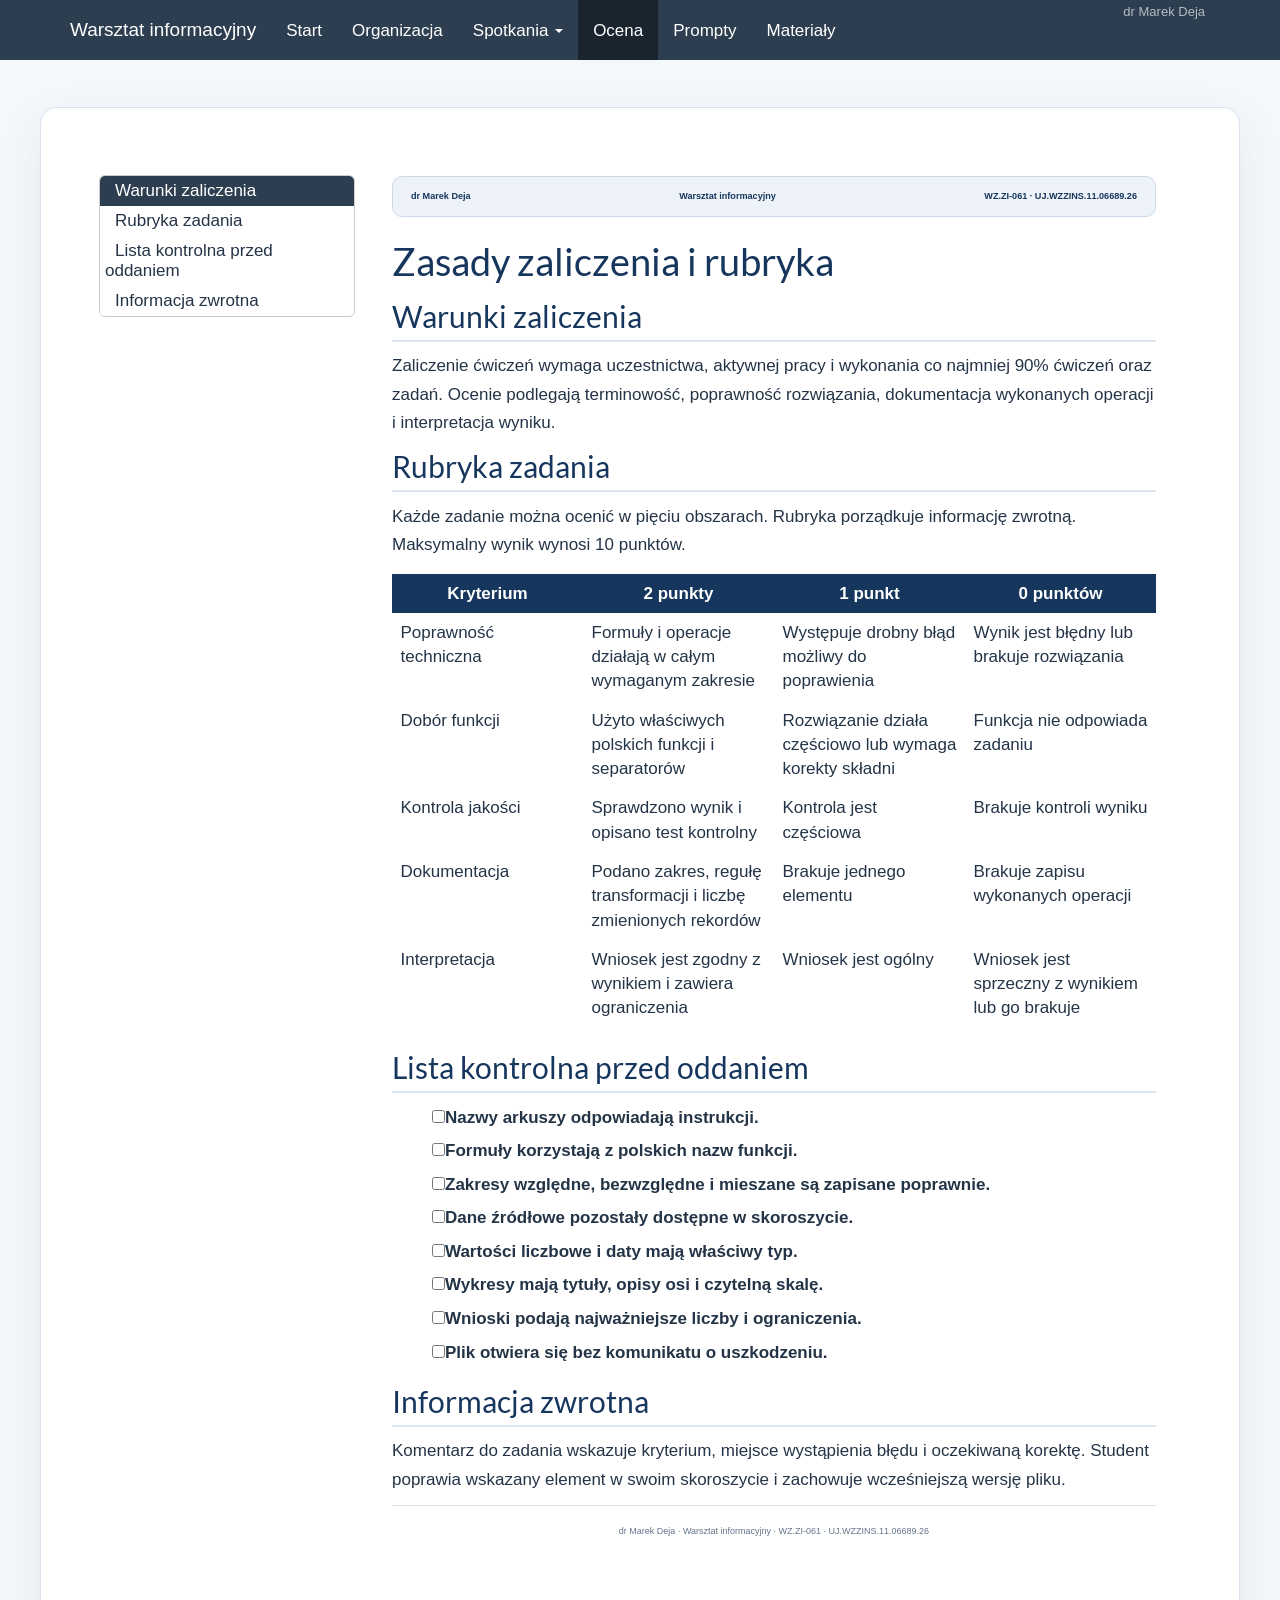
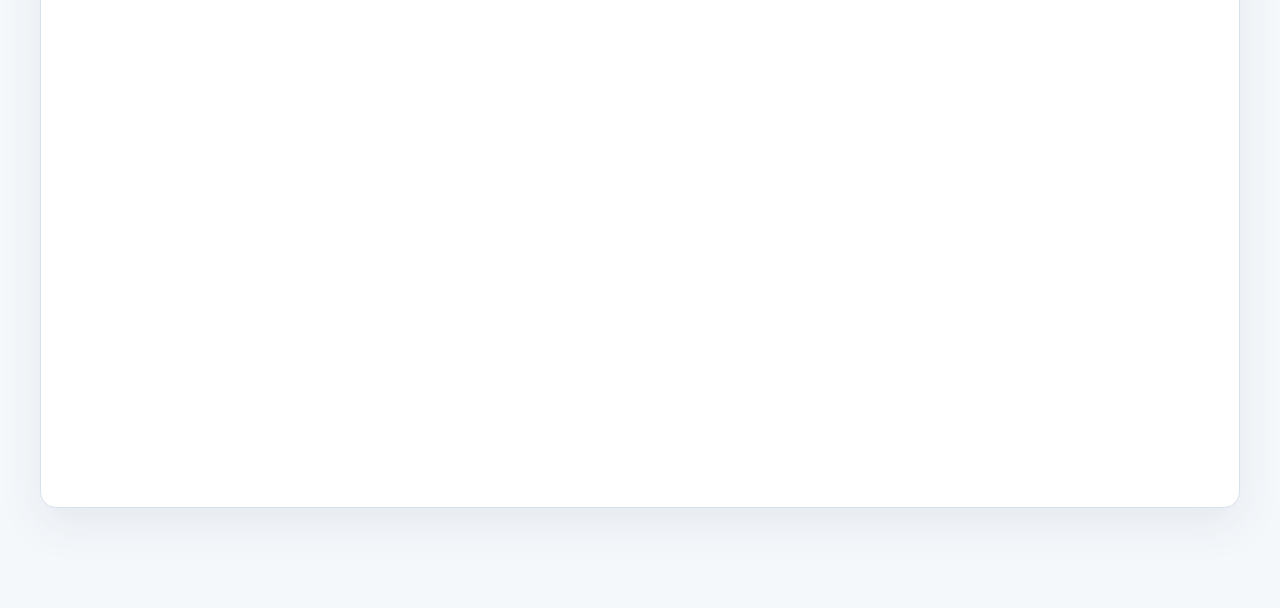
==== docs/ocenianie.html @ 2354ad0a "Publish course materials for 2026/2027" ====
<!DOCTYPE html>

<html>

<head>

<meta charset="utf-8" />
<meta name="generator" content="pandoc" />
<meta http-equiv="X-UA-Compatible" content="IE=EDGE" />




<title>Zasady zaliczenia i rubryka</title>

<script src="site_libs/header-attrs-2.31/header-attrs.js"></script>
<script src="site_libs/jquery-3.6.0/jquery-3.6.0.min.js"></script>
<meta name="viewport" content="width=device-width, initial-scale=1" />
<link href="site_libs/bootstrap-3.3.5/css/flatly.min.css" rel="stylesheet" />
<script src="site_libs/bootstrap-3.3.5/js/bootstrap.min.js"></script>
<script src="site_libs/bootstrap-3.3.5/shim/html5shiv.min.js"></script>
<script src="site_libs/bootstrap-3.3.5/shim/respond.min.js"></script>
<style>h1 {font-size: 34px;}
       h1.title {font-size: 38px;}
       h2 {font-size: 30px;}
       h3 {font-size: 24px;}
       h4 {font-size: 18px;}
       h5 {font-size: 16px;}
       h6 {font-size: 12px;}
       code {color: inherit; background-color: rgba(0, 0, 0, 0.04);}
       pre:not([class]) { background-color: white }</style>
<script src="site_libs/jqueryui-1.13.2/jquery-ui.min.js"></script>
<link href="site_libs/tocify-1.9.1/jquery.tocify.css" rel="stylesheet" />
<script src="site_libs/tocify-1.9.1/jquery.tocify.js"></script>
<script src="site_libs/navigation-1.1/tabsets.js"></script>
<link href="site_libs/highlightjs-9.12.0/textmate.css" rel="stylesheet" />
<script src="site_libs/highlightjs-9.12.0/highlight.js"></script>

<style type="text/css">
  code{white-space: pre-wrap;}
  span.smallcaps{font-variant: small-caps;}
  span.underline{text-decoration: underline;}
  div.column{display: inline-block; vertical-align: top; width: 50%;}
  div.hanging-indent{margin-left: 1.5em; text-indent: -1.5em;}
  ul.task-list{list-style: none;}
    </style>

<style type="text/css">code{white-space: pre;}</style>
<script type="text/javascript">
if (window.hljs) {
  hljs.configure({languages: []});
  hljs.initHighlightingOnLoad();
  if (document.readyState && document.readyState === "complete") {
    window.setTimeout(function() { hljs.initHighlighting(); }, 0);
  }
}
</script>






<link rel="stylesheet" href="styles.css" type="text/css" />



<style type = "text/css">
.main-container {
  max-width: 940px;
  margin-left: auto;
  margin-right: auto;
}
img {
  max-width:100%;
}
.tabbed-pane {
  padding-top: 12px;
}
.html-widget {
  margin-bottom: 20px;
}
button.code-folding-btn:focus {
  outline: none;
}
summary {
  display: list-item;
}
details > summary > p:only-child {
  display: inline;
}
pre code {
  padding: 0;
}
</style>


<style type="text/css">
.dropdown-submenu {
  position: relative;
}
.dropdown-submenu>.dropdown-menu {
  top: 0;
  left: 100%;
  margin-top: -6px;
  margin-left: -1px;
  border-radius: 0 6px 6px 6px;
}
.dropdown-submenu:hover>.dropdown-menu {
  display: block;
}
.dropdown-submenu>a:after {
  display: block;
  content: " ";
  float: right;
  width: 0;
  height: 0;
  border-color: transparent;
  border-style: solid;
  border-width: 5px 0 5px 5px;
  border-left-color: #cccccc;
  margin-top: 5px;
  margin-right: -10px;
}
.dropdown-submenu:hover>a:after {
  border-left-color: #adb5bd;
}
.dropdown-submenu.pull-left {
  float: none;
}
.dropdown-submenu.pull-left>.dropdown-menu {
  left: -100%;
  margin-left: 10px;
  border-radius: 6px 0 6px 6px;
}
</style>

<script type="text/javascript">
// manage active state of menu based on current page
$(document).ready(function () {
  // active menu anchor
  href = window.location.pathname
  href = href.substr(href.lastIndexOf('/') + 1)
  if (href === "")
    href = "index.html";
  var menuAnchor = $('a[href="' + href + '"]');

  // mark the anchor link active (and if it's in a dropdown, also mark that active)
  var dropdown = menuAnchor.closest('li.dropdown');
  if (window.bootstrap) { // Bootstrap 4+
    menuAnchor.addClass('active');
    dropdown.find('> .dropdown-toggle').addClass('active');
  } else { // Bootstrap 3
    menuAnchor.parent().addClass('active');
    dropdown.addClass('active');
  }

  // Navbar adjustments
  var navHeight = $(".navbar").first().height() + 15;
  var style = document.createElement('style');
  var pt = "padding-top: " + navHeight + "px; ";
  var mt = "margin-top: -" + navHeight + "px; ";
  var css = "";
  // offset scroll position for anchor links (for fixed navbar)
  for (var i = 1; i <= 6; i++) {
    css += ".section h" + i + "{ " + pt + mt + "}\n";
  }
  style.innerHTML = "body {" + pt + "padding-bottom: 40px; }\n" + css;
  document.head.appendChild(style);
});
</script>

<!-- tabsets -->

<style type="text/css">
.tabset-dropdown > .nav-tabs {
  display: inline-table;
  max-height: 500px;
  min-height: 44px;
  overflow-y: auto;
  border: 1px solid #ddd;
  border-radius: 4px;
}

.tabset-dropdown > .nav-tabs > li.active:before, .tabset-dropdown > .nav-tabs.nav-tabs-open:before {
  content: "\e259";
  font-family: 'Glyphicons Halflings';
  display: inline-block;
  padding: 10px;
  border-right: 1px solid #ddd;
}

.tabset-dropdown > .nav-tabs.nav-tabs-open > li.active:before {
  content: "\e258";
  font-family: 'Glyphicons Halflings';
  border: none;
}

.tabset-dropdown > .nav-tabs > li.active {
  display: block;
}

.tabset-dropdown > .nav-tabs > li > a,
.tabset-dropdown > .nav-tabs > li > a:focus,
.tabset-dropdown > .nav-tabs > li > a:hover {
  border: none;
  display: inline-block;
  border-radius: 4px;
  background-color: transparent;
}

.tabset-dropdown > .nav-tabs.nav-tabs-open > li {
  display: block;
  float: none;
}

.tabset-dropdown > .nav-tabs > li {
  display: none;
}
</style>

<!-- code folding -->



<style type="text/css">

#TOC {
  margin: 25px 0px 20px 0px;
}
@media (max-width: 768px) {
#TOC {
  position: relative;
  width: 100%;
}
}

@media print {
.toc-content {
  /* see https://github.com/w3c/csswg-drafts/issues/4434 */
  float: right;
}
}

.toc-content {
  padding-left: 30px;
  padding-right: 40px;
}

div.main-container {
  max-width: 1200px;
}

div.tocify {
  width: 20%;
  max-width: 260px;
  max-height: 85%;
}

@media (min-width: 768px) and (max-width: 991px) {
  div.tocify {
    width: 25%;
  }
}

@media (max-width: 767px) {
  div.tocify {
    width: 100%;
    max-width: none;
  }
}

.tocify ul, .tocify li {
  line-height: 20px;
}

.tocify-subheader .tocify-item {
  font-size: 0.90em;
}

.tocify .list-group-item {
  border-radius: 0px;
}


</style>



</head>

<body>


<div class="container-fluid main-container">


<!-- setup 3col/9col grid for toc_float and main content  -->
<div class="row">
<div class="col-xs-12 col-sm-4 col-md-3">
<div id="TOC" class="tocify">
</div>
</div>

<div class="toc-content col-xs-12 col-sm-8 col-md-9">




<div class="navbar navbar-default  navbar-fixed-top" role="navigation">
  <div class="container">
    <div class="navbar-header">
      <button type="button" class="navbar-toggle collapsed" data-toggle="collapse" data-bs-toggle="collapse" data-target="#navbar" data-bs-target="#navbar">
        <span class="icon-bar"></span>
        <span class="icon-bar"></span>
        <span class="icon-bar"></span>
      </button>
      <a class="navbar-brand" href="index.html">Warsztat informacyjny</a>
    </div>
    <div id="navbar" class="navbar-collapse collapse">
      <ul class="nav navbar-nav">
        <li>
  <a href="index.html">Start</a>
</li>
<li>
  <a href="organizacyjne.html">Organizacja</a>
</li>
<li class="dropdown">
  <a href="#" class="dropdown-toggle" data-toggle="dropdown" role="button" data-bs-toggle="dropdown" aria-expanded="false">
    Spotkania
     
    <span class="caret"></span>
  </a>
  <ul class="dropdown-menu" role="menu">
    <li>
      <a href="spotkanie-1.html">1. Generowanie i standaryzacja</a>
    </li>
    <li>
      <a href="spotkanie-2.html">2. Czyszczenie danych</a>
    </li>
    <li>
      <a href="spotkanie-3.html">3. Funkcje analityczne</a>
    </li>
    <li>
      <a href="spotkanie-4.html">4. Raporty i wyszukiwanie</a>
    </li>
    <li>
      <a href="spotkanie-5.html">5. Wizualizacja i dedukcja</a>
    </li>
    <li>
      <a href="spotkanie-6.html">6. Dashboard i wnioski</a>
    </li>
  </ul>
</li>
<li>
  <a href="ocenianie.html">Ocena</a>
</li>
<li>
  <a href="prompty.html">Prompty</a>
</li>
<li>
  <a href="materialy.html">Materiały</a>
</li>
      </ul>
      <ul class="nav navbar-nav navbar-right">
        <li class="dropdown-header">dr Marek Deja</li>
      </ul>
    </div><!--/.nav-collapse -->
  </div><!--/.container -->
</div><!--/.navbar -->
<div class="course-identity" role="banner">
  <span>dr Marek Deja</span>
  <span>Warsztat informacyjny</span>
  <span>WZ.ZI-061 · UJ.WZZINS.11.06689.26</span>
</div>

<div id="header">



<h1 class="title toc-ignore">Zasady zaliczenia i rubryka</h1>

</div>


<div id="warunki-zaliczenia" class="section level2">
<h2>Warunki zaliczenia</h2>
<p>Zaliczenie ćwiczeń wymaga uczestnictwa, aktywnej pracy i wykonania co
najmniej 90% ćwiczeń oraz zadań. Ocenie podlegają terminowość,
poprawność rozwiązania, dokumentacja wykonanych operacji i interpretacja
wyniku.</p>
</div>
<div id="rubryka-zadania" class="section level2">
<h2>Rubryka zadania</h2>
<p>Każde zadanie można ocenić w pięciu obszarach. Rubryka porządkuje
informację zwrotną. Maksymalny wynik wynosi 10 punktów.</p>
<table>
<colgroup>
<col width="25%" />
<col width="25%" />
<col width="25%" />
<col width="25%" />
</colgroup>
<thead>
<tr class="header">
<th>Kryterium</th>
<th>2 punkty</th>
<th>1 punkt</th>
<th>0 punktów</th>
</tr>
</thead>
<tbody>
<tr class="odd">
<td>Poprawność techniczna</td>
<td>Formuły i operacje działają w całym wymaganym zakresie</td>
<td>Występuje drobny błąd możliwy do poprawienia</td>
<td>Wynik jest błędny lub brakuje rozwiązania</td>
</tr>
<tr class="even">
<td>Dobór funkcji</td>
<td>Użyto właściwych polskich funkcji i separatorów</td>
<td>Rozwiązanie działa częściowo lub wymaga korekty składni</td>
<td>Funkcja nie odpowiada zadaniu</td>
</tr>
<tr class="odd">
<td>Kontrola jakości</td>
<td>Sprawdzono wynik i opisano test kontrolny</td>
<td>Kontrola jest częściowa</td>
<td>Brakuje kontroli wyniku</td>
</tr>
<tr class="even">
<td>Dokumentacja</td>
<td>Podano zakres, regułę transformacji i liczbę zmienionych
rekordów</td>
<td>Brakuje jednego elementu</td>
<td>Brakuje zapisu wykonanych operacji</td>
</tr>
<tr class="odd">
<td>Interpretacja</td>
<td>Wniosek jest zgodny z wynikiem i zawiera ograniczenia</td>
<td>Wniosek jest ogólny</td>
<td>Wniosek jest sprzeczny z wynikiem lub go brakuje</td>
</tr>
</tbody>
</table>
</div>
<div id="lista-kontrolna-przed-oddaniem" class="section level2">
<h2>Lista kontrolna przed oddaniem</h2>
<ul class="task-list">
<li><label><input type="checkbox" />Nazwy arkuszy odpowiadają
instrukcji.</label></li>
<li><label><input type="checkbox" />Formuły korzystają z polskich nazw
funkcji.</label></li>
<li><label><input type="checkbox" />Zakresy względne, bezwzględne i
mieszane są zapisane poprawnie.</label></li>
<li><label><input type="checkbox" />Dane źródłowe pozostały dostępne w
skoroszycie.</label></li>
<li><label><input type="checkbox" />Wartości liczbowe i daty mają
właściwy typ.</label></li>
<li><label><input type="checkbox" />Wykresy mają tytuły, opisy osi i
czytelną skalę.</label></li>
<li><label><input type="checkbox" />Wnioski podają najważniejsze liczby
i ograniczenia.</label></li>
<li><label><input type="checkbox" />Plik otwiera się bez komunikatu o
uszkodzeniu.</label></li>
</ul>
</div>
<div id="informacja-zwrotna" class="section level2">
<h2>Informacja zwrotna</h2>
<p>Komentarz do zadania wskazuje kryterium, miejsce wystąpienia błędu i
oczekiwaną korektę. Student poprawia wskazany element w swoim
skoroszycie i zachowuje wcześniejszą wersję pliku.</p>
</div>

<footer class="course-footer">
  <p>dr Marek Deja · Warsztat informacyjny · WZ.ZI-061 · UJ.WZZINS.11.06689.26</p>
</footer>
<script src="script.js"></script>


</div>
</div>

</div>

<script>

// add bootstrap table styles to pandoc tables
function bootstrapStylePandocTables() {
  $('tr.odd').parent('tbody').parent('table').addClass('table table-condensed');
}
$(document).ready(function () {
  bootstrapStylePandocTables();
});


</script>

<!-- tabsets -->

<script>
$(document).ready(function () {
  window.buildTabsets("TOC");
});

$(document).ready(function () {
  $('.tabset-dropdown > .nav-tabs > li').click(function () {
    $(this).parent().toggleClass('nav-tabs-open');
  });
});
</script>

<!-- code folding -->

<script>
$(document).ready(function ()  {

    // temporarily add toc-ignore selector to headers for the consistency with Pandoc
    $('.unlisted.unnumbered').addClass('toc-ignore')

    // move toc-ignore selectors from section div to header
    $('div.section.toc-ignore')
        .removeClass('toc-ignore')
        .children('h1,h2,h3,h4,h5').addClass('toc-ignore');

    // establish options
    var options = {
      selectors: "h1,h2,h3",
      theme: "bootstrap3",
      context: '.toc-content',
      hashGenerator: function (text) {
        return text.replace(/[.\\/?&!#<>]/g, '').replace(/\s/g, '_');
      },
      ignoreSelector: ".toc-ignore",
      scrollTo: 0
    };
    options.showAndHide = true;
    options.smoothScroll = true;

    // tocify
    var toc = $("#TOC").tocify(options).data("toc-tocify");
});
</script>

<!-- dynamically load mathjax for compatibility with self-contained -->
<script>
  (function () {
    var script = document.createElement("script");
    script.type = "text/javascript";
    script.src  = "https://mathjax.rstudio.com/latest/MathJax.js?config=TeX-AMS-MML_HTMLorMML";
    document.getElementsByTagName("head")[0].appendChild(script);
  })();
</script>

</body>
</html>
---- docs/site_libs/bootstrap-3.3.5/css/flatly.min.css ----
@font-face {
  font-family: 'Lato';
  font-style: normal;
  font-weight: 400;
  src: url(fonts/Lato.ttf) format('truetype');
}
@font-face {
  font-family: 'Lato';
  font-style: normal;
  font-weight: 700;
  src: url(fonts/LatoBold.ttf) format('truetype');
}
@font-face {
  font-family: 'Lato';
  font-style: italic;
  font-weight: 400;
  src: url(fonts/LatoItalic.ttf) format('truetype');
}

/*!
 * bootswatch v3.3.6
 * Homepage: http://bootswatch.com
 * Copyright 2012-2015 Thomas Park
 * Licensed under MIT
 * Based on Bootstrap
*//*!
 * Bootstrap v3.3.6 (http://getbootstrap.com)
 * Copyright 2011-2015 Twitter, Inc.
 * Licensed under MIT (https://github.com/twbs/bootstrap/blob/master/LICENSE)
 *//*! normalize.css v3.0.3 | MIT License | github.com/necolas/normalize.css */html{font-family:sans-serif;-ms-text-size-adjust:100%;-webkit-text-size-adjust:100%}body{margin:0}article,aside,details,figcaption,figure,footer,header,hgroup,main,menu,nav,section,summary{display:block}audio,canvas,progress,video{display:inline-block;vertical-align:baseline}audio:not([controls]){display:none;height:0}[hidden],template{display:none}a{background-color:transparent}a:active,a:hover{outline:0}abbr[title]{border-bottom:1px dotted}b,strong{font-weight:bold}dfn{font-style:italic}h1{font-size:2em;margin:0.67em 0}mark{background:#ff0;color:#000}small{font-size:80%}sub,sup{font-size:75%;line-height:0;position:relative;vertical-align:baseline}sup{top:-0.5em}sub{bottom:-0.25em}img{border:0}svg:not(:root){overflow:hidden}figure{margin:1em 40px}hr{-webkit-box-sizing:content-box;-moz-box-sizing:content-box;box-sizing:content-box;height:0}pre{overflow:auto}code,kbd,pre,samp{font-family:monospace, monospace;font-size:1em}button,input,optgroup,select,textarea{color:inherit;font:inherit;margin:0}button{overflow:visible}button,select{text-transform:none}button,html input[type="button"],input[type="reset"],input[type="submit"]{-webkit-appearance:button;cursor:pointer}button[disabled],html input[disabled]{cursor:default}button::-moz-focus-inner,input::-moz-focus-inner{border:0;padding:0}input{line-height:normal}input[type="checkbox"],input[type="radio"]{-webkit-box-sizing:border-box;-moz-box-sizing:border-box;box-sizing:border-box;padding:0}input[type="number"]::-webkit-inner-spin-button,input[type="number"]::-webkit-outer-spin-button{height:auto}input[type="search"]{-webkit-appearance:textfield;-webkit-box-sizing:content-box;-moz-box-sizing:content-box;box-sizing:content-box}input[type="search"]::-webkit-search-cancel-button,input[type="search"]::-webkit-search-decoration{-webkit-appearance:none}fieldset{border:1px solid #c0c0c0;margin:0 2px;padding:0.35em 0.625em 0.75em}legend{border:0;padding:0}textarea{overflow:auto}optgroup{font-weight:bold}table{border-collapse:collapse;border-spacing:0}td,th{padding:0}/*! Source: https://github.com/h5bp/html5-boilerplate/blob/master/src/css/main.css */@media print{*,*:before,*:after{background:transparent !important;color:#000 !important;-webkit-box-shadow:none !important;box-shadow:none !important;text-shadow:none !important}a,a:visited{text-decoration:underline}a[href]:after{content:" (" attr(href) ")"}abbr[title]:after{content:" (" attr(title) ")"}a[href^="#"]:after,a[href^="javascript:"]:after{content:""}pre,blockquote{border:1px solid #999;page-break-inside:avoid}thead{display:table-header-group}tr,img{page-break-inside:avoid}img{max-width:100% !important}p,h2,h3{orphans:3;widows:3}h2,h3{page-break-after:avoid}.navbar{display:none}.btn>.caret,.dropup>.btn>.caret{border-top-color:#000 !important}.label{border:1px solid #000}.table{border-collapse:collapse !important}.table td,.table th{background-color:#fff !important}.table-bordered th,.table-bordered td{border:1px solid #ddd !important}}@font-face{font-family:'Glyphicons Halflings';src:url('../fonts/glyphicons-halflings-regular.eot');src:url('../fonts/glyphicons-halflings-regular.eot?#iefix') format('embedded-opentype'),url('../fonts/glyphicons-halflings-regular.woff') format('woff'),url('../fonts/glyphicons-halflings-regular.ttf') format('truetype'),url('../fonts/glyphicons-halflings-regular.svg#glyphicons_halflingsregular') format('svg')}.glyphicon{position:relative;top:1px;display:inline-block;font-family:'Glyphicons Halflings';font-style:normal;font-weight:normal;line-height:1;-webkit-font-smoothing:antialiased;-moz-osx-font-smoothing:grayscale}.glyphicon-asterisk:before{content:"\002a"}.glyphicon-plus:before{content:"\002b"}.glyphicon-euro:before,.glyphicon-eur:before{content:"\20ac"}.glyphicon-minus:before{content:"\2212"}.glyphicon-cloud:before{content:"\2601"}.glyphicon-envelope:before{content:"\2709"}.glyphicon-pencil:before{content:"\270f"}.glyphicon-glass:before{content:"\e001"}.glyphicon-music:before{content:"\e002"}.glyphicon-search:before{content:"\e003"}.glyphicon-heart:before{content:"\e005"}.glyphicon-star:before{content:"\e006"}.glyphicon-star-empty:before{content:"\e007"}.glyphicon-user:before{content:"\e008"}.glyphicon-film:before{content:"\e009"}.glyphicon-th-large:before{content:"\e010"}.glyphicon-th:before{content:"\e011"}.glyphicon-th-list:before{content:"\e012"}.glyphicon-ok:before{content:"\e013"}.glyphicon-remove:before{content:"\e014"}.glyphicon-zoom-in:before{content:"\e015"}.glyphicon-zoom-out:before{content:"\e016"}.glyphicon-off:before{content:"\e017"}.glyphicon-signal:before{content:"\e018"}.glyphicon-cog:before{content:"\e019"}.glyphicon-trash:before{content:"\e020"}.glyphicon-home:before{content:"\e021"}.glyphicon-file:before{content:"\e022"}.glyphicon-time:before{content:"\e023"}.glyphicon-road:before{content:"\e024"}.glyphicon-download-alt:before{content:"\e025"}.glyphicon-download:before{content:"\e026"}.glyphicon-upload:before{content:"\e027"}.glyphicon-inbox:before{content:"\e028"}.glyphicon-play-circle:before{content:"\e029"}.glyphicon-repeat:before{content:"\e030"}.glyphicon-refresh:before{content:"\e031"}.glyphicon-list-alt:before{content:"\e032"}.glyphicon-lock:before{content:"\e033"}.glyphicon-flag:before{content:"\e034"}.glyphicon-headphones:before{content:"\e035"}.glyphicon-volume-off:before{content:"\e036"}.glyphicon-volume-down:before{content:"\e037"}.glyphicon-volume-up:before{content:"\e038"}.glyphicon-qrcode:before{content:"\e039"}.glyphicon-barcode:before{content:"\e040"}.glyphicon-tag:before{content:"\e041"}.glyphicon-tags:before{content:"\e042"}.glyphicon-book:before{content:"\e043"}.glyphicon-bookmark:before{content:"\e044"}.glyphicon-print:before{content:"\e045"}.glyphicon-camera:before{content:"\e046"}.glyphicon-font:before{content:"\e047"}.glyphicon-bold:before{content:"\e048"}.glyphicon-italic:before{content:"\e049"}.glyphicon-text-height:before{content:"\e050"}.glyphicon-text-width:before{content:"\e051"}.glyphicon-align-left:before{content:"\e052"}.glyphicon-align-center:before{content:"\e053"}.glyphicon-align-right:before{content:"\e054"}.glyphicon-align-justify:before{content:"\e055"}.glyphicon-list:before{content:"\e056"}.glyphicon-indent-left:before{content:"\e057"}.glyphicon-indent-right:before{content:"\e058"}.glyphicon-facetime-video:before{content:"\e059"}.glyphicon-picture:before{content:"\e060"}.glyphicon-map-marker:before{content:"\e062"}.glyphicon-adjust:before{content:"\e063"}.glyphicon-tint:before{content:"\e064"}.glyphicon-edit:before{content:"\e065"}.glyphicon-share:before{content:"\e066"}.glyphicon-check:before{content:"\e067"}.glyphicon-move:before{content:"\e068"}.glyphicon-step-backward:before{content:"\e069"}.glyphicon-fast-backward:before{content:"\e070"}.glyphicon-backward:before{content:"\e071"}.glyphicon-play:before{content:"\e072"}.glyphicon-pause:before{content:"\e073"}.glyphicon-stop:before{content:"\e074"}.glyphicon-forward:before{content:"\e075"}.glyphicon-fast-forward:before{content:"\e076"}.glyphicon-step-forward:before{content:"\e077"}.glyphicon-eject:before{content:"\e078"}.glyphicon-chevron-left:before{content:"\e079"}.glyphicon-chevron-right:before{content:"\e080"}.glyphicon-plus-sign:before{content:"\e081"}.glyphicon-minus-sign:before{content:"\e082"}.glyphicon-remove-sign:before{content:"\e083"}.glyphicon-ok-sign:before{content:"\e084"}.glyphicon-question-sign:before{content:"\e085"}.glyphicon-info-sign:before{content:"\e086"}.glyphicon-screenshot:before{content:"\e087"}.glyphicon-remove-circle:before{content:"\e088"}.glyphicon-ok-circle:before{content:"\e089"}.glyphicon-ban-circle:before{content:"\e090"}.glyphicon-arrow-left:before{content:"\e091"}.glyphicon-arrow-right:before{content:"\e092"}.glyphicon-arrow-up:before{content:"\e093"}.glyphicon-arrow-down:before{content:"\e094"}.glyphicon-share-alt:before{content:"\e095"}.glyphicon-resize-full:before{content:"\e096"}.glyphicon-resize-small:before{content:"\e097"}.glyphicon-exclamation-sign:before{content:"\e101"}.glyphicon-gift:before{content:"\e102"}.glyphicon-leaf:before{content:"\e103"}.glyphicon-fire:before{content:"\e104"}.glyphicon-eye-open:before{content:"\e105"}.glyphicon-eye-close:before{content:"\e106"}.glyphicon-warning-sign:before{content:"\e107"}.glyphicon-plane:before{content:"\e108"}.glyphicon-calendar:before{content:"\e109"}.glyphicon-random:before{content:"\e110"}.glyphicon-comment:before{content:"\e111"}.glyphicon-magnet:before{content:"\e112"}.glyphicon-chevron-up:before{content:"\e113"}.glyphicon-chevron-down:before{content:"\e114"}.glyphicon-retweet:before{content:"\e115"}.glyphicon-shopping-cart:before{content:"\e116"}.glyphicon-folder-close:before{content:"\e117"}.glyphicon-folder-open:before{content:"\e118"}.glyphicon-resize-vertical:before{content:"\e119"}.glyphicon-resize-horizontal:before{content:"\e120"}.glyphicon-hdd:before{content:"\e121"}.glyphicon-bullhorn:before{content:"\e122"}.glyphicon-bell:before{content:"\e123"}.glyphicon-certificate:before{content:"\e124"}.glyphicon-thumbs-up:before{content:"\e125"}.glyphicon-thumbs-down:before{content:"\e126"}.glyphicon-hand-right:before{content:"\e127"}.glyphicon-hand-left:before{content:"\e128"}.glyphicon-hand-up:before{content:"\e129"}.glyphicon-hand-down:before{content:"\e130"}.glyphicon-circle-arrow-right:before{content:"\e131"}.glyphicon-circle-arrow-left:before{content:"\e132"}.glyphicon-circle-arrow-up:before{content:"\e133"}.glyphicon-circle-arrow-down:before{content:"\e134"}.glyphicon-globe:before{content:"\e135"}.glyphicon-wrench:before{content:"\e136"}.glyphicon-tasks:before{content:"\e137"}.glyphicon-filter:before{content:"\e138"}.glyphicon-briefcase:before{content:"\e139"}.glyphicon-fullscreen:before{content:"\e140"}.glyphicon-dashboard:before{content:"\e141"}.glyphicon-paperclip:before{content:"\e142"}.glyphicon-heart-empty:before{content:"\e143"}.glyphicon-link:before{content:"\e144"}.glyphicon-phone:before{content:"\e145"}.glyphicon-pushpin:before{content:"\e146"}.glyphicon-usd:before{content:"\e148"}.glyphicon-gbp:before{content:"\e149"}.glyphicon-sort:before{content:"\e150"}.glyphicon-sort-by-alphabet:before{content:"\e151"}.glyphicon-sort-by-alphabet-alt:before{content:"\e152"}.glyphicon-sort-by-order:before{content:"\e153"}.glyphicon-sort-by-order-alt:before{content:"\e154"}.glyphicon-sort-by-attributes:before{content:"\e155"}.glyphicon-sort-by-attributes-alt:before{content:"\e156"}.glyphicon-unchecked:before{content:"\e157"}.glyphicon-expand:before{content:"\e158"}.glyphicon-collapse-down:before{content:"\e159"}.glyphicon-collapse-up:before{content:"\e160"}.glyphicon-log-in:before{content:"\e161"}.glyphicon-flash:before{content:"\e162"}.glyphicon-log-out:before{content:"\e163"}.glyphicon-new-window:before{content:"\e164"}.glyphicon-record:before{content:"\e165"}.glyphicon-save:before{content:"\e166"}.glyphicon-open:before{content:"\e167"}.glyphicon-saved:before{content:"\e168"}.glyphicon-import:before{content:"\e169"}.glyphicon-export:before{content:"\e170"}.glyphicon-send:before{content:"\e171"}.glyphicon-floppy-disk:before{content:"\e172"}.glyphicon-floppy-saved:before{content:"\e173"}.glyphicon-floppy-remove:before{content:"\e174"}.glyphicon-floppy-save:before{content:"\e175"}.glyphicon-floppy-open:before{content:"\e176"}.glyphicon-credit-card:before{content:"\e177"}.glyphicon-transfer:before{content:"\e178"}.glyphicon-cutlery:before{content:"\e179"}.glyphicon-header:before{content:"\e180"}.glyphicon-compressed:before{content:"\e181"}.glyphicon-earphone:before{content:"\e182"}.glyphicon-phone-alt:before{content:"\e183"}.glyphicon-tower:before{content:"\e184"}.glyphicon-stats:before{content:"\e185"}.glyphicon-sd-video:before{content:"\e186"}.glyphicon-hd-video:before{content:"\e187"}.glyphicon-subtitles:before{content:"\e188"}.glyphicon-sound-stereo:before{content:"\e189"}.glyphicon-sound-dolby:before{content:"\e190"}.glyphicon-sound-5-1:before{content:"\e191"}.glyphicon-sound-6-1:before{content:"\e192"}.glyphicon-sound-7-1:before{content:"\e193"}.glyphicon-copyright-mark:before{content:"\e194"}.glyphicon-registration-mark:before{content:"\e195"}.glyphicon-cloud-download:before{content:"\e197"}.glyphicon-cloud-upload:before{content:"\e198"}.glyphicon-tree-conifer:before{content:"\e199"}.glyphicon-tree-deciduous:before{content:"\e200"}.glyphicon-cd:before{content:"\e201"}.glyphicon-save-file:before{content:"\e202"}.glyphicon-open-file:before{content:"\e203"}.glyphicon-level-up:before{content:"\e204"}.glyphicon-copy:before{content:"\e205"}.glyphicon-paste:before{content:"\e206"}.glyphicon-alert:before{content:"\e209"}.glyphicon-equalizer:before{content:"\e210"}.glyphicon-king:before{content:"\e211"}.glyphicon-queen:before{content:"\e212"}.glyphicon-pawn:before{content:"\e213"}.glyphicon-bishop:before{content:"\e214"}.glyphicon-knight:before{content:"\e215"}.glyphicon-baby-formula:before{content:"\e216"}.glyphicon-tent:before{content:"\26fa"}.glyphicon-blackboard:before{content:"\e218"}.glyphicon-bed:before{content:"\e219"}.glyphicon-apple:before{content:"\f8ff"}.glyphicon-erase:before{content:"\e221"}.glyphicon-hourglass:before{content:"\231b"}.glyphicon-lamp:before{content:"\e223"}.glyphicon-duplicate:before{content:"\e224"}.glyphicon-piggy-bank:before{content:"\e225"}.glyphicon-scissors:before{content:"\e226"}.glyphicon-bitcoin:before{content:"\e227"}.glyphicon-btc:before{content:"\e227"}.glyphicon-xbt:before{content:"\e227"}.glyphicon-yen:before{content:"\00a5"}.glyphicon-jpy:before{content:"\00a5"}.glyphicon-ruble:before{content:"\20bd"}.glyphicon-rub:before{content:"\20bd"}.glyphicon-scale:before{content:"\e230"}.glyphicon-ice-lolly:before{content:"\e231"}.glyphicon-ice-lolly-tasted:before{content:"\e232"}.glyphicon-education:before{content:"\e233"}.glyphicon-option-horizontal:before{content:"\e234"}.glyphicon-option-vertical:before{content:"\e235"}.glyphicon-menu-hamburger:before{content:"\e236"}.glyphicon-modal-window:before{content:"\e237"}.glyphicon-oil:before{content:"\e238"}.glyphicon-grain:before{content:"\e239"}.glyphicon-sunglasses:before{content:"\e240"}.glyphicon-text-size:before{content:"\e241"}.glyphicon-text-color:before{content:"\e242"}.glyphicon-text-background:before{content:"\e243"}.glyphicon-object-align-top:before{content:"\e244"}.glyphicon-object-align-bottom:before{content:"\e245"}.glyphicon-object-align-horizontal:before{content:"\e246"}.glyphicon-object-align-left:before{content:"\e247"}.glyphicon-object-align-vertical:before{content:"\e248"}.glyphicon-object-align-right:before{content:"\e249"}.glyphicon-triangle-right:before{content:"\e250"}.glyphicon-triangle-left:before{content:"\e251"}.glyphicon-triangle-bottom:before{content:"\e252"}.glyphicon-triangle-top:before{content:"\e253"}.glyphicon-console:before{content:"\e254"}.glyphicon-superscript:before{content:"\e255"}.glyphicon-subscript:before{content:"\e256"}.glyphicon-menu-left:before{content:"\e257"}.glyphicon-menu-right:before{content:"\e258"}.glyphicon-menu-down:before{content:"\e259"}.glyphicon-menu-up:before{content:"\e260"}*{-webkit-box-sizing:border-box;-moz-box-sizing:border-box;box-sizing:border-box}*:before,*:after{-webkit-box-sizing:border-box;-moz-box-sizing:border-box;box-sizing:border-box}html{font-size:10px;-webkit-tap-highlight-color:rgba(0,0,0,0)}body{font-family:"Lato","Helvetica Neue",Helvetica,Arial,sans-serif;font-size:15px;line-height:1.42857143;color:#2c3e50;background-color:#ffffff}input,button,select,textarea{font-family:inherit;font-size:inherit;line-height:inherit}a{color:#18bc9c;text-decoration:none}a:hover,a:focus{color:#18bc9c;text-decoration:underline}a:focus{outline:thin dotted;outline:5px auto -webkit-focus-ring-color;outline-offset:-2px}figure{margin:0}img{vertical-align:middle}.img-responsive,.thumbnail>img,.thumbnail a>img,.carousel-inner>.item>img,.carousel-inner>.item>a>img{display:block;max-width:100%;height:auto}.img-rounded{border-radius:6px}.img-thumbnail{padding:4px;line-height:1.42857143;background-color:#ffffff;border:1px solid #ecf0f1;border-radius:4px;-webkit-transition:all .2s ease-in-out;-o-transition:all .2s ease-in-out;transition:all .2s ease-in-out;display:inline-block;max-width:100%;height:auto}.img-circle{border-radius:50%}hr{margin-top:21px;margin-bottom:21px;border:0;border-top:1px solid #ecf0f1}.sr-only{position:absolute;width:1px;height:1px;margin:-1px;padding:0;overflow:hidden;clip:rect(0, 0, 0, 0);border:0}.sr-only-focusable:active,.sr-only-focusable:focus{position:static;width:auto;height:auto;margin:0;overflow:visible;clip:auto}[role="button"]{cursor:pointer}h1,h2,h3,h4,h5,h6,.h1,.h2,.h3,.h4,.h5,.h6{font-family:"Lato","Helvetica Neue",Helvetica,Arial,sans-serif;font-weight:400;line-height:1.1;color:inherit}h1 small,h2 small,h3 small,h4 small,h5 small,h6 small,.h1 small,.h2 small,.h3 small,.h4 small,.h5 small,.h6 small,h1 .small,h2 .small,h3 .small,h4 .small,h5 .small,h6 .small,.h1 .small,.h2 .small,.h3 .small,.h4 .small,.h5 .small,.h6 .small{font-weight:normal;line-height:1;color:#b4bcc2}h1,.h1,h2,.h2,h3,.h3{margin-top:21px;margin-bottom:10.5px}h1 small,.h1 small,h2 small,.h2 small,h3 small,.h3 small,h1 .small,.h1 .small,h2 .small,.h2 .small,h3 .small,.h3 .small{font-size:65%}h4,.h4,h5,.h5,h6,.h6{margin-top:10.5px;margin-bottom:10.5px}h4 small,.h4 small,h5 small,.h5 small,h6 small,.h6 small,h4 .small,.h4 .small,h5 .small,.h5 .small,h6 .small,.h6 .small{font-size:75%}h1,.h1{font-size:39px}h2,.h2{font-size:32px}h3,.h3{font-size:26px}h4,.h4{font-size:19px}h5,.h5{font-size:15px}h6,.h6{font-size:13px}p{margin:0 0 10.5px}.lead{margin-bottom:21px;font-size:17px;font-weight:300;line-height:1.4}@media (min-width:768px){.lead{font-size:22.5px}}small,.small{font-size:86%}mark,.mark{background-color:#f39c12;padding:.2em}.text-left{text-align:left}.text-right{text-align:right}.text-center{text-align:center}.text-justify{text-align:justify}.text-nowrap{white-space:nowrap}.text-lowercase{text-transform:lowercase}.text-uppercase{text-transform:uppercase}.text-capitalize{text-transform:capitalize}.text-muted{color:#b4bcc2}.text-primary{color:#2c3e50}a.text-primary:hover,a.text-primary:focus{color:#1a242f}.text-success{color:#ffffff}a.text-success:hover,a.text-success:focus{color:#e6e6e6}.text-info{color:#ffffff}a.text-info:hover,a.text-info:focus{color:#e6e6e6}.text-warning{color:#ffffff}a.text-warning:hover,a.text-warning:focus{color:#e6e6e6}.text-danger{color:#ffffff}a.text-danger:hover,a.text-danger:focus{color:#e6e6e6}.bg-primary{color:#fff;background-color:#2c3e50}a.bg-primary:hover,a.bg-primary:focus{background-color:#1a242f}.bg-success{background-color:#18bc9c}a.bg-success:hover,a.bg-success:focus{background-color:#128f76}.bg-info{background-color:#3498db}a.bg-info:hover,a.bg-info:focus{background-color:#217dbb}.bg-warning{background-color:#f39c12}a.bg-warning:hover,a.bg-warning:focus{background-color:#c87f0a}.bg-danger{background-color:#e74c3c}a.bg-danger:hover,a.bg-danger:focus{background-color:#d62c1a}.page-header{padding-bottom:9.5px;margin:42px 0 21px;border-bottom:1px solid transparent}ul,ol{margin-top:0;margin-bottom:10.5px}ul ul,ol ul,ul ol,ol ol{margin-bottom:0}.list-unstyled{padding-left:0;list-style:none}.list-inline{padding-left:0;list-style:none;margin-left:-5px}.list-inline>li{display:inline-block;padding-left:5px;padding-right:5px}dl{margin-top:0;margin-bottom:21px}dt,dd{line-height:1.42857143}dt{font-weight:bold}dd{margin-left:0}@media (min-width:768px){.dl-horizontal dt{float:left;width:160px;clear:left;text-align:right;overflow:hidden;text-overflow:ellipsis;white-space:nowrap}.dl-horizontal dd{margin-left:180px}}abbr[title],abbr[data-original-title]{cursor:help;border-bottom:1px dotted #b4bcc2}.initialism{font-size:90%;text-transform:uppercase}blockquote{padding:10.5px 21px;margin:0 0 21px;font-size:18.75px;border-left:5px solid #ecf0f1}blockquote p:last-child,blockquote ul:last-child,blockquote ol:last-child{margin-bottom:0}blockquote footer,blockquote small,blockquote .small{display:block;font-size:80%;line-height:1.42857143;color:#b4bcc2}blockquote footer:before,blockquote small:before,blockquote .small:before{content:'\2014 \00A0'}.blockquote-reverse,blockquote.pull-right{padding-right:15px;padding-left:0;border-right:5px solid #ecf0f1;border-left:0;text-align:right}.blockquote-reverse footer:before,blockquote.pull-right footer:before,.blockquote-reverse small:before,blockquote.pull-right small:before,.blockquote-reverse .small:before,blockquote.pull-right .small:before{content:''}.blockquote-reverse footer:after,blockquote.pull-right footer:after,.blockquote-reverse small:after,blockquote.pull-right small:after,.blockquote-reverse .small:after,blockquote.pull-right .small:after{content:'\00A0 \2014'}address{margin-bottom:21px;font-style:normal;line-height:1.42857143}code,kbd,pre,samp{font-family:monospace}code{padding:2px 4px;font-size:90%;color:#c7254e;background-color:#f9f2f4;border-radius:4px}kbd{padding:2px 4px;font-size:90%;color:#ffffff;background-color:#333333;border-radius:3px;-webkit-box-shadow:inset 0 -1px 0 rgba(0,0,0,0.25);box-shadow:inset 0 -1px 0 rgba(0,0,0,0.25)}kbd kbd{padding:0;font-size:100%;font-weight:bold;-webkit-box-shadow:none;box-shadow:none}pre{display:block;padding:10px;margin:0 0 10.5px;font-size:14px;line-height:1.42857143;word-break:break-all;word-wrap:break-word;color:#7b8a8b;background-color:#ecf0f1;border:1px solid #cccccc;border-radius:4px}pre code{padding:0;font-size:inherit;color:inherit;white-space:pre-wrap;background-color:transparent;border-radius:0}.pre-scrollable{max-height:340px;overflow-y:scroll}.container{margin-right:auto;margin-left:auto;padding-left:15px;padding-right:15px}@media (min-width:768px){.container{width:750px}}@media (min-width:992px){.container{width:970px}}@media (min-width:1200px){.container{width:1170px}}.container-fluid{margin-right:auto;margin-left:auto;padding-left:15px;padding-right:15px}.row{margin-left:-15px;margin-right:-15px}.col-xs-1,.col-sm-1,.col-md-1,.col-lg-1,.col-xs-2,.col-sm-2,.col-md-2,.col-lg-2,.col-xs-3,.col-sm-3,.col-md-3,.col-lg-3,.col-xs-4,.col-sm-4,.col-md-4,.col-lg-4,.col-xs-5,.col-sm-5,.col-md-5,.col-lg-5,.col-xs-6,.col-sm-6,.col-md-6,.col-lg-6,.col-xs-7,.col-sm-7,.col-md-7,.col-lg-7,.col-xs-8,.col-sm-8,.col-md-8,.col-lg-8,.col-xs-9,.col-sm-9,.col-md-9,.col-lg-9,.col-xs-10,.col-sm-10,.col-md-10,.col-lg-10,.col-xs-11,.col-sm-11,.col-md-11,.col-lg-11,.col-xs-12,.col-sm-12,.col-md-12,.col-lg-12{position:relative;min-height:1px;padding-left:15px;padding-right:15px}.col-xs-1,.col-xs-2,.col-xs-3,.col-xs-4,.col-xs-5,.col-xs-6,.col-xs-7,.col-xs-8,.col-xs-9,.col-xs-10,.col-xs-11,.col-xs-12{float:left}.col-xs-12{width:100%}.col-xs-11{width:91.66666667%}.col-xs-10{width:83.33333333%}.col-xs-9{width:75%}.col-xs-8{width:66.66666667%}.col-xs-7{width:58.33333333%}.col-xs-6{width:50%}.col-xs-5{width:41.66666667%}.col-xs-4{width:33.33333333%}.col-xs-3{width:25%}.col-xs-2{width:16.66666667%}.col-xs-1{width:8.33333333%}.col-xs-pull-12{right:100%}.col-xs-pull-11{right:91.66666667%}.col-xs-pull-10{right:83.33333333%}.col-xs-pull-9{right:75%}.col-xs-pull-8{right:66.66666667%}.col-xs-pull-7{right:58.33333333%}.col-xs-pull-6{right:50%}.col-xs-pull-5{right:41.66666667%}.col-xs-pull-4{right:33.33333333%}.col-xs-pull-3{right:25%}.col-xs-pull-2{right:16.66666667%}.col-xs-pull-1{right:8.33333333%}.col-xs-pull-0{right:auto}.col-xs-push-12{left:100%}.col-xs-push-11{left:91.66666667%}.col-xs-push-10{left:83.33333333%}.col-xs-push-9{left:75%}.col-xs-push-8{left:66.66666667%}.col-xs-push-7{left:58.33333333%}.col-xs-push-6{left:50%}.col-xs-push-5{left:41.66666667%}.col-xs-push-4{left:33.33333333%}.col-xs-push-3{left:25%}.col-xs-push-2{left:16.66666667%}.col-xs-push-1{left:8.33333333%}.col-xs-push-0{left:auto}.col-xs-offset-12{margin-left:100%}.col-xs-offset-11{margin-left:91.66666667%}.col-xs-offset-10{margin-left:83.33333333%}.col-xs-offset-9{margin-left:75%}.col-xs-offset-8{margin-left:66.66666667%}.col-xs-offset-7{margin-left:58.33333333%}.col-xs-offset-6{margin-left:50%}.col-xs-offset-5{margin-left:41.66666667%}.col-xs-offset-4{margin-left:33.33333333%}.col-xs-offset-3{margin-left:25%}.col-xs-offset-2{margin-left:16.66666667%}.col-xs-offset-1{margin-left:8.33333333%}.col-xs-offset-0{margin-left:0%}@media (min-width:768px){.col-sm-1,.col-sm-2,.col-sm-3,.col-sm-4,.col-sm-5,.col-sm-6,.col-sm-7,.col-sm-8,.col-sm-9,.col-sm-10,.col-sm-11,.col-sm-12{float:left}.col-sm-12{width:100%}.col-sm-11{width:91.66666667%}.col-sm-10{width:83.33333333%}.col-sm-9{width:75%}.col-sm-8{width:66.66666667%}.col-sm-7{width:58.33333333%}.col-sm-6{width:50%}.col-sm-5{width:41.66666667%}.col-sm-4{width:33.33333333%}.col-sm-3{width:25%}.col-sm-2{width:16.66666667%}.col-sm-1{width:8.33333333%}.col-sm-pull-12{right:100%}.col-sm-pull-11{right:91.66666667%}.col-sm-pull-10{right:83.33333333%}.col-sm-pull-9{right:75%}.col-sm-pull-8{right:66.66666667%}.col-sm-pull-7{right:58.33333333%}.col-sm-pull-6{right:50%}.col-sm-pull-5{right:41.66666667%}.col-sm-pull-4{right:33.33333333%}.col-sm-pull-3{right:25%}.col-sm-pull-2{right:16.66666667%}.col-sm-pull-1{right:8.33333333%}.col-sm-pull-0{right:auto}.col-sm-push-12{left:100%}.col-sm-push-11{left:91.66666667%}.col-sm-push-10{left:83.33333333%}.col-sm-push-9{left:75%}.col-sm-push-8{left:66.66666667%}.col-sm-push-7{left:58.33333333%}.col-sm-push-6{left:50%}.col-sm-push-5{left:41.66666667%}.col-sm-push-4{left:33.33333333%}.col-sm-push-3{left:25%}.col-sm-push-2{left:16.66666667%}.col-sm-push-1{left:8.33333333%}.col-sm-push-0{left:auto}.col-sm-offset-12{margin-left:100%}.col-sm-offset-11{margin-left:91.66666667%}.col-sm-offset-10{margin-left:83.33333333%}.col-sm-offset-9{margin-left:75%}.col-sm-offset-8{margin-left:66.66666667%}.col-sm-offset-7{margin-left:58.33333333%}.col-sm-offset-6{margin-left:50%}.col-sm-offset-5{margin-left:41.66666667%}.col-sm-offset-4{margin-left:33.33333333%}.col-sm-offset-3{margin-left:25%}.col-sm-offset-2{margin-left:16.66666667%}.col-sm-offset-1{margin-left:8.33333333%}.col-sm-offset-0{margin-left:0%}}@media (min-width:992px){.col-md-1,.col-md-2,.col-md-3,.col-md-4,.col-md-5,.col-md-6,.col-md-7,.col-md-8,.col-md-9,.col-md-10,.col-md-11,.col-md-12{float:left}.col-md-12{width:100%}.col-md-11{width:91.66666667%}.col-md-10{width:83.33333333%}.col-md-9{width:75%}.col-md-8{width:66.66666667%}.col-md-7{width:58.33333333%}.col-md-6{width:50%}.col-md-5{width:41.66666667%}.col-md-4{width:33.33333333%}.col-md-3{width:25%}.col-md-2{width:16.66666667%}.col-md-1{width:8.33333333%}.col-md-pull-12{right:100%}.col-md-pull-11{right:91.66666667%}.col-md-pull-10{right:83.33333333%}.col-md-pull-9{right:75%}.col-md-pull-8{right:66.66666667%}.col-md-pull-7{right:58.33333333%}.col-md-pull-6{right:50%}.col-md-pull-5{right:41.66666667%}.col-md-pull-4{right:33.33333333%}.col-md-pull-3{right:25%}.col-md-pull-2{right:16.66666667%}.col-md-pull-1{right:8.33333333%}.col-md-pull-0{right:auto}.col-md-push-12{left:100%}.col-md-push-11{left:91.66666667%}.col-md-push-10{left:83.33333333%}.col-md-push-9{left:75%}.col-md-push-8{left:66.66666667%}.col-md-push-7{left:58.33333333%}.col-md-push-6{left:50%}.col-md-push-5{left:41.66666667%}.col-md-push-4{left:33.33333333%}.col-md-push-3{left:25%}.col-md-push-2{left:16.66666667%}.col-md-push-1{left:8.33333333%}.col-md-push-0{left:auto}.col-md-offset-12{margin-left:100%}.col-md-offset-11{margin-left:91.66666667%}.col-md-offset-10{margin-left:83.33333333%}.col-md-offset-9{margin-left:75%}.col-md-offset-8{margin-left:66.66666667%}.col-md-offset-7{margin-left:58.33333333%}.col-md-offset-6{margin-left:50%}.col-md-offset-5{margin-left:41.66666667%}.col-md-offset-4{margin-left:33.33333333%}.col-md-offset-3{margin-left:25%}.col-md-offset-2{margin-left:16.66666667%}.col-md-offset-1{margin-left:8.33333333%}.col-md-offset-0{margin-left:0%}}@media (min-width:1200px){.col-lg-1,.col-lg-2,.col-lg-3,.col-lg-4,.col-lg-5,.col-lg-6,.col-lg-7,.col-lg-8,.col-lg-9,.col-lg-10,.col-lg-11,.col-lg-12{float:left}.col-lg-12{width:100%}.col-lg-11{width:91.66666667%}.col-lg-10{width:83.33333333%}.col-lg-9{width:75%}.col-lg-8{width:66.66666667%}.col-lg-7{width:58.33333333%}.col-lg-6{width:50%}.col-lg-5{width:41.66666667%}.col-lg-4{width:33.33333333%}.col-lg-3{width:25%}.col-lg-2{width:16.66666667%}.col-lg-1{width:8.33333333%}.col-lg-pull-12{right:100%}.col-lg-pull-11{right:91.66666667%}.col-lg-pull-10{right:83.33333333%}.col-lg-pull-9{right:75%}.col-lg-pull-8{right:66.66666667%}.col-lg-pull-7{right:58.33333333%}.col-lg-pull-6{right:50%}.col-lg-pull-5{right:41.66666667%}.col-lg-pull-4{right:33.33333333%}.col-lg-pull-3{right:25%}.col-lg-pull-2{right:16.66666667%}.col-lg-pull-1{right:8.33333333%}.col-lg-pull-0{right:auto}.col-lg-push-12{left:100%}.col-lg-push-11{left:91.66666667%}.col-lg-push-10{left:83.33333333%}.col-lg-push-9{left:75%}.col-lg-push-8{left:66.66666667%}.col-lg-push-7{left:58.33333333%}.col-lg-push-6{left:50%}.col-lg-push-5{left:41.66666667%}.col-lg-push-4{left:33.33333333%}.col-lg-push-3{left:25%}.col-lg-push-2{left:16.66666667%}.col-lg-push-1{left:8.33333333%}.col-lg-push-0{left:auto}.col-lg-offset-12{margin-left:100%}.col-lg-offset-11{margin-left:91.66666667%}.col-lg-offset-10{margin-left:83.33333333%}.col-lg-offset-9{margin-left:75%}.col-lg-offset-8{margin-left:66.66666667%}.col-lg-offset-7{margin-left:58.33333333%}.col-lg-offset-6{margin-left:50%}.col-lg-offset-5{margin-left:41.66666667%}.col-lg-offset-4{margin-left:33.33333333%}.col-lg-offset-3{margin-left:25%}.col-lg-offset-2{margin-left:16.66666667%}.col-lg-offset-1{margin-left:8.33333333%}.col-lg-offset-0{margin-left:0%}}table{background-color:transparent}caption{padding-top:8px;padding-bottom:8px;color:#b4bcc2;text-align:left}th{}.table{width:100%;max-width:100%;margin-bottom:21px}.table>thead>tr>th,.table>tbody>tr>th,.table>tfoot>tr>th,.table>thead>tr>td,.table>tbody>tr>td,.table>tfoot>tr>td{padding:8px;line-height:1.42857143;vertical-align:top;border-top:1px solid #ecf0f1}.table>thead>tr>th{vertical-align:bottom;border-bottom:2px solid #ecf0f1}.table>caption+thead>tr:first-child>th,.table>colgroup+thead>tr:first-child>th,.table>thead:first-child>tr:first-child>th,.table>caption+thead>tr:first-child>td,.table>colgroup+thead>tr:first-child>td,.table>thead:first-child>tr:first-child>td{border-top:0}.table>tbody+tbody{border-top:2px solid #ecf0f1}.table .table{background-color:#ffffff}.table-condensed>thead>tr>th,.table-condensed>tbody>tr>th,.table-condensed>tfoot>tr>th,.table-condensed>thead>tr>td,.table-condensed>tbody>tr>td,.table-condensed>tfoot>tr>td{padding:5px}.table-bordered{border:1px solid #ecf0f1}.table-bordered>thead>tr>th,.table-bordered>tbody>tr>th,.table-bordered>tfoot>tr>th,.table-bordered>thead>tr>td,.table-bordered>tbody>tr>td,.table-bordered>tfoot>tr>td{border:1px solid #ecf0f1}.table-bordered>thead>tr>th,.table-bordered>thead>tr>td{border-bottom-width:2px}.table-striped>tbody>tr:nth-of-type(odd){background-color:#f9f9f9}.table-hover>tbody>tr:hover{background-color:#ecf0f1}table col[class*="col-"]{position:static;float:none;display:table-column}table td[class*="col-"],table th[class*="col-"]{position:static;float:none;display:table-cell}.table>thead>tr>td.active,.table>tbody>tr>td.active,.table>tfoot>tr>td.active,.table>thead>tr>th.active,.table>tbody>tr>th.active,.table>tfoot>tr>th.active,.table>thead>tr.active>td,.table>tbody>tr.active>td,.table>tfoot>tr.active>td,.table>thead>tr.active>th,.table>tbody>tr.active>th,.table>tfoot>tr.active>th{background-color:#ecf0f1}.table-hover>tbody>tr>td.active:hover,.table-hover>tbody>tr>th.active:hover,.table-hover>tbody>tr.active:hover>td,.table-hover>tbody>tr:hover>.active,.table-hover>tbody>tr.active:hover>th{background-color:#dde4e6}.table>thead>tr>td.success,.table>tbody>tr>td.success,.table>tfoot>tr>td.success,.table>thead>tr>th.success,.table>tbody>tr>th.success,.table>tfoot>tr>th.success,.table>thead>tr.success>td,.table>tbody>tr.success>td,.table>tfoot>tr.success>td,.table>thead>tr.success>th,.table>tbody>tr.success>th,.table>tfoot>tr.success>th{background-color:#18bc9c}.table-hover>tbody>tr>td.success:hover,.table-hover>tbody>tr>th.success:hover,.table-hover>tbody>tr.success:hover>td,.table-hover>tbody>tr:hover>.success,.table-hover>tbody>tr.success:hover>th{background-color:#15a589}.table>thead>tr>td.info,.table>tbody>tr>td.info,.table>tfoot>tr>td.info,.table>thead>tr>th.info,.table>tbody>tr>th.info,.table>tfoot>tr>th.info,.table>thead>tr.info>td,.table>tbody>tr.info>td,.table>tfoot>tr.info>td,.table>thead>tr.info>th,.table>tbody>tr.info>th,.table>tfoot>tr.info>th{background-color:#3498db}.table-hover>tbody>tr>td.info:hover,.table-hover>tbody>tr>th.info:hover,.table-hover>tbody>tr.info:hover>td,.table-hover>tbody>tr:hover>.info,.table-hover>tbody>tr.info:hover>th{background-color:#258cd1}.table>thead>tr>td.warning,.table>tbody>tr>td.warning,.table>tfoot>tr>td.warning,.table>thead>tr>th.warning,.table>tbody>tr>th.warning,.table>tfoot>tr>th.warning,.table>thead>tr.warning>td,.table>tbody>tr.warning>td,.table>tfoot>tr.warning>td,.table>thead>tr.warning>th,.table>tbody>tr.warning>th,.table>tfoot>tr.warning>th{background-color:#f39c12}.table-hover>tbody>tr>td.warning:hover,.table-hover>tbody>tr>th.warning:hover,.table-hover>tbody>tr.warning:hover>td,.table-hover>tbody>tr:hover>.warning,.table-hover>tbody>tr.warning:hover>th{background-color:#e08e0b}.table>thead>tr>td.danger,.table>tbody>tr>td.danger,.table>tfoot>tr>td.danger,.table>thead>tr>th.danger,.table>tbody>tr>th.danger,.table>tfoot>tr>th.danger,.table>thead>tr.danger>td,.table>tbody>tr.danger>td,.table>tfoot>tr.danger>td,.table>thead>tr.danger>th,.table>tbody>tr.danger>th,.table>tfoot>tr.danger>th{background-color:#e74c3c}.table-hover>tbody>tr>td.danger:hover,.table-hover>tbody>tr>th.danger:hover,.table-hover>tbody>tr.danger:hover>td,.table-hover>tbody>tr:hover>.danger,.table-hover>tbody>tr.danger:hover>th{background-color:#e43725}.table-responsive{overflow-x:auto;min-height:0.01%}@media screen and (max-width:767px){.table-responsive{width:100%;margin-bottom:15.75px;overflow-y:hidden;-ms-overflow-style:-ms-autohiding-scrollbar;border:1px solid #ecf0f1}.table-responsive>.table{margin-bottom:0}.table-responsive>.table>thead>tr>th,.table-responsive>.table>tbody>tr>th,.table-responsive>.table>tfoot>tr>th,.table-responsive>.table>thead>tr>td,.table-responsive>.table>tbody>tr>td,.table-responsive>.table>tfoot>tr>td{white-space:nowrap}.table-responsive>.table-bordered{border:0}.table-responsive>.table-bordered>thead>tr>th:first-child,.table-responsive>.table-bordered>tbody>tr>th:first-child,.table-responsive>.table-bordered>tfoot>tr>th:first-child,.table-responsive>.table-bordered>thead>tr>td:first-child,.table-responsive>.table-bordered>tbody>tr>td:first-child,.table-responsive>.table-bordered>tfoot>tr>td:first-child{border-left:0}.table-responsive>.table-bordered>thead>tr>th:last-child,.table-responsive>.table-bordered>tbody>tr>th:last-child,.table-responsive>.table-bordered>tfoot>tr>th:last-child,.table-responsive>.table-bordered>thead>tr>td:last-child,.table-responsive>.table-bordered>tbody>tr>td:last-child,.table-responsive>.table-bordered>tfoot>tr>td:last-child{border-right:0}.table-responsive>.table-bordered>tbody>tr:last-child>th,.table-responsive>.table-bordered>tfoot>tr:last-child>th,.table-responsive>.table-bordered>tbody>tr:last-child>td,.table-responsive>.table-bordered>tfoot>tr:last-child>td{border-bottom:0}}fieldset{padding:0;margin:0;border:0;min-width:0}legend{display:block;width:100%;padding:0;margin-bottom:21px;font-size:22.5px;line-height:inherit;color:#2c3e50;border:0;border-bottom:1px solid transparent}label{display:inline-block;max-width:100%;margin-bottom:5px;font-weight:bold}input[type="search"]{-webkit-box-sizing:border-box;-moz-box-sizing:border-box;box-sizing:border-box}input[type="radio"],input[type="checkbox"]{margin:4px 0 0;margin-top:1px \9;line-height:normal}input[type="file"]{display:block}input[type="range"]{display:block;width:100%}select[multiple],select[size]{height:auto}input[type="file"]:focus,input[type="radio"]:focus,input[type="checkbox"]:focus{outline:thin dotted;outline:5px auto -webkit-focus-ring-color;outline-offset:-2px}output{display:block;padding-top:11px;font-size:15px;line-height:1.42857143;color:#2c3e50}.form-control{display:block;width:100%;height:45px;padding:10px 15px;font-size:15px;line-height:1.42857143;color:#2c3e50;background-color:#ffffff;background-image:none;border:1px solid #dce4ec;border-radius:4px;-webkit-box-shadow:inset 0 1px 1px rgba(0,0,0,0.075);box-shadow:inset 0 1px 1px rgba(0,0,0,0.075);-webkit-transition:border-color ease-in-out .15s,-webkit-box-shadow ease-in-out .15s;-o-transition:border-color ease-in-out .15s,box-shadow ease-in-out .15s;transition:border-color ease-in-out .15s,box-shadow ease-in-out .15s}.form-control:focus{border-color:#2c3e50;outline:0;-webkit-box-shadow:inset 0 1px 1px rgba(0,0,0,0.075),0 0 8px rgba(44,62,80,0.6);box-shadow:inset 0 1px 1px rgba(0,0,0,0.075),0 0 8px rgba(44,62,80,0.6)}.form-control::-moz-placeholder{color:#acb6c0;opacity:1}.form-control:-ms-input-placeholder{color:#acb6c0}.form-control::-webkit-input-placeholder{color:#acb6c0}.form-control::-ms-expand{border:0;background-color:transparent}.form-control[disabled],.form-control[readonly],fieldset[disabled] .form-control{background-color:#ecf0f1;opacity:1}.form-control[disabled],fieldset[disabled] .form-control{cursor:not-allowed}textarea.form-control{height:auto}input[type="search"]{-webkit-appearance:none}@media screen and (-webkit-min-device-pixel-ratio:0){input[type="date"].form-control,input[type="time"].form-control,input[type="datetime-local"].form-control,input[type="month"].form-control{line-height:45px}input[type="date"].input-sm,input[type="time"].input-sm,input[type="datetime-local"].input-sm,input[type="month"].input-sm,.input-group-sm input[type="date"],.input-group-sm input[type="time"],.input-group-sm input[type="datetime-local"],.input-group-sm input[type="month"]{line-height:35px}input[type="date"].input-lg,input[type="time"].input-lg,input[type="datetime-local"].input-lg,input[type="month"].input-lg,.input-group-lg input[type="date"],.input-group-lg input[type="time"],.input-group-lg input[type="datetime-local"],.input-group-lg input[type="month"]{line-height:66px}}.form-group{margin-bottom:15px}.radio,.checkbox{position:relative;display:block;margin-top:10px;margin-bottom:10px}.radio label,.checkbox label{min-height:21px;padding-left:20px;margin-bottom:0;font-weight:normal;cursor:pointer}.radio input[type="radio"],.radio-inline input[type="radio"],.checkbox input[type="checkbox"],.checkbox-inline input[type="checkbox"]{position:absolute;margin-left:-20px;margin-top:4px \9}.radio+.radio,.checkbox+.checkbox{margin-top:-5px}.radio-inline,.checkbox-inline{position:relative;display:inline-block;padding-left:20px;margin-bottom:0;vertical-align:middle;font-weight:normal;cursor:pointer}.radio-inline+.radio-inline,.checkbox-inline+.checkbox-inline{margin-top:0;margin-left:10px}input[type="radio"][disabled],input[type="checkbox"][disabled],input[type="radio"].disabled,input[type="checkbox"].disabled,fieldset[disabled] input[type="radio"],fieldset[disabled] input[type="checkbox"]{cursor:not-allowed}.radio-inline.disabled,.checkbox-inline.disabled,fieldset[disabled] .radio-inline,fieldset[disabled] .checkbox-inline{cursor:not-allowed}.radio.disabled label,.checkbox.disabled label,fieldset[disabled] .radio label,fieldset[disabled] .checkbox label{cursor:not-allowed}.form-control-static{padding-top:11px;padding-bottom:11px;margin-bottom:0;min-height:36px}.form-control-static.input-lg,.form-control-static.input-sm{padding-left:0;padding-right:0}.input-sm{height:35px;padding:6px 9px;font-size:13px;line-height:1.5;border-radius:3px}select.input-sm{height:35px;line-height:35px}textarea.input-sm,select[multiple].input-sm{height:auto}.form-group-sm .form-control{height:35px;padding:6px 9px;font-size:13px;line-height:1.5;border-radius:3px}.form-group-sm select.form-control{height:35px;line-height:35px}.form-group-sm textarea.form-control,.form-group-sm select[multiple].form-control{height:auto}.form-group-sm .form-control-static{height:35px;min-height:34px;padding:7px 9px;font-size:13px;line-height:1.5}.input-lg{height:66px;padding:18px 27px;font-size:19px;line-height:1.3333333;border-radius:6px}select.input-lg{height:66px;line-height:66px}textarea.input-lg,select[multiple].input-lg{height:auto}.form-group-lg .form-control{height:66px;padding:18px 27px;font-size:19px;line-height:1.3333333;border-radius:6px}.form-group-lg select.form-control{height:66px;line-height:66px}.form-group-lg textarea.form-control,.form-group-lg select[multiple].form-control{height:auto}.form-group-lg .form-control-static{height:66px;min-height:40px;padding:19px 27px;font-size:19px;line-height:1.3333333}.has-feedback{position:relative}.has-feedback .form-control{padding-right:56.25px}.form-control-feedback{position:absolute;top:0;right:0;z-index:2;display:block;width:45px;height:45px;line-height:45px;text-align:center;pointer-events:none}.input-lg+.form-control-feedback,.input-group-lg+.form-control-feedback,.form-group-lg .form-control+.form-control-feedback{width:66px;height:66px;line-height:66px}.input-sm+.form-control-feedback,.input-group-sm+.form-control-feedback,.form-group-sm .form-control+.form-control-feedback{width:35px;height:35px;line-height:35px}.has-success .help-block,.has-success .control-label,.has-success .radio,.has-success .checkbox,.has-success .radio-inline,.has-success .checkbox-inline,.has-success.radio label,.has-success.checkbox label,.has-success.radio-inline label,.has-success.checkbox-inline label{color:#ffffff}.has-success .form-control{border-color:#ffffff;-webkit-box-shadow:inset 0 1px 1px rgba(0,0,0,0.075);box-shadow:inset 0 1px 1px rgba(0,0,0,0.075)}.has-success .form-control:focus{border-color:#e6e6e6;-webkit-box-shadow:inset 0 1px 1px rgba(0,0,0,0.075),0 0 6px #fff;box-shadow:inset 0 1px 1px rgba(0,0,0,0.075),0 0 6px #fff}.has-success .input-group-addon{color:#ffffff;border-color:#ffffff;background-color:#18bc9c}.has-success .form-control-feedback{color:#ffffff}.has-warning .help-block,.has-warning .control-label,.has-warning .radio,.has-warning .checkbox,.has-warning .radio-inline,.has-warning .checkbox-inline,.has-warning.radio label,.has-warning.checkbox label,.has-warning.radio-inline label,.has-warning.checkbox-inline label{color:#ffffff}.has-warning .form-control{border-color:#ffffff;-webkit-box-shadow:inset 0 1px 1px rgba(0,0,0,0.075);box-shadow:inset 0 1px 1px rgba(0,0,0,0.075)}.has-warning .form-control:focus{border-color:#e6e6e6;-webkit-box-shadow:inset 0 1px 1px rgba(0,0,0,0.075),0 0 6px #fff;box-shadow:inset 0 1px 1px rgba(0,0,0,0.075),0 0 6px #fff}.has-warning .input-group-addon{color:#ffffff;border-color:#ffffff;background-color:#f39c12}.has-warning .form-control-feedback{color:#ffffff}.has-error .help-block,.has-error .control-label,.has-error .radio,.has-error .checkbox,.has-error .radio-inline,.has-error .checkbox-inline,.has-error.radio label,.has-error.checkbox label,.has-error.radio-inline label,.has-error.checkbox-inline label{color:#ffffff}.has-error .form-control{border-color:#ffffff;-webkit-box-shadow:inset 0 1px 1px rgba(0,0,0,0.075);box-shadow:inset 0 1px 1px rgba(0,0,0,0.075)}.has-error .form-control:focus{border-color:#e6e6e6;-webkit-box-shadow:inset 0 1px 1px rgba(0,0,0,0.075),0 0 6px #fff;box-shadow:inset 0 1px 1px rgba(0,0,0,0.075),0 0 6px #fff}.has-error .input-group-addon{color:#ffffff;border-color:#ffffff;background-color:#e74c3c}.has-error .form-control-feedback{color:#ffffff}.has-feedback label~.form-control-feedback{top:26px}.has-feedback label.sr-only~.form-control-feedback{top:0}.help-block{display:block;margin-top:5px;margin-bottom:10px;color:#597ea2}@media (min-width:768px){.form-inline .form-group{display:inline-block;margin-bottom:0;vertical-align:middle}.form-inline .form-control{display:inline-block;width:auto;vertical-align:middle}.form-inline .form-control-static{display:inline-block}.form-inline .input-group{display:inline-table;vertical-align:middle}.form-inline .input-group .input-group-addon,.form-inline .input-group .input-group-btn,.form-inline .input-group .form-control{width:auto}.form-inline .input-group>.form-control{width:100%}.form-inline .control-label{margin-bottom:0;vertical-align:middle}.form-inline .radio,.form-inline .checkbox{display:inline-block;margin-top:0;margin-bottom:0;vertical-align:middle}.form-inline .radio label,.form-inline .checkbox label{padding-left:0}.form-inline .radio input[type="radio"],.form-inline .checkbox input[type="checkbox"]{position:relative;margin-left:0}.form-inline .has-feedback .form-control-feedback{top:0}}.form-horizontal .radio,.form-horizontal .checkbox,.form-horizontal .radio-inline,.form-horizontal .checkbox-inline{margin-top:0;margin-bottom:0;padding-top:11px}.form-horizontal .radio,.form-horizontal .checkbox{min-height:32px}.form-horizontal .form-group{margin-left:-15px;margin-right:-15px}@media (min-width:768px){.form-horizontal .control-label{text-align:right;margin-bottom:0;padding-top:11px}}.form-horizontal .has-feedback .form-control-feedback{right:15px}@media (min-width:768px){.form-horizontal .form-group-lg .control-label{padding-top:19px;font-size:19px}}@media (min-width:768px){.form-horizontal .form-group-sm .control-label{padding-top:7px;font-size:13px}}.btn{display:inline-block;margin-bottom:0;font-weight:normal;text-align:center;vertical-align:middle;-ms-touch-action:manipulation;touch-action:manipulation;cursor:pointer;background-image:none;border:1px solid transparent;white-space:nowrap;padding:10px 15px;font-size:15px;line-height:1.42857143;border-radius:4px;-webkit-user-select:none;-moz-user-select:none;-ms-user-select:none;user-select:none}.btn:focus,.btn:active:focus,.btn.active:focus,.btn.focus,.btn:active.focus,.btn.active.focus{outline:thin dotted;outline:5px auto -webkit-focus-ring-color;outline-offset:-2px}.btn:hover,.btn:focus,.btn.focus{color:#ffffff;text-decoration:none}.btn:active,.btn.active{outline:0;background-image:none;-webkit-box-shadow:inset 0 3px 5px rgba(0,0,0,0.125);box-shadow:inset 0 3px 5px rgba(0,0,0,0.125)}.btn.disabled,.btn[disabled],fieldset[disabled] .btn{cursor:not-allowed;opacity:0.65;filter:alpha(opacity=65);-webkit-box-shadow:none;box-shadow:none}a.btn.disabled,fieldset[disabled] a.btn{pointer-events:none}.btn-default{color:#ffffff;background-color:#95a5a6;border-color:#95a5a6}.btn-default:focus,.btn-default.focus{color:#ffffff;background-color:#798d8f;border-color:#566566}.btn-default:hover{color:#ffffff;background-color:#798d8f;border-color:#74898a}.btn-default:active,.btn-default.active,.open>.dropdown-toggle.btn-default{color:#ffffff;background-color:#798d8f;border-color:#74898a}.btn-default:active:hover,.btn-default.active:hover,.open>.dropdown-toggle.btn-default:hover,.btn-default:active:focus,.btn-default.active:focus,.open>.dropdown-toggle.btn-default:focus,.btn-default:active.focus,.btn-default.active.focus,.open>.dropdown-toggle.btn-default.focus{color:#ffffff;background-color:#687b7c;border-color:#566566}.btn-default:active,.btn-default.active,.open>.dropdown-toggle.btn-default{background-image:none}.btn-default.disabled:hover,.btn-default[disabled]:hover,fieldset[disabled] .btn-default:hover,.btn-default.disabled:focus,.btn-default[disabled]:focus,fieldset[disabled] .btn-default:focus,.btn-default.disabled.focus,.btn-default[disabled].focus,fieldset[disabled] .btn-default.focus{background-color:#95a5a6;border-color:#95a5a6}.btn-default .badge{color:#95a5a6;background-color:#ffffff}.btn-primary{color:#ffffff;background-color:#2c3e50;border-color:#2c3e50}.btn-primary:focus,.btn-primary.focus{color:#ffffff;background-color:#1a242f;border-color:#000000}.btn-primary:hover{color:#ffffff;background-color:#1a242f;border-color:#161f29}.btn-primary:active,.btn-primary.active,.open>.dropdown-toggle.btn-primary{color:#ffffff;background-color:#1a242f;border-color:#161f29}.btn-primary:active:hover,.btn-primary.active:hover,.open>.dropdown-toggle.btn-primary:hover,.btn-primary:active:focus,.btn-primary.active:focus,.open>.dropdown-toggle.btn-primary:focus,.btn-primary:active.focus,.btn-primary.active.focus,.open>.dropdown-toggle.btn-primary.focus{color:#ffffff;background-color:#0d1318;border-color:#000000}.btn-primary:active,.btn-primary.active,.open>.dropdown-toggle.btn-primary{background-image:none}.btn-primary.disabled:hover,.btn-primary[disabled]:hover,fieldset[disabled] .btn-primary:hover,.btn-primary.disabled:focus,.btn-primary[disabled]:focus,fieldset[disabled] .btn-primary:focus,.btn-primary.disabled.focus,.btn-primary[disabled].focus,fieldset[disabled] .btn-primary.focus{background-color:#2c3e50;border-color:#2c3e50}.btn-primary .badge{color:#2c3e50;background-color:#ffffff}.btn-success{color:#ffffff;background-color:#18bc9c;border-color:#18bc9c}.btn-success:focus,.btn-success.focus{color:#ffffff;background-color:#128f76;border-color:#0a4b3e}.btn-success:hover{color:#ffffff;background-color:#128f76;border-color:#11866f}.btn-success:active,.btn-success.active,.open>.dropdown-toggle.btn-success{color:#ffffff;background-color:#128f76;border-color:#11866f}.btn-success:active:hover,.btn-success.active:hover,.open>.dropdown-toggle.btn-success:hover,.btn-success:active:focus,.btn-success.active:focus,.open>.dropdown-toggle.btn-success:focus,.btn-success:active.focus,.btn-success.active.focus,.open>.dropdown-toggle.btn-success.focus{color:#ffffff;background-color:#0e6f5c;border-color:#0a4b3e}.btn-success:active,.btn-success.active,.open>.dropdown-toggle.btn-success{background-image:none}.btn-success.disabled:hover,.btn-success[disabled]:hover,fieldset[disabled] .btn-success:hover,.btn-success.disabled:focus,.btn-success[disabled]:focus,fieldset[disabled] .btn-success:focus,.btn-success.disabled.focus,.btn-success[disabled].focus,fieldset[disabled] .btn-success.focus{background-color:#18bc9c;border-color:#18bc9c}.btn-success .badge{color:#18bc9c;background-color:#ffffff}.btn-info{color:#ffffff;background-color:#3498db;border-color:#3498db}.btn-info:focus,.btn-info.focus{color:#ffffff;background-color:#217dbb;border-color:#16527a}.btn-info:hover{color:#ffffff;background-color:#217dbb;border-color:#2077b2}.btn-info:active,.btn-info.active,.open>.dropdown-toggle.btn-info{color:#ffffff;background-color:#217dbb;border-color:#2077b2}.btn-info:active:hover,.btn-info.active:hover,.open>.dropdown-toggle.btn-info:hover,.btn-info:active:focus,.btn-info.active:focus,.open>.dropdown-toggle.btn-info:focus,.btn-info:active.focus,.btn-info.active.focus,.open>.dropdown-toggle.btn-info.focus{color:#ffffff;background-color:#1c699d;border-color:#16527a}.btn-info:active,.btn-info.active,.open>.dropdown-toggle.btn-info{background-image:none}.btn-info.disabled:hover,.btn-info[disabled]:hover,fieldset[disabled] .btn-info:hover,.btn-info.disabled:focus,.btn-info[disabled]:focus,fieldset[disabled] .btn-info:focus,.btn-info.disabled.focus,.btn-info[disabled].focus,fieldset[disabled] .btn-info.focus{background-color:#3498db;border-color:#3498db}.btn-info .badge{color:#3498db;background-color:#ffffff}.btn-warning{color:#ffffff;background-color:#f39c12;border-color:#f39c12}.btn-warning:focus,.btn-warning.focus{color:#ffffff;background-color:#c87f0a;border-color:#7f5006}.btn-warning:hover{color:#ffffff;background-color:#c87f0a;border-color:#be780a}.btn-warning:active,.btn-warning.active,.open>.dropdown-toggle.btn-warning{color:#ffffff;background-color:#c87f0a;border-color:#be780a}.btn-warning:active:hover,.btn-warning.active:hover,.open>.dropdown-toggle.btn-warning:hover,.btn-warning:active:focus,.btn-warning.active:focus,.open>.dropdown-toggle.btn-warning:focus,.btn-warning:active.focus,.btn-warning.active.focus,.open>.dropdown-toggle.btn-warning.focus{color:#ffffff;background-color:#a66908;border-color:#7f5006}.btn-warning:active,.btn-warning.active,.open>.dropdown-toggle.btn-warning{background-image:none}.btn-warning.disabled:hover,.btn-warning[disabled]:hover,fieldset[disabled] .btn-warning:hover,.btn-warning.disabled:focus,.btn-warning[disabled]:focus,fieldset[disabled] .btn-warning:focus,.btn-warning.disabled.focus,.btn-warning[disabled].focus,fieldset[disabled] .btn-warning.focus{background-color:#f39c12;border-color:#f39c12}.btn-warning .badge{color:#f39c12;background-color:#ffffff}.btn-danger{color:#ffffff;background-color:#e74c3c;border-color:#e74c3c}.btn-danger:focus,.btn-danger.focus{color:#ffffff;background-color:#d62c1a;border-color:#921e12}.btn-danger:hover{color:#ffffff;background-color:#d62c1a;border-color:#cd2a19}.btn-danger:active,.btn-danger.active,.open>.dropdown-toggle.btn-danger{color:#ffffff;background-color:#d62c1a;border-color:#cd2a19}.btn-danger:active:hover,.btn-danger.active:hover,.open>.dropdown-toggle.btn-danger:hover,.btn-danger:active:focus,.btn-danger.active:focus,.open>.dropdown-toggle.btn-danger:focus,.btn-danger:active.focus,.btn-danger.active.focus,.open>.dropdown-toggle.btn-danger.focus{color:#ffffff;background-color:#b62516;border-color:#921e12}.btn-danger:active,.btn-danger.active,.open>.dropdown-toggle.btn-danger{background-image:none}.btn-danger.disabled:hover,.btn-danger[disabled]:hover,fieldset[disabled] .btn-danger:hover,.btn-danger.disabled:focus,.btn-danger[disabled]:focus,fieldset[disabled] .btn-danger:focus,.btn-danger.disabled.focus,.btn-danger[disabled].focus,fieldset[disabled] .btn-danger.focus{background-color:#e74c3c;border-color:#e74c3c}.btn-danger .badge{color:#e74c3c;background-color:#ffffff}.btn-link{color:#18bc9c;font-weight:normal;border-radius:0}.btn-link,.btn-link:active,.btn-link.active,.btn-link[disabled],fieldset[disabled] .btn-link{background-color:transparent;-webkit-box-shadow:none;box-shadow:none}.btn-link,.btn-link:hover,.btn-link:focus,.btn-link:active{border-color:transparent}.btn-link:hover,.btn-link:focus{color:#18bc9c;text-decoration:underline;background-color:transparent}.btn-link[disabled]:hover,fieldset[disabled] .btn-link:hover,.btn-link[disabled]:focus,fieldset[disabled] .btn-link:focus{color:#b4bcc2;text-decoration:none}.btn-lg,.btn-group-lg>.btn{padding:18px 27px;font-size:19px;line-height:1.3333333;border-radius:6px}.btn-sm,.btn-group-sm>.btn{padding:6px 9px;font-size:13px;line-height:1.5;border-radius:3px}.btn-xs,.btn-group-xs>.btn{padding:1px 5px;font-size:13px;line-height:1.5;border-radius:3px}.btn-block{display:block;width:100%}.btn-block+.btn-block{margin-top:5px}input[type="submit"].btn-block,input[type="reset"].btn-block,input[type="button"].btn-block{width:100%}.fade{opacity:0;-webkit-transition:opacity 0.15s linear;-o-transition:opacity 0.15s linear;transition:opacity 0.15s linear}.fade.in{opacity:1}.collapse{display:none}.collapse.in{display:block}tr.collapse.in{display:table-row}tbody.collapse.in{display:table-row-group}.collapsing{position:relative;height:0;overflow:hidden;-webkit-transition-property:height, visibility;-o-transition-property:height, visibility;transition-property:height, visibility;-webkit-transition-duration:0.35s;-o-transition-duration:0.35s;transition-duration:0.35s;-webkit-transition-timing-function:ease;-o-transition-timing-function:ease;transition-timing-function:ease}.caret{display:inline-block;width:0;height:0;margin-left:2px;vertical-align:middle;border-top:4px dashed;border-top:4px solid \9;border-right:4px solid transparent;border-left:4px solid transparent}.dropup,.dropdown{position:relative}.dropdown-toggle:focus{outline:0}.dropdown-menu{position:absolute;top:100%;left:0;z-index:1000;display:none;float:left;min-width:160px;padding:5px 0;margin:2px 0 0;list-style:none;font-size:15px;text-align:left;background-color:#ffffff;border:1px solid #cccccc;border:1px solid rgba(0,0,0,0.15);border-radius:4px;-webkit-box-shadow:0 6px 12px rgba(0,0,0,0.175);box-shadow:0 6px 12px rgba(0,0,0,0.175);-webkit-background-clip:padding-box;background-clip:padding-box}.dropdown-menu.pull-right{right:0;left:auto}.dropdown-menu .divider{height:1px;margin:9.5px 0;overflow:hidden;background-color:#e5e5e5}.dropdown-menu>li>a{display:block;padding:3px 20px;clear:both;font-weight:normal;line-height:1.42857143;color:#7b8a8b;white-space:nowrap}.dropdown-menu>li>a:hover,.dropdown-menu>li>a:focus{text-decoration:none;color:#ffffff;background-color:#2c3e50}.dropdown-menu>.active>a,.dropdown-menu>.active>a:hover,.dropdown-menu>.active>a:focus{color:#ffffff;text-decoration:none;outline:0;background-color:#2c3e50}.dropdown-menu>.disabled>a,.dropdown-menu>.disabled>a:hover,.dropdown-menu>.disabled>a:focus{color:#b4bcc2}.dropdown-menu>.disabled>a:hover,.dropdown-menu>.disabled>a:focus{text-decoration:none;background-color:transparent;background-image:none;filter:progid:DXImageTransform.Microsoft.gradient(enabled=false);cursor:not-allowed}.open>.dropdown-menu{display:block}.open>a{outline:0}.dropdown-menu-right{left:auto;right:0}.dropdown-menu-left{left:0;right:auto}.dropdown-header{display:block;padding:3px 20px;font-size:13px;line-height:1.42857143;color:#b4bcc2;white-space:nowrap}.dropdown-backdrop{position:fixed;left:0;right:0;bottom:0;top:0;z-index:990}.pull-right>.dropdown-menu{right:0;left:auto}.dropup .caret,.navbar-fixed-bottom .dropdown .caret{border-top:0;border-bottom:4px dashed;border-bottom:4px solid \9;content:""}.dropup .dropdown-menu,.navbar-fixed-bottom .dropdown .dropdown-menu{top:auto;bottom:100%;margin-bottom:2px}@media (min-width:768px){.navbar-right .dropdown-menu{left:auto;right:0}.navbar-right .dropdown-menu-left{left:0;right:auto}}.btn-group,.btn-group-vertical{position:relative;display:inline-block;vertical-align:middle}.btn-group>.btn,.btn-group-vertical>.btn{position:relative;float:left}.btn-group>.btn:hover,.btn-group-vertical>.btn:hover,.btn-group>.btn:focus,.btn-group-vertical>.btn:focus,.btn-group>.btn:active,.btn-group-vertical>.btn:active,.btn-group>.btn.active,.btn-group-vertical>.btn.active{z-index:2}.btn-group .btn+.btn,.btn-group .btn+.btn-group,.btn-group .btn-group+.btn,.btn-group .btn-group+.btn-group{margin-left:-1px}.btn-toolbar{margin-left:-5px}.btn-toolbar .btn,.btn-toolbar .btn-group,.btn-toolbar .input-group{float:left}.btn-toolbar>.btn,.btn-toolbar>.btn-group,.btn-toolbar>.input-group{margin-left:5px}.btn-group>.btn:not(:first-child):not(:last-child):not(.dropdown-toggle){border-radius:0}.btn-group>.btn:first-child{margin-left:0}.btn-group>.btn:first-child:not(:last-child):not(.dropdown-toggle){border-bottom-right-radius:0;border-top-right-radius:0}.btn-group>.btn:last-child:not(:first-child),.btn-group>.dropdown-toggle:not(:first-child){border-bottom-left-radius:0;border-top-left-radius:0}.btn-group>.btn-group{float:left}.btn-group>.btn-group:not(:first-child):not(:last-child)>.btn{border-radius:0}.btn-group>.btn-group:first-child:not(:last-child)>.btn:last-child,.btn-group>.btn-group:first-child:not(:last-child)>.dropdown-toggle{border-bottom-right-radius:0;border-top-right-radius:0}.btn-group>.btn-group:last-child:not(:first-child)>.btn:first-child{border-bottom-left-radius:0;border-top-left-radius:0}.btn-group .dropdown-toggle:active,.btn-group.open .dropdown-toggle{outline:0}.btn-group>.btn+.dropdown-toggle{padding-left:8px;padding-right:8px}.btn-group>.btn-lg+.dropdown-toggle{padding-left:12px;padding-right:12px}.btn-group.open .dropdown-toggle{-webkit-box-shadow:inset 0 3px 5px rgba(0,0,0,0.125);box-shadow:inset 0 3px 5px rgba(0,0,0,0.125)}.btn-group.open .dropdown-toggle.btn-link{-webkit-box-shadow:none;box-shadow:none}.btn .caret{margin-left:0}.btn-lg .caret{border-width:5px 5px 0;border-bottom-width:0}.dropup .btn-lg .caret{border-width:0 5px 5px}.btn-group-vertical>.btn,.btn-group-vertical>.btn-group,.btn-group-vertical>.btn-group>.btn{display:block;float:none;width:100%;max-width:100%}.btn-group-vertical>.btn-group>.btn{float:none}.btn-group-vertical>.btn+.btn,.btn-group-vertical>.btn+.btn-group,.btn-group-vertical>.btn-group+.btn,.btn-group-vertical>.btn-group+.btn-group{margin-top:-1px;margin-left:0}.btn-group-vertical>.btn:not(:first-child):not(:last-child){border-radius:0}.btn-group-vertical>.btn:first-child:not(:last-child){border-top-right-radius:4px;border-top-left-radius:4px;border-bottom-right-radius:0;border-bottom-left-radius:0}.btn-group-vertical>.btn:last-child:not(:first-child){border-top-right-radius:0;border-top-left-radius:0;border-bottom-right-radius:4px;border-bottom-left-radius:4px}.btn-group-vertical>.btn-group:not(:first-child):not(:last-child)>.btn{border-radius:0}.btn-group-vertical>.btn-group:first-child:not(:last-child)>.btn:last-child,.btn-group-vertical>.btn-group:first-child:not(:last-child)>.dropdown-toggle{border-bottom-right-radius:0;border-bottom-left-radius:0}.btn-group-vertical>.btn-group:last-child:not(:first-child)>.btn:first-child{border-top-right-radius:0;border-top-left-radius:0}.btn-group-justified{display:table;width:100%;table-layout:fixed;border-collapse:separate}.btn-group-justified>.btn,.btn-group-justified>.btn-group{float:none;display:table-cell;width:1%}.btn-group-justified>.btn-group .btn{width:100%}.btn-group-justified>.btn-group .dropdown-menu{left:auto}[data-toggle="buttons"]>.btn input[type="radio"],[data-toggle="buttons"]>.btn-group>.btn input[type="radio"],[data-toggle="buttons"]>.btn input[type="checkbox"],[data-toggle="buttons"]>.btn-group>.btn input[type="checkbox"]{position:absolute;clip:rect(0, 0, 0, 0);pointer-events:none}.input-group{position:relative;display:table;border-collapse:separate}.input-group[class*="col-"]{float:none;padding-left:0;padding-right:0}.input-group .form-control{position:relative;z-index:2;float:left;width:100%;margin-bottom:0}.input-group .form-control:focus{z-index:3}.input-group-lg>.form-control,.input-group-lg>.input-group-addon,.input-group-lg>.input-group-btn>.btn{height:66px;padding:18px 27px;font-size:19px;line-height:1.3333333;border-radius:6px}select.input-group-lg>.form-control,select.input-group-lg>.input-group-addon,select.input-group-lg>.input-group-btn>.btn{height:66px;line-height:66px}textarea.input-group-lg>.form-control,textarea.input-group-lg>.input-group-addon,textarea.input-group-lg>.input-group-btn>.btn,select[multiple].input-group-lg>.form-control,select[multiple].input-group-lg>.input-group-addon,select[multiple].input-group-lg>.input-group-btn>.btn{height:auto}.input-group-sm>.form-control,.input-group-sm>.input-group-addon,.input-group-sm>.input-group-btn>.btn{height:35px;padding:6px 9px;font-size:13px;line-height:1.5;border-radius:3px}select.input-group-sm>.form-control,select.input-group-sm>.input-group-addon,select.input-group-sm>.input-group-btn>.btn{height:35px;line-height:35px}textarea.input-group-sm>.form-control,textarea.input-group-sm>.input-group-addon,textarea.input-group-sm>.input-group-btn>.btn,select[multiple].input-group-sm>.form-control,select[multiple].input-group-sm>.input-group-addon,select[multiple].input-group-sm>.input-group-btn>.btn{height:auto}.input-group-addon,.input-group-btn,.input-group .form-control{display:table-cell}.input-group-addon:not(:first-child):not(:last-child),.input-group-btn:not(:first-child):not(:last-child),.input-group .form-control:not(:first-child):not(:last-child){border-radius:0}.input-group-addon,.input-group-btn{width:1%;white-space:nowrap;vertical-align:middle}.input-group-addon{padding:10px 15px;font-size:15px;font-weight:normal;line-height:1;color:#2c3e50;text-align:center;background-color:#ecf0f1;border:1px solid #dce4ec;border-radius:4px}.input-group-addon.input-sm{padding:6px 9px;font-size:13px;border-radius:3px}.input-group-addon.input-lg{padding:18px 27px;font-size:19px;border-radius:6px}.input-group-addon input[type="radio"],.input-group-addon input[type="checkbox"]{margin-top:0}.input-group .form-control:first-child,.input-group-addon:first-child,.input-group-btn:first-child>.btn,.input-group-btn:first-child>.btn-group>.btn,.input-group-btn:first-child>.dropdown-toggle,.input-group-btn:last-child>.btn:not(:last-child):not(.dropdown-toggle),.input-group-btn:last-child>.btn-group:not(:last-child)>.btn{border-bottom-right-radius:0;border-top-right-radius:0}.input-group-addon:first-child{border-right:0}.input-group .form-control:last-child,.input-group-addon:last-child,.input-group-btn:last-child>.btn,.input-group-btn:last-child>.btn-group>.btn,.input-group-btn:last-child>.dropdown-toggle,.input-group-btn:first-child>.btn:not(:first-child),.input-group-btn:first-child>.btn-group:not(:first-child)>.btn{border-bottom-left-radius:0;border-top-left-radius:0}.input-group-addon:last-child{border-left:0}.input-group-btn{position:relative;font-size:0;white-space:nowrap}.input-group-btn>.btn{position:relative}.input-group-btn>.btn+.btn{margin-left:-1px}.input-group-btn>.btn:hover,.input-group-btn>.btn:focus,.input-group-btn>.btn:active{z-index:2}.input-group-btn:first-child>.btn,.input-group-btn:first-child>.btn-group{margin-right:-1px}.input-group-btn:last-child>.btn,.input-group-btn:last-child>.btn-group{z-index:2;margin-left:-1px}.nav{margin-bottom:0;padding-left:0;list-style:none}.nav>li{position:relative;display:block}.nav>li>a{position:relative;display:block;padding:10px 15px}.nav>li>a:hover,.nav>li>a:focus{text-decoration:none;background-color:#ecf0f1}.nav>li.disabled>a{color:#b4bcc2}.nav>li.disabled>a:hover,.nav>li.disabled>a:focus{color:#b4bcc2;text-decoration:none;background-color:transparent;cursor:not-allowed}.nav .open>a,.nav .open>a:hover,.nav .open>a:focus{background-color:#ecf0f1;border-color:#18bc9c}.nav .nav-divider{height:1px;margin:9.5px 0;overflow:hidden;background-color:#e5e5e5}.nav>li>a>img{max-width:none}.nav-tabs{border-bottom:1px solid #ecf0f1}.nav-tabs>li{float:left;margin-bottom:-1px}.nav-tabs>li>a{margin-right:2px;line-height:1.42857143;border:1px solid transparent;border-radius:4px 4px 0 0}.nav-tabs>li>a:hover{border-color:#ecf0f1 #ecf0f1 #ecf0f1}.nav-tabs>li.active>a,.nav-tabs>li.active>a:hover,.nav-tabs>li.active>a:focus{color:#2c3e50;background-color:#ffffff;border:1px solid #ecf0f1;border-bottom-color:transparent;cursor:default}.nav-tabs.nav-justified{width:100%;border-bottom:0}.nav-tabs.nav-justified>li{float:none}.nav-tabs.nav-justified>li>a{text-align:center;margin-bottom:5px}.nav-tabs.nav-justified>.dropdown .dropdown-menu{top:auto;left:auto}@media (min-width:768px){.nav-tabs.nav-justified>li{display:table-cell;width:1%}.nav-tabs.nav-justified>li>a{margin-bottom:0}}.nav-tabs.nav-justified>li>a{margin-right:0;border-radius:4px}.nav-tabs.nav-justified>.active>a,.nav-tabs.nav-justified>.active>a:hover,.nav-tabs.nav-justified>.active>a:focus{border:1px solid #ecf0f1}@media (min-width:768px){.nav-tabs.nav-justified>li>a{border-bottom:1px solid #ecf0f1;border-radius:4px 4px 0 0}.nav-tabs.nav-justified>.active>a,.nav-tabs.nav-justified>.active>a:hover,.nav-tabs.nav-justified>.active>a:focus{border-bottom-color:#ffffff}}.nav-pills>li{float:left}.nav-pills>li>a{border-radius:4px}.nav-pills>li+li{margin-left:2px}.nav-pills>li.active>a,.nav-pills>li.active>a:hover,.nav-pills>li.active>a:focus{color:#ffffff;background-color:#2c3e50}.nav-stacked>li{float:none}.nav-stacked>li+li{margin-top:2px;margin-left:0}.nav-justified{width:100%}.nav-justified>li{float:none}.nav-justified>li>a{text-align:center;margin-bottom:5px}.nav-justified>.dropdown .dropdown-menu{top:auto;left:auto}@media (min-width:768px){.nav-justified>li{display:table-cell;width:1%}.nav-justified>li>a{margin-bottom:0}}.nav-tabs-justified{border-bottom:0}.nav-tabs-justified>li>a{margin-right:0;border-radius:4px}.nav-tabs-justified>.active>a,.nav-tabs-justified>.active>a:hover,.nav-tabs-justified>.active>a:focus{border:1px solid #ecf0f1}@media (min-width:768px){.nav-tabs-justified>li>a{border-bottom:1px solid #ecf0f1;border-radius:4px 4px 0 0}.nav-tabs-justified>.active>a,.nav-tabs-justified>.active>a:hover,.nav-tabs-justified>.active>a:focus{border-bottom-color:#ffffff}}.tab-content>.tab-pane{display:none}.tab-content>.active{display:block}.nav-tabs .dropdown-menu{margin-top:-1px;border-top-right-radius:0;border-top-left-radius:0}.navbar{position:relative;min-height:60px;margin-bottom:21px;border:1px solid transparent}@media (min-width:768px){.navbar{border-radius:4px}}@media (min-width:768px){.navbar-header{float:left}}.navbar-collapse{overflow-x:visible;padding-right:15px;padding-left:15px;border-top:1px solid transparent;-webkit-box-shadow:inset 0 1px 0 rgba(255,255,255,0.1);box-shadow:inset 0 1px 0 rgba(255,255,255,0.1);-webkit-overflow-scrolling:touch}.navbar-collapse.in{overflow-y:auto}@media (min-width:768px){.navbar-collapse{width:auto;border-top:0;-webkit-box-shadow:none;box-shadow:none}.navbar-collapse.collapse{display:block !important;height:auto !important;padding-bottom:0;overflow:visible !important}.navbar-collapse.in{overflow-y:visible}.navbar-fixed-top .navbar-collapse,.navbar-static-top .navbar-collapse,.navbar-fixed-bottom .navbar-collapse{padding-left:0;padding-right:0}}.navbar-fixed-top .navbar-collapse,.navbar-fixed-bottom .navbar-collapse{max-height:340px}@media (max-device-width:480px) and (orientation:landscape){.navbar-fixed-top .navbar-collapse,.navbar-fixed-bottom .navbar-collapse{max-height:200px}}.container>.navbar-header,.container-fluid>.navbar-header,.container>.navbar-collapse,.container-fluid>.navbar-collapse{margin-right:-15px;margin-left:-15px}@media (min-width:768px){.container>.navbar-header,.container-fluid>.navbar-header,.container>.navbar-collapse,.container-fluid>.navbar-collapse{margin-right:0;margin-left:0}}.navbar-static-top{z-index:1000;border-width:0 0 1px}@media (min-width:768px){.navbar-static-top{border-radius:0}}.navbar-fixed-top,.navbar-fixed-bottom{position:fixed;right:0;left:0;z-index:1030}@media (min-width:768px){.navbar-fixed-top,.navbar-fixed-bottom{border-radius:0}}.navbar-fixed-top{top:0;border-width:0 0 1px}.navbar-fixed-bottom{bottom:0;margin-bottom:0;border-width:1px 0 0}.navbar-brand{float:left;padding:19.5px 15px;font-size:19px;line-height:21px;height:60px}.navbar-brand:hover,.navbar-brand:focus{text-decoration:none}.navbar-brand>img{display:block}@media (min-width:768px){.navbar>.container .navbar-brand,.navbar>.container-fluid .navbar-brand{margin-left:-15px}}.navbar-toggle{position:relative;float:right;margin-right:15px;padding:9px 10px;margin-top:13px;margin-bottom:13px;background-color:transparent;background-image:none;border:1px solid transparent;border-radius:4px}.navbar-toggle:focus{outline:0}.navbar-toggle .icon-bar{display:block;width:22px;height:2px;border-radius:1px}.navbar-toggle .icon-bar+.icon-bar{margin-top:4px}@media (min-width:768px){.navbar-toggle{display:none}}.navbar-nav{margin:9.75px -15px}.navbar-nav>li>a{padding-top:10px;padding-bottom:10px;line-height:21px}@media (max-width:767px){.navbar-nav .open .dropdown-menu{position:static;float:none;width:auto;margin-top:0;background-color:transparent;border:0;-webkit-box-shadow:none;box-shadow:none}.navbar-nav .open .dropdown-menu>li>a,.navbar-nav .open .dropdown-menu .dropdown-header{padding:5px 15px 5px 25px}.navbar-nav .open .dropdown-menu>li>a{line-height:21px}.navbar-nav .open .dropdown-menu>li>a:hover,.navbar-nav .open .dropdown-menu>li>a:focus{background-image:none}}@media (min-width:768px){.navbar-nav{float:left;margin:0}.navbar-nav>li{float:left}.navbar-nav>li>a{padding-top:19.5px;padding-bottom:19.5px}}.navbar-form{margin-left:-15px;margin-right:-15px;padding:10px 15px;border-top:1px solid transparent;border-bottom:1px solid transparent;-webkit-box-shadow:inset 0 1px 0 rgba(255,255,255,0.1),0 1px 0 rgba(255,255,255,0.1);box-shadow:inset 0 1px 0 rgba(255,255,255,0.1),0 1px 0 rgba(255,255,255,0.1);margin-top:7.5px;margin-bottom:7.5px}@media (min-width:768px){.navbar-form .form-group{display:inline-block;margin-bottom:0;vertical-align:middle}.navbar-form .form-control{display:inline-block;width:auto;vertical-align:middle}.navbar-form .form-control-static{display:inline-block}.navbar-form .input-group{display:inline-table;vertical-align:middle}.navbar-form .input-group .input-group-addon,.navbar-form .input-group .input-group-btn,.navbar-form .input-group .form-control{width:auto}.navbar-form .input-group>.form-control{width:100%}.navbar-form .control-label{margin-bottom:0;vertical-align:middle}.navbar-form .radio,.navbar-form .checkbox{display:inline-block;margin-top:0;margin-bottom:0;vertical-align:middle}.navbar-form .radio label,.navbar-form .checkbox label{padding-left:0}.navbar-form .radio input[type="radio"],.navbar-form .checkbox input[type="checkbox"]{position:relative;margin-left:0}.navbar-form .has-feedback .form-control-feedback{top:0}}@media (max-width:767px){.navbar-form .form-group{margin-bottom:5px}.navbar-form .form-group:last-child{margin-bottom:0}}@media (min-width:768px){.navbar-form{width:auto;border:0;margin-left:0;margin-right:0;padding-top:0;padding-bottom:0;-webkit-box-shadow:none;box-shadow:none}}.navbar-nav>li>.dropdown-menu{margin-top:0;border-top-right-radius:0;border-top-left-radius:0}.navbar-fixed-bottom .navbar-nav>li>.dropdown-menu{margin-bottom:0;border-top-right-radius:4px;border-top-left-radius:4px;border-bottom-right-radius:0;border-bottom-left-radius:0}.navbar-btn{margin-top:7.5px;margin-bottom:7.5px}.navbar-btn.btn-sm{margin-top:12.5px;margin-bottom:12.5px}.navbar-btn.btn-xs{margin-top:19px;margin-bottom:19px}.navbar-text{margin-top:19.5px;margin-bottom:19.5px}@media (min-width:768px){.navbar-text{float:left;margin-left:15px;margin-right:15px}}@media (min-width:768px){.navbar-left{float:left !important}.navbar-right{float:right !important;margin-right:-15px}.navbar-right~.navbar-right{margin-right:0}}.navbar-default{background-color:#2c3e50;border-color:transparent}.navbar-default .navbar-brand{color:#ffffff}.navbar-default .navbar-brand:hover,.navbar-default .navbar-brand:focus{color:#18bc9c;background-color:transparent}.navbar-default .navbar-text{color:#777777}.navbar-default .navbar-nav>li>a{color:#ffffff}.navbar-default .navbar-nav>li>a:hover,.navbar-default .navbar-nav>li>a:focus{color:#18bc9c;background-color:transparent}.navbar-default .navbar-nav>.active>a,.navbar-default .navbar-nav>.active>a:hover,.navbar-default .navbar-nav>.active>a:focus{color:#ffffff;background-color:#1a242f}.navbar-default .navbar-nav>.disabled>a,.navbar-default .navbar-nav>.disabled>a:hover,.navbar-default .navbar-nav>.disabled>a:focus{color:#cccccc;background-color:transparent}.navbar-default .navbar-toggle{border-color:#1a242f}.navbar-default .navbar-toggle:hover,.navbar-default .navbar-toggle:focus{background-color:#1a242f}.navbar-default .navbar-toggle .icon-bar{background-color:#ffffff}.navbar-default .navbar-collapse,.navbar-default .navbar-form{border-color:transparent}.navbar-default .navbar-nav>.open>a,.navbar-default .navbar-nav>.open>a:hover,.navbar-default .navbar-nav>.open>a:focus{background-color:#1a242f;color:#ffffff}@media (max-width:767px){.navbar-default .navbar-nav .open .dropdown-menu>li>a{color:#ffffff}.navbar-default .navbar-nav .open .dropdown-menu>li>a:hover,.navbar-default .navbar-nav .open .dropdown-menu>li>a:focus{color:#18bc9c;background-color:transparent}.navbar-default .navbar-nav .open .dropdown-menu>.active>a,.navbar-default .navbar-nav .open .dropdown-menu>.active>a:hover,.navbar-default .navbar-nav .open .dropdown-menu>.active>a:focus{color:#ffffff;background-color:#1a242f}.navbar-default .navbar-nav .open .dropdown-menu>.disabled>a,.navbar-default .navbar-nav .open .dropdown-menu>.disabled>a:hover,.navbar-default .navbar-nav .open .dropdown-menu>.disabled>a:focus{color:#cccccc;background-color:transparent}}.navbar-default .navbar-link{color:#ffffff}.navbar-default .navbar-link:hover{color:#18bc9c}.navbar-default .btn-link{color:#ffffff}.navbar-default .btn-link:hover,.navbar-default .btn-link:focus{color:#18bc9c}.navbar-default .btn-link[disabled]:hover,fieldset[disabled] .navbar-default .btn-link:hover,.navbar-default .btn-link[disabled]:focus,fieldset[disabled] .navbar-default .btn-link:focus{color:#cccccc}.navbar-inverse{background-color:#18bc9c;border-color:transparent}.navbar-inverse .navbar-brand{color:#ffffff}.navbar-inverse .navbar-brand:hover,.navbar-inverse .navbar-brand:focus{color:#2c3e50;background-color:transparent}.navbar-inverse .navbar-text{color:#ffffff}.navbar-inverse .navbar-nav>li>a{color:#ffffff}.navbar-inverse .navbar-nav>li>a:hover,.navbar-inverse .navbar-nav>li>a:focus{color:#2c3e50;background-color:transparent}.navbar-inverse .navbar-nav>.active>a,.navbar-inverse .navbar-nav>.active>a:hover,.navbar-inverse .navbar-nav>.active>a:focus{color:#ffffff;background-color:#15a589}.navbar-inverse .navbar-nav>.disabled>a,.navbar-inverse .navbar-nav>.disabled>a:hover,.navbar-inverse .navbar-nav>.disabled>a:focus{color:#cccccc;background-color:transparent}.navbar-inverse .navbar-toggle{border-color:#128f76}.navbar-inverse .navbar-toggle:hover,.navbar-inverse .navbar-toggle:focus{background-color:#128f76}.navbar-inverse .navbar-toggle .icon-bar{background-color:#ffffff}.navbar-inverse .navbar-collapse,.navbar-inverse .navbar-form{border-color:#149c82}.navbar-inverse .navbar-nav>.open>a,.navbar-inverse .navbar-nav>.open>a:hover,.navbar-inverse .navbar-nav>.open>a:focus{background-color:#15a589;color:#ffffff}@media (max-width:767px){.navbar-inverse .navbar-nav .open .dropdown-menu>.dropdown-header{border-color:transparent}.navbar-inverse .navbar-nav .open .dropdown-menu .divider{background-color:transparent}.navbar-inverse .navbar-nav .open .dropdown-menu>li>a{color:#ffffff}.navbar-inverse .navbar-nav .open .dropdown-menu>li>a:hover,.navbar-inverse .navbar-nav .open .dropdown-menu>li>a:focus{color:#2c3e50;background-color:transparent}.navbar-inverse .navbar-nav .open .dropdown-menu>.active>a,.navbar-inverse .navbar-nav .open .dropdown-menu>.active>a:hover,.navbar-inverse .navbar-nav .open .dropdown-menu>.active>a:focus{color:#ffffff;background-color:#15a589}.navbar-inverse .navbar-nav .open .dropdown-menu>.disabled>a,.navbar-inverse .navbar-nav .open .dropdown-menu>.disabled>a:hover,.navbar-inverse .navbar-nav .open .dropdown-menu>.disabled>a:focus{color:#cccccc;background-color:transparent}}.navbar-inverse .navbar-link{color:#ffffff}.navbar-inverse .navbar-link:hover{color:#2c3e50}.navbar-inverse .btn-link{color:#ffffff}.navbar-inverse .btn-link:hover,.navbar-inverse .btn-link:focus{color:#2c3e50}.navbar-inverse .btn-link[disabled]:hover,fieldset[disabled] .navbar-inverse .btn-link:hover,.navbar-inverse .btn-link[disabled]:focus,fieldset[disabled] .navbar-inverse .btn-link:focus{color:#cccccc}.breadcrumb{padding:8px 15px;margin-bottom:21px;list-style:none;background-color:#ecf0f1;border-radius:4px}.breadcrumb>li{display:inline-block}.breadcrumb>li+li:before{content:"/\00a0";padding:0 5px;color:#cccccc}.breadcrumb>.active{color:#95a5a6}.pagination{display:inline-block;padding-left:0;margin:21px 0;border-radius:4px}.pagination>li{display:inline}.pagination>li>a,.pagination>li>span{position:relative;float:left;padding:10px 15px;line-height:1.42857143;text-decoration:none;color:#ffffff;background-color:#18bc9c;border:1px solid transparent;margin-left:-1px}.pagination>li:first-child>a,.pagination>li:first-child>span{margin-left:0;border-bottom-left-radius:4px;border-top-left-radius:4px}.pagination>li:last-child>a,.pagination>li:last-child>span{border-bottom-right-radius:4px;border-top-right-radius:4px}.pagination>li>a:hover,.pagination>li>span:hover,.pagination>li>a:focus,.pagination>li>span:focus{z-index:2;color:#ffffff;background-color:#0f7864;border-color:transparent}.pagination>.active>a,.pagination>.active>span,.pagination>.active>a:hover,.pagination>.active>span:hover,.pagination>.active>a:focus,.pagination>.active>span:focus{z-index:3;color:#ffffff;background-color:#0f7864;border-color:transparent;cursor:default}.pagination>.disabled>span,.pagination>.disabled>span:hover,.pagination>.disabled>span:focus,.pagination>.disabled>a,.pagination>.disabled>a:hover,.pagination>.disabled>a:focus{color:#ecf0f1;background-color:#3be6c4;border-color:transparent;cursor:not-allowed}.pagination-lg>li>a,.pagination-lg>li>span{padding:18px 27px;font-size:19px;line-height:1.3333333}.pagination-lg>li:first-child>a,.pagination-lg>li:first-child>span{border-bottom-left-radius:6px;border-top-left-radius:6px}.pagination-lg>li:last-child>a,.pagination-lg>li:last-child>span{border-bottom-right-radius:6px;border-top-right-radius:6px}.pagination-sm>li>a,.pagination-sm>li>span{padding:6px 9px;font-size:13px;line-height:1.5}.pagination-sm>li:first-child>a,.pagination-sm>li:first-child>span{border-bottom-left-radius:3px;border-top-left-radius:3px}.pagination-sm>li:last-child>a,.pagination-sm>li:last-child>span{border-bottom-right-radius:3px;border-top-right-radius:3px}.pager{padding-left:0;margin:21px 0;list-style:none;text-align:center}.pager li{display:inline}.pager li>a,.pager li>span{display:inline-block;padding:5px 14px;background-color:#18bc9c;border:1px solid transparent;border-radius:15px}.pager li>a:hover,.pager li>a:focus{text-decoration:none;background-color:#0f7864}.pager .next>a,.pager .next>span{float:right}.pager .previous>a,.pager .previous>span{float:left}.pager .disabled>a,.pager .disabled>a:hover,.pager .disabled>a:focus,.pager .disabled>span{color:#ffffff;background-color:#18bc9c;cursor:not-allowed}.label{display:inline;padding:.2em .6em .3em;font-size:75%;font-weight:bold;line-height:1;color:#ffffff;text-align:center;white-space:nowrap;vertical-align:baseline;border-radius:.25em}a.label:hover,a.label:focus{color:#ffffff;text-decoration:none;cursor:pointer}.label:empty{display:none}.btn .label{position:relative;top:-1px}.label-default{background-color:#95a5a6}.label-default[href]:hover,.label-default[href]:focus{background-color:#798d8f}.label-primary{background-color:#2c3e50}.label-primary[href]:hover,.label-primary[href]:focus{background-color:#1a242f}.label-success{background-color:#18bc9c}.label-success[href]:hover,.label-success[href]:focus{background-color:#128f76}.label-info{background-color:#3498db}.label-info[href]:hover,.label-info[href]:focus{background-color:#217dbb}.label-warning{background-color:#f39c12}.label-warning[href]:hover,.label-warning[href]:focus{background-color:#c87f0a}.label-danger{background-color:#e74c3c}.label-danger[href]:hover,.label-danger[href]:focus{background-color:#d62c1a}.badge{display:inline-block;min-width:10px;padding:3px 7px;font-size:13px;font-weight:bold;color:#ffffff;line-height:1;vertical-align:middle;white-space:nowrap;text-align:center;background-color:#2c3e50;border-radius:10px}.badge:empty{display:none}.btn .badge{position:relative;top:-1px}.btn-xs .badge,.btn-group-xs>.btn .badge{top:0;padding:1px 5px}a.badge:hover,a.badge:focus{color:#ffffff;text-decoration:none;cursor:pointer}.list-group-item.active>.badge,.nav-pills>.active>a>.badge{color:#2c3e50;background-color:#ffffff}.list-group-item>.badge{float:right}.list-group-item>.badge+.badge{margin-right:5px}.nav-pills>li>a>.badge{margin-left:3px}.jumbotron{padding-top:30px;padding-bottom:30px;margin-bottom:30px;color:inherit;background-color:#ecf0f1}.jumbotron h1,.jumbotron .h1{color:inherit}.jumbotron p{margin-bottom:15px;font-size:23px;font-weight:200}.jumbotron>hr{border-top-color:#cfd9db}.container .jumbotron,.container-fluid .jumbotron{border-radius:6px;padding-left:15px;padding-right:15px}.jumbotron .container{max-width:100%}@media screen and (min-width:768px){.jumbotron{padding-top:48px;padding-bottom:48px}.container .jumbotron,.container-fluid .jumbotron{padding-left:60px;padding-right:60px}.jumbotron h1,.jumbotron .h1{font-size:68px}}.thumbnail{display:block;padding:4px;margin-bottom:21px;line-height:1.42857143;background-color:#ffffff;border:1px solid #ecf0f1;border-radius:4px;-webkit-transition:border .2s ease-in-out;-o-transition:border .2s ease-in-out;transition:border .2s ease-in-out}.thumbnail>img,.thumbnail a>img{margin-left:auto;margin-right:auto}a.thumbnail:hover,a.thumbnail:focus,a.thumbnail.active{border-color:#18bc9c}.thumbnail .caption{padding:9px;color:#2c3e50}.alert{padding:15px;margin-bottom:21px;border:1px solid transparent;border-radius:4px}.alert h4{margin-top:0;color:inherit}.alert .alert-link{font-weight:bold}.alert>p,.alert>ul{margin-bottom:0}.alert>p+p{margin-top:5px}.alert-dismissable,.alert-dismissible{padding-right:35px}.alert-dismissable .close,.alert-dismissible .close{position:relative;top:-2px;right:-21px;color:inherit}.alert-success{background-color:#18bc9c;border-color:#18bc9c;color:#ffffff}.alert-success hr{border-top-color:#15a589}.alert-success .alert-link{color:#e6e6e6}.alert-info{background-color:#3498db;border-color:#3498db;color:#ffffff}.alert-info hr{border-top-color:#258cd1}.alert-info .alert-link{color:#e6e6e6}.alert-warning{background-color:#f39c12;border-color:#f39c12;color:#ffffff}.alert-warning hr{border-top-color:#e08e0b}.alert-warning .alert-link{color:#e6e6e6}.alert-danger{background-color:#e74c3c;border-color:#e74c3c;color:#ffffff}.alert-danger hr{border-top-color:#e43725}.alert-danger .alert-link{color:#e6e6e6}@-webkit-keyframes progress-bar-stripes{from{background-position:40px 0}to{background-position:0 0}}@-o-keyframes progress-bar-stripes{from{background-position:40px 0}to{background-position:0 0}}@keyframes progress-bar-stripes{from{background-position:40px 0}to{background-position:0 0}}.progress{overflow:hidden;height:21px;margin-bottom:21px;background-color:#ecf0f1;border-radius:4px;-webkit-box-shadow:inset 0 1px 2px rgba(0,0,0,0.1);box-shadow:inset 0 1px 2px rgba(0,0,0,0.1)}.progress-bar{float:left;width:0%;height:100%;font-size:13px;line-height:21px;color:#ffffff;text-align:center;background-color:#2c3e50;-webkit-box-shadow:inset 0 -1px 0 rgba(0,0,0,0.15);box-shadow:inset 0 -1px 0 rgba(0,0,0,0.15);-webkit-transition:width 0.6s ease;-o-transition:width 0.6s ease;transition:width 0.6s ease}.progress-striped .progress-bar,.progress-bar-striped{background-image:-webkit-linear-gradient(45deg, rgba(255,255,255,0.15) 25%, transparent 25%, transparent 50%, rgba(255,255,255,0.15) 50%, rgba(255,255,255,0.15) 75%, transparent 75%, transparent);background-image:-o-linear-gradient(45deg, rgba(255,255,255,0.15) 25%, transparent 25%, transparent 50%, rgba(255,255,255,0.15) 50%, rgba(255,255,255,0.15) 75%, transparent 75%, transparent);background-image:linear-gradient(45deg, rgba(255,255,255,0.15) 25%, transparent 25%, transparent 50%, rgba(255,255,255,0.15) 50%, rgba(255,255,255,0.15) 75%, transparent 75%, transparent);-webkit-background-size:40px 40px;background-size:40px 40px}.progress.active .progress-bar,.progress-bar.active{-webkit-animation:progress-bar-stripes 2s linear infinite;-o-animation:progress-bar-stripes 2s linear infinite;animation:progress-bar-stripes 2s linear infinite}.progress-bar-success{background-color:#18bc9c}.progress-striped .progress-bar-success{background-image:-webkit-linear-gradient(45deg, rgba(255,255,255,0.15) 25%, transparent 25%, transparent 50%, rgba(255,255,255,0.15) 50%, rgba(255,255,255,0.15) 75%, transparent 75%, transparent);background-image:-o-linear-gradient(45deg, rgba(255,255,255,0.15) 25%, transparent 25%, transparent 50%, rgba(255,255,255,0.15) 50%, rgba(255,255,255,0.15) 75%, transparent 75%, transparent);background-image:linear-gradient(45deg, rgba(255,255,255,0.15) 25%, transparent 25%, transparent 50%, rgba(255,255,255,0.15) 50%, rgba(255,255,255,0.15) 75%, transparent 75%, transparent)}.progress-bar-info{background-color:#3498db}.progress-striped .progress-bar-info{background-image:-webkit-linear-gradient(45deg, rgba(255,255,255,0.15) 25%, transparent 25%, transparent 50%, rgba(255,255,255,0.15) 50%, rgba(255,255,255,0.15) 75%, transparent 75%, transparent);background-image:-o-linear-gradient(45deg, rgba(255,255,255,0.15) 25%, transparent 25%, transparent 50%, rgba(255,255,255,0.15) 50%, rgba(255,255,255,0.15) 75%, transparent 75%, transparent);background-image:linear-gradient(45deg, rgba(255,255,255,0.15) 25%, transparent 25%, transparent 50%, rgba(255,255,255,0.15) 50%, rgba(255,255,255,0.15) 75%, transparent 75%, transparent)}.progress-bar-warning{background-color:#f39c12}.progress-striped .progress-bar-warning{background-image:-webkit-linear-gradient(45deg, rgba(255,255,255,0.15) 25%, transparent 25%, transparent 50%, rgba(255,255,255,0.15) 50%, rgba(255,255,255,0.15) 75%, transparent 75%, transparent);background-image:-o-linear-gradient(45deg, rgba(255,255,255,0.15) 25%, transparent 25%, transparent 50%, rgba(255,255,255,0.15) 50%, rgba(255,255,255,0.15) 75%, transparent 75%, transparent);background-image:linear-gradient(45deg, rgba(255,255,255,0.15) 25%, transparent 25%, transparent 50%, rgba(255,255,255,0.15) 50%, rgba(255,255,255,0.15) 75%, transparent 75%, transparent)}.progress-bar-danger{background-color:#e74c3c}.progress-striped .progress-bar-danger{background-image:-webkit-linear-gradient(45deg, rgba(255,255,255,0.15) 25%, transparent 25%, transparent 50%, rgba(255,255,255,0.15) 50%, rgba(255,255,255,0.15) 75%, transparent 75%, transparent);background-image:-o-linear-gradient(45deg, rgba(255,255,255,0.15) 25%, transparent 25%, transparent 50%, rgba(255,255,255,0.15) 50%, rgba(255,255,255,0.15) 75%, transparent 75%, transparent);background-image:linear-gradient(45deg, rgba(255,255,255,0.15) 25%, transparent 25%, transparent 50%, rgba(255,255,255,0.15) 50%, rgba(255,255,255,0.15) 75%, transparent 75%, transparent)}.media{margin-top:15px}.media:first-child{margin-top:0}.media,.media-body{zoom:1;overflow:hidden}.media-body{width:10000px}.media-object{display:block}.media-object.img-thumbnail{max-width:none}.media-right,.media>.pull-right{padding-left:10px}.media-left,.media>.pull-left{padding-right:10px}.media-left,.media-right,.media-body{display:table-cell;vertical-align:top}.media-middle{vertical-align:middle}.media-bottom{vertical-align:bottom}.media-heading{margin-top:0;margin-bottom:5px}.media-list{padding-left:0;list-style:none}.list-group{margin-bottom:20px;padding-left:0}.list-group-item{position:relative;display:block;padding:10px 15px;margin-bottom:-1px;background-color:#ffffff;border:1px solid #ecf0f1}.list-group-item:first-child{border-top-right-radius:4px;border-top-left-radius:4px}.list-group-item:last-child{margin-bottom:0;border-bottom-right-radius:4px;border-bottom-left-radius:4px}a.list-group-item,button.list-group-item{color:#555555}a.list-group-item .list-group-item-heading,button.list-group-item .list-group-item-heading{color:#333333}a.list-group-item:hover,button.list-group-item:hover,a.list-group-item:focus,button.list-group-item:focus{text-decoration:none;color:#555555;background-color:#ecf0f1}button.list-group-item{width:100%;text-align:left}.list-group-item.disabled,.list-group-item.disabled:hover,.list-group-item.disabled:focus{background-color:#ecf0f1;color:#b4bcc2;cursor:not-allowed}.list-group-item.disabled .list-group-item-heading,.list-group-item.disabled:hover .list-group-item-heading,.list-group-item.disabled:focus .list-group-item-heading{color:inherit}.list-group-item.disabled .list-group-item-text,.list-group-item.disabled:hover .list-group-item-text,.list-group-item.disabled:focus .list-group-item-text{color:#b4bcc2}.list-group-item.active,.list-group-item.active:hover,.list-group-item.active:focus{z-index:2;color:#ffffff;background-color:#2c3e50;border-color:#2c3e50}.list-group-item.active .list-group-item-heading,.list-group-item.active:hover .list-group-item-heading,.list-group-item.active:focus .list-group-item-heading,.list-group-item.active .list-group-item-heading>small,.list-group-item.active:hover .list-group-item-heading>small,.list-group-item.active:focus .list-group-item-heading>small,.list-group-item.active .list-group-item-heading>.small,.list-group-item.active:hover .list-group-item-heading>.small,.list-group-item.active:focus .list-group-item-heading>.small{color:inherit}.list-group-item.active .list-group-item-text,.list-group-item.active:hover .list-group-item-text,.list-group-item.active:focus .list-group-item-text{color:#8aa4be}.list-group-item-success{color:#ffffff;background-color:#18bc9c}a.list-group-item-success,button.list-group-item-success{color:#ffffff}a.list-group-item-success .list-group-item-heading,button.list-group-item-success .list-group-item-heading{color:inherit}a.list-group-item-success:hover,button.list-group-item-success:hover,a.list-group-item-success:focus,button.list-group-item-success:focus{color:#ffffff;background-color:#15a589}a.list-group-item-success.active,button.list-group-item-success.active,a.list-group-item-success.active:hover,button.list-group-item-success.active:hover,a.list-group-item-success.active:focus,button.list-group-item-success.active:focus{color:#fff;background-color:#ffffff;border-color:#ffffff}.list-group-item-info{color:#ffffff;background-color:#3498db}a.list-group-item-info,button.list-group-item-info{color:#ffffff}a.list-group-item-info .list-group-item-heading,button.list-group-item-info .list-group-item-heading{color:inherit}a.list-group-item-info:hover,button.list-group-item-info:hover,a.list-group-item-info:focus,button.list-group-item-info:focus{color:#ffffff;background-color:#258cd1}a.list-group-item-info.active,button.list-group-item-info.active,a.list-group-item-info.active:hover,button.list-group-item-info.active:hover,a.list-group-item-info.active:focus,button.list-group-item-info.active:focus{color:#fff;background-color:#ffffff;border-color:#ffffff}.list-group-item-warning{color:#ffffff;background-color:#f39c12}a.list-group-item-warning,button.list-group-item-warning{color:#ffffff}a.list-group-item-warning .list-group-item-heading,button.list-group-item-warning .list-group-item-heading{color:inherit}a.list-group-item-warning:hover,button.list-group-item-warning:hover,a.list-group-item-warning:focus,button.list-group-item-warning:focus{color:#ffffff;background-color:#e08e0b}a.list-group-item-warning.active,button.list-group-item-warning.active,a.list-group-item-warning.active:hover,button.list-group-item-warning.active:hover,a.list-group-item-warning.active:focus,button.list-group-item-warning.active:focus{color:#fff;background-color:#ffffff;border-color:#ffffff}.list-group-item-danger{color:#ffffff;background-color:#e74c3c}a.list-group-item-danger,button.list-group-item-danger{color:#ffffff}a.list-group-item-danger .list-group-item-heading,button.list-group-item-danger .list-group-item-heading{color:inherit}a.list-group-item-danger:hover,button.list-group-item-danger:hover,a.list-group-item-danger:focus,button.list-group-item-danger:focus{color:#ffffff;background-color:#e43725}a.list-group-item-danger.active,button.list-group-item-danger.active,a.list-group-item-danger.active:hover,button.list-group-item-danger.active:hover,a.list-group-item-danger.active:focus,button.list-group-item-danger.active:focus{color:#fff;background-color:#ffffff;border-color:#ffffff}.list-group-item-heading{margin-top:0;margin-bottom:5px}.list-group-item-text{margin-bottom:0;line-height:1.3}.panel{margin-bottom:21px;background-color:#ffffff;border:1px solid transparent;border-radius:4px;-webkit-box-shadow:0 1px 1px rgba(0,0,0,0.05);box-shadow:0 1px 1px rgba(0,0,0,0.05)}.panel-body{padding:15px}.panel-heading{padding:10px 15px;border-bottom:1px solid transparent;border-top-right-radius:3px;border-top-left-radius:3px}.panel-heading>.dropdown .dropdown-toggle{color:inherit}.panel-title{margin-top:0;margin-bottom:0;font-size:17px;color:inherit}.panel-title>a,.panel-title>small,.panel-title>.small,.panel-title>small>a,.panel-title>.small>a{color:inherit}.panel-footer{padding:10px 15px;background-color:#ecf0f1;border-top:1px solid #ecf0f1;border-bottom-right-radius:3px;border-bottom-left-radius:3px}.panel>.list-group,.panel>.panel-collapse>.list-group{margin-bottom:0}.panel>.list-group .list-group-item,.panel>.panel-collapse>.list-group .list-group-item{border-width:1px 0;border-radius:0}.panel>.list-group:first-child .list-group-item:first-child,.panel>.panel-collapse>.list-group:first-child .list-group-item:first-child{border-top:0;border-top-right-radius:3px;border-top-left-radius:3px}.panel>.list-group:last-child .list-group-item:last-child,.panel>.panel-collapse>.list-group:last-child .list-group-item:last-child{border-bottom:0;border-bottom-right-radius:3px;border-bottom-left-radius:3px}.panel>.panel-heading+.panel-collapse>.list-group .list-group-item:first-child{border-top-right-radius:0;border-top-left-radius:0}.panel-heading+.list-group .list-group-item:first-child{border-top-width:0}.list-group+.panel-footer{border-top-width:0}.panel>.table,.panel>.table-responsive>.table,.panel>.panel-collapse>.table{margin-bottom:0}.panel>.table caption,.panel>.table-responsive>.table caption,.panel>.panel-collapse>.table caption{padding-left:15px;padding-right:15px}.panel>.table:first-child,.panel>.table-responsive:first-child>.table:first-child{border-top-right-radius:3px;border-top-left-radius:3px}.panel>.table:first-child>thead:first-child>tr:first-child,.panel>.table-responsive:first-child>.table:first-child>thead:first-child>tr:first-child,.panel>.table:first-child>tbody:first-child>tr:first-child,.panel>.table-responsive:first-child>.table:first-child>tbody:first-child>tr:first-child{border-top-left-radius:3px;border-top-right-radius:3px}.panel>.table:first-child>thead:first-child>tr:first-child td:first-child,.panel>.table-responsive:first-child>.table:first-child>thead:first-child>tr:first-child td:first-child,.panel>.table:first-child>tbody:first-child>tr:first-child td:first-child,.panel>.table-responsive:first-child>.table:first-child>tbody:first-child>tr:first-child td:first-child,.panel>.table:first-child>thead:first-child>tr:first-child th:first-child,.panel>.table-responsive:first-child>.table:first-child>thead:first-child>tr:first-child th:first-child,.panel>.table:first-child>tbody:first-child>tr:first-child th:first-child,.panel>.table-responsive:first-child>.table:first-child>tbody:first-child>tr:first-child th:first-child{border-top-left-radius:3px}.panel>.table:first-child>thead:first-child>tr:first-child td:last-child,.panel>.table-responsive:first-child>.table:first-child>thead:first-child>tr:first-child td:last-child,.panel>.table:first-child>tbody:first-child>tr:first-child td:last-child,.panel>.table-responsive:first-child>.table:first-child>tbody:first-child>tr:first-child td:last-child,.panel>.table:first-child>thead:first-child>tr:first-child th:last-child,.panel>.table-responsive:first-child>.table:first-child>thead:first-child>tr:first-child th:last-child,.panel>.table:first-child>tbody:first-child>tr:first-child th:last-child,.panel>.table-responsive:first-child>.table:first-child>tbody:first-child>tr:first-child th:last-child{border-top-right-radius:3px}.panel>.table:last-child,.panel>.table-responsive:last-child>.table:last-child{border-bottom-right-radius:3px;border-bottom-left-radius:3px}.panel>.table:last-child>tbody:last-child>tr:last-child,.panel>.table-responsive:last-child>.table:last-child>tbody:last-child>tr:last-child,.panel>.table:last-child>tfoot:last-child>tr:last-child,.panel>.table-responsive:last-child>.table:last-child>tfoot:last-child>tr:last-child{border-bottom-left-radius:3px;border-bottom-right-radius:3px}.panel>.table:last-child>tbody:last-child>tr:last-child td:first-child,.panel>.table-responsive:last-child>.table:last-child>tbody:last-child>tr:last-child td:first-child,.panel>.table:last-child>tfoot:last-child>tr:last-child td:first-child,.panel>.table-responsive:last-child>.table:last-child>tfoot:last-child>tr:last-child td:first-child,.panel>.table:last-child>tbody:last-child>tr:last-child th:first-child,.panel>.table-responsive:last-child>.table:last-child>tbody:last-child>tr:last-child th:first-child,.panel>.table:last-child>tfoot:last-child>tr:last-child th:first-child,.panel>.table-responsive:last-child>.table:last-child>tfoot:last-child>tr:last-child th:first-child{border-bottom-left-radius:3px}.panel>.table:last-child>tbody:last-child>tr:last-child td:last-child,.panel>.table-responsive:last-child>.table:last-child>tbody:last-child>tr:last-child td:last-child,.panel>.table:last-child>tfoot:last-child>tr:last-child td:last-child,.panel>.table-responsive:last-child>.table:last-child>tfoot:last-child>tr:last-child td:last-child,.panel>.table:last-child>tbody:last-child>tr:last-child th:last-child,.panel>.table-responsive:last-child>.table:last-child>tbody:last-child>tr:last-child th:last-child,.panel>.table:last-child>tfoot:last-child>tr:last-child th:last-child,.panel>.table-responsive:last-child>.table:last-child>tfoot:last-child>tr:last-child th:last-child{border-bottom-right-radius:3px}.panel>.panel-body+.table,.panel>.panel-body+.table-responsive,.panel>.table+.panel-body,.panel>.table-responsive+.panel-body{border-top:1px solid #ecf0f1}.panel>.table>tbody:first-child>tr:first-child th,.panel>.table>tbody:first-child>tr:first-child td{border-top:0}.panel>.table-bordered,.panel>.table-responsive>.table-bordered{border:0}.panel>.table-bordered>thead>tr>th:first-child,.panel>.table-responsive>.table-bordered>thead>tr>th:first-child,.panel>.table-bordered>tbody>tr>th:first-child,.panel>.table-responsive>.table-bordered>tbody>tr>th:first-child,.panel>.table-bordered>tfoot>tr>th:first-child,.panel>.table-responsive>.table-bordered>tfoot>tr>th:first-child,.panel>.table-bordered>thead>tr>td:first-child,.panel>.table-responsive>.table-bordered>thead>tr>td:first-child,.panel>.table-bordered>tbody>tr>td:first-child,.panel>.table-responsive>.table-bordered>tbody>tr>td:first-child,.panel>.table-bordered>tfoot>tr>td:first-child,.panel>.table-responsive>.table-bordered>tfoot>tr>td:first-child{border-left:0}.panel>.table-bordered>thead>tr>th:last-child,.panel>.table-responsive>.table-bordered>thead>tr>th:last-child,.panel>.table-bordered>tbody>tr>th:last-child,.panel>.table-responsive>.table-bordered>tbody>tr>th:last-child,.panel>.table-bordered>tfoot>tr>th:last-child,.panel>.table-responsive>.table-bordered>tfoot>tr>th:last-child,.panel>.table-bordered>thead>tr>td:last-child,.panel>.table-responsive>.table-bordered>thead>tr>td:last-child,.panel>.table-bordered>tbody>tr>td:last-child,.panel>.table-responsive>.table-bordered>tbody>tr>td:last-child,.panel>.table-bordered>tfoot>tr>td:last-child,.panel>.table-responsive>.table-bordered>tfoot>tr>td:last-child{border-right:0}.panel>.table-bordered>thead>tr:first-child>td,.panel>.table-responsive>.table-bordered>thead>tr:first-child>td,.panel>.table-bordered>tbody>tr:first-child>td,.panel>.table-responsive>.table-bordered>tbody>tr:first-child>td,.panel>.table-bordered>thead>tr:first-child>th,.panel>.table-responsive>.table-bordered>thead>tr:first-child>th,.panel>.table-bordered>tbody>tr:first-child>th,.panel>.table-responsive>.table-bordered>tbody>tr:first-child>th{border-bottom:0}.panel>.table-bordered>tbody>tr:last-child>td,.panel>.table-responsive>.table-bordered>tbody>tr:last-child>td,.panel>.table-bordered>tfoot>tr:last-child>td,.panel>.table-responsive>.table-bordered>tfoot>tr:last-child>td,.panel>.table-bordered>tbody>tr:last-child>th,.panel>.table-responsive>.table-bordered>tbody>tr:last-child>th,.panel>.table-bordered>tfoot>tr:last-child>th,.panel>.table-responsive>.table-bordered>tfoot>tr:last-child>th{border-bottom:0}.panel>.table-responsive{border:0;margin-bottom:0}.panel-group{margin-bottom:21px}.panel-group .panel{margin-bottom:0;border-radius:4px}.panel-group .panel+.panel{margin-top:5px}.panel-group .panel-heading{border-bottom:0}.panel-group .panel-heading+.panel-collapse>.panel-body,.panel-group .panel-heading+.panel-collapse>.list-group{border-top:1px solid #ecf0f1}.panel-group .panel-footer{border-top:0}.panel-group .panel-footer+.panel-collapse .panel-body{border-bottom:1px solid #ecf0f1}.panel-default{border-color:#ecf0f1}.panel-default>.panel-heading{color:#2c3e50;background-color:#ecf0f1;border-color:#ecf0f1}.panel-default>.panel-heading+.panel-collapse>.panel-body{border-top-color:#ecf0f1}.panel-default>.panel-heading .badge{color:#ecf0f1;background-color:#2c3e50}.panel-default>.panel-footer+.panel-collapse>.panel-body{border-bottom-color:#ecf0f1}.panel-primary{border-color:#2c3e50}.panel-primary>.panel-heading{color:#ffffff;background-color:#2c3e50;border-color:#2c3e50}.panel-primary>.panel-heading+.panel-collapse>.panel-body{border-top-color:#2c3e50}.panel-primary>.panel-heading .badge{color:#2c3e50;background-color:#ffffff}.panel-primary>.panel-footer+.panel-collapse>.panel-body{border-bottom-color:#2c3e50}.panel-success{border-color:#18bc9c}.panel-success>.panel-heading{color:#ffffff;background-color:#18bc9c;border-color:#18bc9c}.panel-success>.panel-heading+.panel-collapse>.panel-body{border-top-color:#18bc9c}.panel-success>.panel-heading .badge{color:#18bc9c;background-color:#ffffff}.panel-success>.panel-footer+.panel-collapse>.panel-body{border-bottom-color:#18bc9c}.panel-info{border-color:#3498db}.panel-info>.panel-heading{color:#ffffff;background-color:#3498db;border-color:#3498db}.panel-info>.panel-heading+.panel-collapse>.panel-body{border-top-color:#3498db}.panel-info>.panel-heading .badge{color:#3498db;background-color:#ffffff}.panel-info>.panel-footer+.panel-collapse>.panel-body{border-bottom-color:#3498db}.panel-warning{border-color:#f39c12}.panel-warning>.panel-heading{color:#ffffff;background-color:#f39c12;border-color:#f39c12}.panel-warning>.panel-heading+.panel-collapse>.panel-body{border-top-color:#f39c12}.panel-warning>.panel-heading .badge{color:#f39c12;background-color:#ffffff}.panel-warning>.panel-footer+.panel-collapse>.panel-body{border-bottom-color:#f39c12}.panel-danger{border-color:#e74c3c}.panel-danger>.panel-heading{color:#ffffff;background-color:#e74c3c;border-color:#e74c3c}.panel-danger>.panel-heading+.panel-collapse>.panel-body{border-top-color:#e74c3c}.panel-danger>.panel-heading .badge{color:#e74c3c;background-color:#ffffff}.panel-danger>.panel-footer+.panel-collapse>.panel-body{border-bottom-color:#e74c3c}.embed-responsive{position:relative;display:block;height:0;padding:0;overflow:hidden}.embed-responsive .embed-responsive-item,.embed-responsive iframe,.embed-responsive embed,.embed-responsive object,.embed-responsive video{position:absolute;top:0;left:0;bottom:0;height:100%;width:100%;border:0}.embed-responsive-16by9{padding-bottom:56.25%}.embed-responsive-4by3{padding-bottom:75%}.well{min-height:20px;padding:19px;margin-bottom:20px;background-color:#ecf0f1;border:1px solid transparent;border-radius:4px;-webkit-box-shadow:inset 0 1px 1px rgba(0,0,0,0.05);box-shadow:inset 0 1px 1px rgba(0,0,0,0.05)}.well blockquote{border-color:#ddd;border-color:rgba(0,0,0,0.15)}.well-lg{padding:24px;border-radius:6px}.well-sm{padding:9px;border-radius:3px}.close{float:right;font-size:22.5px;font-weight:bold;line-height:1;color:#000000;text-shadow:none;opacity:0.2;filter:alpha(opacity=20)}.close:hover,.close:focus{color:#000000;text-decoration:none;cursor:pointer;opacity:0.5;filter:alpha(opacity=50)}button.close{padding:0;cursor:pointer;background:transparent;border:0;-webkit-appearance:none}.modal-open{overflow:hidden}.modal{display:none;overflow:hidden;position:fixed;top:0;right:0;bottom:0;left:0;z-index:1050;-webkit-overflow-scrolling:touch;outline:0}.modal.fade .modal-dialog{-webkit-transform:translate(0, -25%);-ms-transform:translate(0, -25%);-o-transform:translate(0, -25%);transform:translate(0, -25%);-webkit-transition:-webkit-transform .3s ease-out;-o-transition:-o-transform .3s ease-out;transition:transform .3s ease-out}.modal.in .modal-dialog{-webkit-transform:translate(0, 0);-ms-transform:translate(0, 0);-o-transform:translate(0, 0);transform:translate(0, 0)}.modal-open .modal{overflow-x:hidden;overflow-y:auto}.modal-dialog{position:relative;width:auto;margin:10px}.modal-content{position:relative;background-color:#ffffff;border:1px solid #999999;border:1px solid rgba(0,0,0,0.2);border-radius:6px;-webkit-box-shadow:0 3px 9px rgba(0,0,0,0.5);box-shadow:0 3px 9px rgba(0,0,0,0.5);-webkit-background-clip:padding-box;background-clip:padding-box;outline:0}.modal-backdrop{position:fixed;top:0;right:0;bottom:0;left:0;z-index:1040;background-color:#000000}.modal-backdrop.fade{opacity:0;filter:alpha(opacity=0)}.modal-backdrop.in{opacity:0.5;filter:alpha(opacity=50)}.modal-header{padding:15px;border-bottom:1px solid #e5e5e5}.modal-header .close{margin-top:-2px}.modal-title{margin:0;line-height:1.42857143}.modal-body{position:relative;padding:20px}.modal-footer{padding:20px;text-align:right;border-top:1px solid #e5e5e5}.modal-footer .btn+.btn{margin-left:5px;margin-bottom:0}.modal-footer .btn-group .btn+.btn{margin-left:-1px}.modal-footer .btn-block+.btn-block{margin-left:0}.modal-scrollbar-measure{position:absolute;top:-9999px;width:50px;height:50px;overflow:scroll}@media (min-width:768px){.modal-dialog{width:600px;margin:30px auto}.modal-content{-webkit-box-shadow:0 5px 15px rgba(0,0,0,0.5);box-shadow:0 5px 15px rgba(0,0,0,0.5)}.modal-sm{width:300px}}@media (min-width:992px){.modal-lg{width:900px}}.tooltip{position:absolute;z-index:1070;display:block;font-family:"Lato","Helvetica Neue",Helvetica,Arial,sans-serif;font-style:normal;font-weight:normal;letter-spacing:normal;line-break:auto;line-height:1.42857143;text-align:left;text-align:start;text-decoration:none;text-shadow:none;text-transform:none;white-space:normal;word-break:normal;word-spacing:normal;word-wrap:normal;font-size:13px;opacity:0;filter:alpha(opacity=0)}.tooltip.in{opacity:0.9;filter:alpha(opacity=90)}.tooltip.top{margin-top:-3px;padding:5px 0}.tooltip.right{margin-left:3px;padding:0 5px}.tooltip.bottom{margin-top:3px;padding:5px 0}.tooltip.left{margin-left:-3px;padding:0 5px}.tooltip-inner{max-width:200px;padding:3px 8px;color:#ffffff;text-align:center;background-color:#000000;border-radius:4px}.tooltip-arrow{position:absolute;width:0;height:0;border-color:transparent;border-style:solid}.tooltip.top .tooltip-arrow{bottom:0;left:50%;margin-left:-5px;border-width:5px 5px 0;border-top-color:#000000}.tooltip.top-left .tooltip-arrow{bottom:0;right:5px;margin-bottom:-5px;border-width:5px 5px 0;border-top-color:#000000}.tooltip.top-right .tooltip-arrow{bottom:0;left:5px;margin-bottom:-5px;border-width:5px 5px 0;border-top-color:#000000}.tooltip.right .tooltip-arrow{top:50%;left:0;margin-top:-5px;border-width:5px 5px 5px 0;border-right-color:#000000}.tooltip.left .tooltip-arrow{top:50%;right:0;margin-top:-5px;border-width:5px 0 5px 5px;border-left-color:#000000}.tooltip.bottom .tooltip-arrow{top:0;left:50%;margin-left:-5px;border-width:0 5px 5px;border-bottom-color:#000000}.tooltip.bottom-left .tooltip-arrow{top:0;right:5px;margin-top:-5px;border-width:0 5px 5px;border-bottom-color:#000000}.tooltip.bottom-right .tooltip-arrow{top:0;left:5px;margin-top:-5px;border-width:0 5px 5px;border-bottom-color:#000000}.popover{position:absolute;top:0;left:0;z-index:1060;display:none;max-width:276px;padding:1px;font-family:"Lato","Helvetica Neue",Helvetica,Arial,sans-serif;font-style:normal;font-weight:normal;letter-spacing:normal;line-break:auto;line-height:1.42857143;text-align:left;text-align:start;text-decoration:none;text-shadow:none;text-transform:none;white-space:normal;word-break:normal;word-spacing:normal;word-wrap:normal;font-size:15px;background-color:#ffffff;-webkit-background-clip:padding-box;background-clip:padding-box;border:1px solid #cccccc;border:1px solid rgba(0,0,0,0.2);border-radius:6px;-webkit-box-shadow:0 5px 10px rgba(0,0,0,0.2);box-shadow:0 5px 10px rgba(0,0,0,0.2)}.popover.top{margin-top:-10px}.popover.right{margin-left:10px}.popover.bottom{margin-top:10px}.popover.left{margin-left:-10px}.popover-title{margin:0;padding:8px 14px;font-size:15px;background-color:#f7f7f7;border-bottom:1px solid #ebebeb;border-radius:5px 5px 0 0}.popover-content{padding:9px 14px}.popover>.arrow,.popover>.arrow:after{position:absolute;display:block;width:0;height:0;border-color:transparent;border-style:solid}.popover>.arrow{border-width:11px}.popover>.arrow:after{border-width:10px;content:""}.popover.top>.arrow{left:50%;margin-left:-11px;border-bottom-width:0;border-top-color:#999999;border-top-color:rgba(0,0,0,0.25);bottom:-11px}.popover.top>.arrow:after{content:" ";bottom:1px;margin-left:-10px;border-bottom-width:0;border-top-color:#ffffff}.popover.right>.arrow{top:50%;left:-11px;margin-top:-11px;border-left-width:0;border-right-color:#999999;border-right-color:rgba(0,0,0,0.25)}.popover.right>.arrow:after{content:" ";left:1px;bottom:-10px;border-left-width:0;border-right-color:#ffffff}.popover.bottom>.arrow{left:50%;margin-left:-11px;border-top-width:0;border-bottom-color:#999999;border-bottom-color:rgba(0,0,0,0.25);top:-11px}.popover.bottom>.arrow:after{content:" ";top:1px;margin-left:-10px;border-top-width:0;border-bottom-color:#ffffff}.popover.left>.arrow{top:50%;right:-11px;margin-top:-11px;border-right-width:0;border-left-color:#999999;border-left-color:rgba(0,0,0,0.25)}.popover.left>.arrow:after{content:" ";right:1px;border-right-width:0;border-left-color:#ffffff;bottom:-10px}.carousel{position:relative}.carousel-inner{position:relative;overflow:hidden;width:100%}.carousel-inner>.item{display:none;position:relative;-webkit-transition:.6s ease-in-out left;-o-transition:.6s ease-in-out left;transition:.6s ease-in-out left}.carousel-inner>.item>img,.carousel-inner>.item>a>img{line-height:1}@media all and (transform-3d),(-webkit-transform-3d){.carousel-inner>.item{-webkit-transition:-webkit-transform .6s ease-in-out;-o-transition:-o-transform .6s ease-in-out;transition:transform .6s ease-in-out;-webkit-backface-visibility:hidden;backface-visibility:hidden;-webkit-perspective:1000px;perspective:1000px}.carousel-inner>.item.next,.carousel-inner>.item.active.right{-webkit-transform:translate3d(100%, 0, 0);transform:translate3d(100%, 0, 0);left:0}.carousel-inner>.item.prev,.carousel-inner>.item.active.left{-webkit-transform:translate3d(-100%, 0, 0);transform:translate3d(-100%, 0, 0);left:0}.carousel-inner>.item.next.left,.carousel-inner>.item.prev.right,.carousel-inner>.item.active{-webkit-transform:translate3d(0, 0, 0);transform:translate3d(0, 0, 0);left:0}}.carousel-inner>.active,.carousel-inner>.next,.carousel-inner>.prev{display:block}.carousel-inner>.active{left:0}.carousel-inner>.next,.carousel-inner>.prev{position:absolute;top:0;width:100%}.carousel-inner>.next{left:100%}.carousel-inner>.prev{left:-100%}.carousel-inner>.next.left,.carousel-inner>.prev.right{left:0}.carousel-inner>.active.left{left:-100%}.carousel-inner>.active.right{left:100%}.carousel-control{position:absolute;top:0;left:0;bottom:0;width:15%;opacity:0.5;filter:alpha(opacity=50);font-size:20px;color:#ffffff;text-align:center;text-shadow:0 1px 2px rgba(0,0,0,0.6);background-color:rgba(0,0,0,0)}.carousel-control.left{background-image:-webkit-linear-gradient(left, rgba(0,0,0,0.5) 0, rgba(0,0,0,0.0001) 100%);background-image:-o-linear-gradient(left, rgba(0,0,0,0.5) 0, rgba(0,0,0,0.0001) 100%);background-image:-webkit-gradient(linear, left top, right top, from(rgba(0,0,0,0.5)), to(rgba(0,0,0,0.0001)));background-image:linear-gradient(to right, rgba(0,0,0,0.5) 0, rgba(0,0,0,0.0001) 100%);background-repeat:repeat-x;filter:progid:DXImageTransform.Microsoft.gradient(startColorstr='#80000000', endColorstr='#00000000', GradientType=1)}.carousel-control.right{left:auto;right:0;background-image:-webkit-linear-gradient(left, rgba(0,0,0,0.0001) 0, rgba(0,0,0,0.5) 100%);background-image:-o-linear-gradient(left, rgba(0,0,0,0.0001) 0, rgba(0,0,0,0.5) 100%);background-image:-webkit-gradient(linear, left top, right top, from(rgba(0,0,0,0.0001)), to(rgba(0,0,0,0.5)));background-image:linear-gradient(to right, rgba(0,0,0,0.0001) 0, rgba(0,0,0,0.5) 100%);background-repeat:repeat-x;filter:progid:DXImageTransform.Microsoft.gradient(startColorstr='#00000000', endColorstr='#80000000', GradientType=1)}.carousel-control:hover,.carousel-control:focus{outline:0;color:#ffffff;text-decoration:none;opacity:0.9;filter:alpha(opacity=90)}.carousel-control .icon-prev,.carousel-control .icon-next,.carousel-control .glyphicon-chevron-left,.carousel-control .glyphicon-chevron-right{position:absolute;top:50%;margin-top:-10px;z-index:5;display:inline-block}.carousel-control .icon-prev,.carousel-control .glyphicon-chevron-left{left:50%;margin-left:-10px}.carousel-control .icon-next,.carousel-control .glyphicon-chevron-right{right:50%;margin-right:-10px}.carousel-control .icon-prev,.carousel-control .icon-next{width:20px;height:20px;line-height:1;font-family:serif}.carousel-control .icon-prev:before{content:'\2039'}.carousel-control .icon-next:before{content:'\203a'}.carousel-indicators{position:absolute;bottom:10px;left:50%;z-index:15;width:60%;margin-left:-30%;padding-left:0;list-style:none;text-align:center}.carousel-indicators li{display:inline-block;width:10px;height:10px;margin:1px;text-indent:-999px;border:1px solid #ffffff;border-radius:10px;cursor:pointer;background-color:#000 \9;background-color:rgba(0,0,0,0)}.carousel-indicators .active{margin:0;width:12px;height:12px;background-color:#ffffff}.carousel-caption{position:absolute;left:15%;right:15%;bottom:20px;z-index:10;padding-top:20px;padding-bottom:20px;color:#ffffff;text-align:center;text-shadow:0 1px 2px rgba(0,0,0,0.6)}.carousel-caption .btn{text-shadow:none}@media screen and (min-width:768px){.carousel-control .glyphicon-chevron-left,.carousel-control .glyphicon-chevron-right,.carousel-control .icon-prev,.carousel-control .icon-next{width:30px;height:30px;margin-top:-10px;font-size:30px}.carousel-control .glyphicon-chevron-left,.carousel-control .icon-prev{margin-left:-10px}.carousel-control .glyphicon-chevron-right,.carousel-control .icon-next{margin-right:-10px}.carousel-caption{left:20%;right:20%;padding-bottom:30px}.carousel-indicators{bottom:20px}}.clearfix:before,.clearfix:after,.dl-horizontal dd:before,.dl-horizontal dd:after,.container:before,.container:after,.container-fluid:before,.container-fluid:after,.row:before,.row:after,.form-horizontal .form-group:before,.form-horizontal .form-group:after,.btn-toolbar:before,.btn-toolbar:after,.btn-group-vertical>.btn-group:before,.btn-group-vertical>.btn-group:after,.nav:before,.nav:after,.navbar:before,.navbar:after,.navbar-header:before,.navbar-header:after,.navbar-collapse:before,.navbar-collapse:after,.pager:before,.pager:after,.panel-body:before,.panel-body:after,.modal-header:before,.modal-header:after,.modal-footer:before,.modal-footer:after{content:" ";display:table}.clearfix:after,.dl-horizontal dd:after,.container:after,.container-fluid:after,.row:after,.form-horizontal .form-group:after,.btn-toolbar:after,.btn-group-vertical>.btn-group:after,.nav:after,.navbar:after,.navbar-header:after,.navbar-collapse:after,.pager:after,.panel-body:after,.modal-header:after,.modal-footer:after{clear:both}.center-block{display:block;margin-left:auto;margin-right:auto}.pull-right{float:right !important}.pull-left{float:left !important}.hide{display:none !important}.show{display:block !important}.invisible{visibility:hidden}.text-hide{font:0/0 a;color:transparent;text-shadow:none;background-color:transparent;border:0}.hidden{display:none !important}.affix{position:fixed}@-ms-viewport{width:device-width}.visible-xs,.visible-sm,.visible-md,.visible-lg{display:none !important}.visible-xs-block,.visible-xs-inline,.visible-xs-inline-block,.visible-sm-block,.visible-sm-inline,.visible-sm-inline-block,.visible-md-block,.visible-md-inline,.visible-md-inline-block,.visible-lg-block,.visible-lg-inline,.visible-lg-inline-block{display:none !important}@media (max-width:767px){.visible-xs{display:block !important}table.visible-xs{display:table !important}tr.visible-xs{display:table-row !important}th.visible-xs,td.visible-xs{display:table-cell !important}}@media (max-width:767px){.visible-xs-block{display:block !important}}@media (max-width:767px){.visible-xs-inline{display:inline !important}}@media (max-width:767px){.visible-xs-inline-block{display:inline-block !important}}@media (min-width:768px) and (max-width:991px){.visible-sm{display:block !important}table.visible-sm{display:table !important}tr.visible-sm{display:table-row !important}th.visible-sm,td.visible-sm{display:table-cell !important}}@media (min-width:768px) and (max-width:991px){.visible-sm-block{display:block !important}}@media (min-width:768px) and (max-width:991px){.visible-sm-inline{display:inline !important}}@media (min-width:768px) and (max-width:991px){.visible-sm-inline-block{display:inline-block !important}}@media (min-width:992px) and (max-width:1199px){.visible-md{display:block !important}table.visible-md{display:table !important}tr.visible-md{display:table-row !important}th.visible-md,td.visible-md{display:table-cell !important}}@media (min-width:992px) and (max-width:1199px){.visible-md-block{display:block !important}}@media (min-width:992px) and (max-width:1199px){.visible-md-inline{display:inline !important}}@media (min-width:992px) and (max-width:1199px){.visible-md-inline-block{display:inline-block !important}}@media (min-width:1200px){.visible-lg{display:block !important}table.visible-lg{display:table !important}tr.visible-lg{display:table-row !important}th.visible-lg,td.visible-lg{display:table-cell !important}}@media (min-width:1200px){.visible-lg-block{display:block !important}}@media (min-width:1200px){.visible-lg-inline{display:inline !important}}@media (min-width:1200px){.visible-lg-inline-block{display:inline-block !important}}@media (max-width:767px){.hidden-xs{display:none !important}}@media (min-width:768px) and (max-width:991px){.hidden-sm{display:none !important}}@media (min-width:992px) and (max-width:1199px){.hidden-md{display:none !important}}@media (min-width:1200px){.hidden-lg{display:none !important}}.visible-print{display:none !important}@media print{.visible-print{display:block !important}table.visible-print{display:table !important}tr.visible-print{display:table-row !important}th.visible-print,td.visible-print{display:table-cell !important}}.visible-print-block{display:none !important}@media print{.visible-print-block{display:block !important}}.visible-print-inline{display:none !important}@media print{.visible-print-inline{display:inline !important}}.visible-print-inline-block{display:none !important}@media print{.visible-print-inline-block{display:inline-block !important}}@media print{.hidden-print{display:none !important}}.navbar{border-width:0}.navbar-default .badge{background-color:#fff;color:#2c3e50}.navbar-inverse .badge{background-color:#fff;color:#18bc9c}.navbar-brand{line-height:1}.btn{border-width:2px}.btn:active{-webkit-box-shadow:none;box-shadow:none}.btn-group.open .dropdown-toggle{-webkit-box-shadow:none;box-shadow:none}.text-primary,.text-primary:hover{color:#2c3e50}.text-success,.text-success:hover{color:#18bc9c}.text-danger,.text-danger:hover{color:#e74c3c}.text-warning,.text-warning:hover{color:#f39c12}.text-info,.text-info:hover{color:#3498db}table a:not(.btn),.table a:not(.btn){text-decoration:underline}table .dropdown-menu a,.table .dropdown-menu a{text-decoration:none}table .success,.table .success,table .warning,.table .warning,table .danger,.table .danger,table .info,.table .info{color:#fff}table .success>th>a,.table .success>th>a,table .warning>th>a,.table .warning>th>a,table .danger>th>a,.table .danger>th>a,table .info>th>a,.table .info>th>a,table .success>td>a,.table .success>td>a,table .warning>td>a,.table .warning>td>a,table .danger>td>a,.table .danger>td>a,table .info>td>a,.table .info>td>a,table .success>a,.table .success>a,table .warning>a,.table .warning>a,table .danger>a,.table .danger>a,table .info>a,.table .info>a{color:#fff}table>thead>tr>th,.table>thead>tr>th,table>tbody>tr>th,.table>tbody>tr>th,table>tfoot>tr>th,.table>tfoot>tr>th,table>thead>tr>td,.table>thead>tr>td,table>tbody>tr>td,.table>tbody>tr>td,table>tfoot>tr>td,.table>tfoot>tr>td{border:none}table-bordered>thead>tr>th,.table-bordered>thead>tr>th,table-bordered>tbody>tr>th,.table-bordered>tbody>tr>th,table-bordered>tfoot>tr>th,.table-bordered>tfoot>tr>th,table-bordered>thead>tr>td,.table-bordered>thead>tr>td,table-bordered>tbody>tr>td,.table-bordered>tbody>tr>td,table-bordered>tfoot>tr>td,.table-bordered>tfoot>tr>td{border:1px solid #ecf0f1}.form-control,input{border-width:2px;-webkit-box-shadow:none;box-shadow:none}.form-control:focus,input:focus{-webkit-box-shadow:none;box-shadow:none}.has-warning .help-block,.has-warning .control-label,.has-warning .radio,.has-warning .checkbox,.has-warning .radio-inline,.has-warning .checkbox-inline,.has-warning.radio label,.has-warning.checkbox label,.has-warning.radio-inline label,.has-warning.checkbox-inline label,.has-warning .form-control-feedback{color:#f39c12}.has-warning .form-control,.has-warning .form-control:focus{border:2px solid #f39c12}.has-warning .input-group-addon{border-color:#f39c12}.has-error .help-block,.has-error .control-label,.has-error .radio,.has-error .checkbox,.has-error .radio-inline,.has-error .checkbox-inline,.has-error.radio label,.has-error.checkbox label,.has-error.radio-inline label,.has-error.checkbox-inline label,.has-error .form-control-feedback{color:#e74c3c}.has-error .form-control,.has-error .form-control:focus{border:2px solid #e74c3c}.has-error .input-group-addon{border-color:#e74c3c}.has-success .help-block,.has-success .control-label,.has-success .radio,.has-success .checkbox,.has-success .radio-inline,.has-success .checkbox-inline,.has-success.radio label,.has-success.checkbox label,.has-success.radio-inline label,.has-success.checkbox-inline label,.has-success .form-control-feedback{color:#18bc9c}.has-success .form-control,.has-success .form-control:focus{border:2px solid #18bc9c}.has-success .input-group-addon{border-color:#18bc9c}.nav .open>a,.nav .open>a:hover,.nav .open>a:focus{border-color:transparent}.pager a,.pager a:hover{color:#fff}.pager .disabled>a,.pager .disabled>a:hover,.pager .disabled>a:focus,.pager .disabled>span{background-color:#3be6c4}.close{color:#fff;text-decoration:none;opacity:0.4}.close:hover,.close:focus{color:#fff;opacity:1}.alert .alert-link{color:#fff;text-decoration:underline}.progress{height:10px;-webkit-box-shadow:none;box-shadow:none}.progress .progress-bar{font-size:10px;line-height:10px}.well{-webkit-box-shadow:none;box-shadow:none}a.list-group-item.active,a.list-group-item.active:hover,a.list-group-item.active:focus{border-color:#ecf0f1}a.list-group-item-success.active{background-color:#18bc9c}a.list-group-item-success.active:hover,a.list-group-item-success.active:focus{background-color:#15a589}a.list-group-item-warning.active{background-color:#f39c12}a.list-group-item-warning.active:hover,a.list-group-item-warning.active:focus{background-color:#e08e0b}a.list-group-item-danger.active{background-color:#e74c3c}a.list-group-item-danger.active:hover,a.list-group-item-danger.active:focus{background-color:#e43725}.panel-default .close{color:#2c3e50}.modal .close{color:#2c3e50}.popover{color:#2c3e50}
---- docs/site_libs/highlightjs-9.12.0/textmate.css ----
.hljs-literal {
  color: rgb(88, 72, 246);
}

.hljs-number {
  color: rgb(0, 0, 205);
}

.hljs-comment {
  color: rgb(76, 136, 107);
}

.hljs-keyword {
  color: rgb(0, 0, 255);
}

.hljs-string {
  color: rgb(3, 106, 7);
}
---- docs/styles.css ----
:root {
  --navy: #17365d;
  --teal: #0f766e;
  --gold: #b7791f;
  --ink: #243447;
  --muted: #64748b;
  --line: #d9e2ec;
  --paper: #ffffff;
  --wash: #f5f8fb;
  --purpose: #e7f5f3;
  --task: #eef4fb;
  --criteria: #fff7df;
}

html { scroll-padding-top: 74px; }

body {
  color: var(--ink);
  background: var(--wash);
  font-family: "Segoe UI", Arial, sans-serif;
  font-size: 17px;
  line-height: 1.68;
}

.navbar-inverse {
  background: var(--navy);
  border: 0;
  box-shadow: 0 2px 12px rgba(23, 54, 93, .18);
}

.navbar-inverse .navbar-brand,
.navbar-inverse .navbar-nav > li > a { color: #fff; }

.navbar-inverse .navbar-nav > .active > a,
.navbar-inverse .navbar-nav > .active > a:hover,
.navbar-inverse .navbar-nav > li > a:hover { background: rgba(255,255,255,.12); }

.main-container {
  max-width: 1100px;
  margin: 32px auto 60px;
  padding: 42px 58px;
  background: var(--paper);
  border: 1px solid var(--line);
  border-radius: 16px;
  box-shadow: 0 16px 45px rgba(42, 57, 76, .08);
}

.course-identity {
  max-width: 1100px;
  margin: 26px auto 0;
  padding: 12px 18px;
  display: flex;
  justify-content: space-between;
  gap: 18px;
  flex-wrap: wrap;
  color: var(--navy);
  background: #edf3f9;
  border: 1px solid #cbd9e8;
  border-radius: 10px;
  font-size: .91rem;
  font-weight: 650;
}

h1, h2, h3 { color: var(--navy); line-height: 1.25; }
h1 { font-size: 2.55rem; margin-bottom: 1.2rem; }
h2 { margin-top: 3rem; padding-bottom: .45rem; border-bottom: 2px solid #dbe6f0; }
h3 { margin-top: 2rem; }

a { color: #0b6d75; text-decoration-thickness: 1px; text-underline-offset: 2px; }
a:hover { color: var(--navy); }

.lead { color: #42566c; font-size: 1.18rem; }

.hero {
  margin: 0 0 2rem;
  padding: 2.4rem;
  color: #fff;
  background: linear-gradient(135deg, var(--navy), #245c83 65%, var(--teal));
  border-radius: 14px;
}

.hero h2, .hero p { color: #fff; }
.hero h2 { margin-top: 0; border: 0; }

.quick-grid, .tilt-grid, .download-grid {
  display: grid;
  grid-template-columns: repeat(auto-fit, minmax(235px, 1fr));
  gap: 18px;
  margin: 1.5rem 0;
}

.quick-card, .tilt-card, .download-card, .timebox, .note {
  padding: 1.25rem 1.4rem;
  border: 1px solid var(--line);
  border-radius: 12px;
  background: #fff;
}

.quick-card h3, .tilt-card h3, .download-card h3 { margin: 0 0 .55rem; font-size: 1.14rem; }
.quick-card p, .tilt-card p, .download-card p { margin-bottom: .45rem; }
.tilt-card.purpose { background: var(--purpose); border-left: 5px solid var(--teal); }
.tilt-card.task { background: var(--task); border-left: 5px solid #2f6f9f; }
.tilt-card.criteria { background: var(--criteria); border-left: 5px solid var(--gold); }

.timebox { background: #f7fafc; border-left: 5px solid var(--navy); }
.timebox strong { color: var(--navy); }
.note { background: #fff9e8; border-left: 5px solid var(--gold); }

code, pre, kbd, samp {
  font-family: "Courier New", Consolas, "Liberation Mono", monospace;
}

code { color: #8b2c2c; background: #f3f5f7; }

pre {
  position: relative;
  margin: 1rem 0 1.4rem;
  padding: 1.2rem 5.6rem 1.2rem 1.3rem;
  overflow: auto;
  color: #e8eef5;
  background: #172536;
  border: 0;
  border-radius: 10px;
  white-space: pre-wrap;
  overflow-wrap: anywhere;
}

pre code { color: inherit; background: transparent; white-space: pre-wrap; }

.copy-code {
  position: absolute;
  top: .65rem;
  right: .65rem;
  padding: .38rem .7rem;
  color: #fff;
  background: #315a78;
  border: 1px solid #6f91aa;
  border-radius: 7px;
  font: 600 .78rem "Segoe UI", Arial, sans-serif;
  cursor: pointer;
}

.copy-code:hover, .copy-code:focus { background: var(--teal); outline: 2px solid #fff; }

table { width: 100%; margin: 1.4rem 0; }
th { color: #fff; background: var(--navy); }
th, td { padding: .75rem .85rem !important; vertical-align: top !important; }

.course-footer {
  max-width: 1100px;
  margin: 0 auto 36px;
  padding: 18px;
  color: var(--muted);
  text-align: center;
  border-top: 1px solid var(--line);
  font-size: .9rem;
}

.btn-course {
  display: inline-block;
  margin: .25rem .25rem .25rem 0;
  padding: .65rem 1rem;
  color: #fff;
  background: var(--teal);
  border-radius: 8px;
  font-weight: 650;
  text-decoration: none;
}

.btn-course:hover { color: #fff; background: var(--navy); text-decoration: none; }

@media (max-width: 780px) {
  html, body { overflow-x: hidden; }
  .main-container { width: auto !important; margin: 12px; padding: 26px 20px; overflow: hidden; }
  .tocify, .toc-content + .tocify, div.tocify { display: none !important; }
  .toc-content { width: 100% !important; margin-left: 0 !important; }
  .course-identity { display: block; margin: 14px 12px 0; overflow-wrap: anywhere; text-align: center; }
  .course-identity span { display: block; margin: .25rem 0; }
  h1 { font-size: 2rem; }
  body { font-size: 16px; }
  pre { max-width: 100%; white-space: pre; overflow-x: auto; overflow-wrap: normal; }
}

@media print {
  body { background: #fff; font-size: 10.5pt; }
  .navbar, .tocify, .copy-code { display: none !important; }
  .main-container { max-width: none; margin: 0; padding: 0; border: 0; box-shadow: none; }
  .course-identity { margin: 0 0 12mm; border: 0; border-bottom: 1px solid #777; }
  h2, h3, pre, .tilt-card, .timebox, .note { break-inside: avoid; }
  a { color: #000; text-decoration: none; }
}
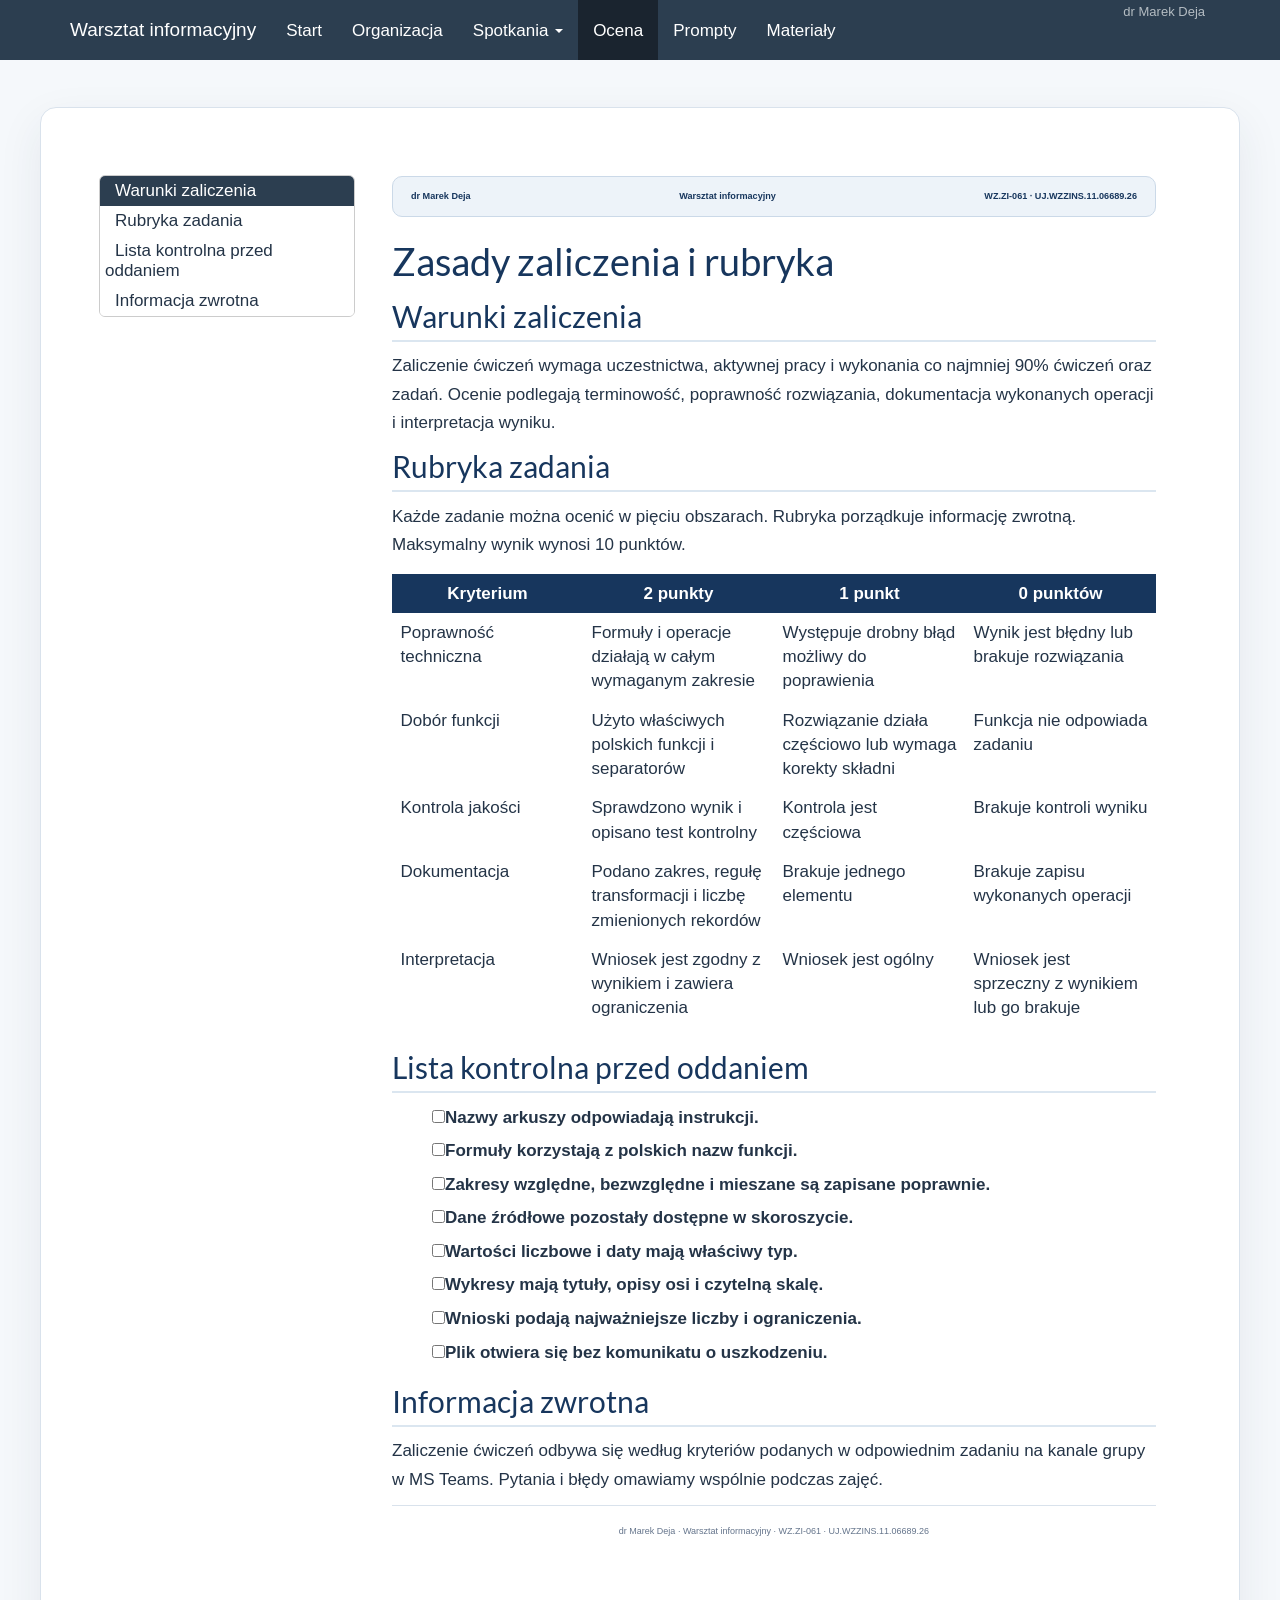
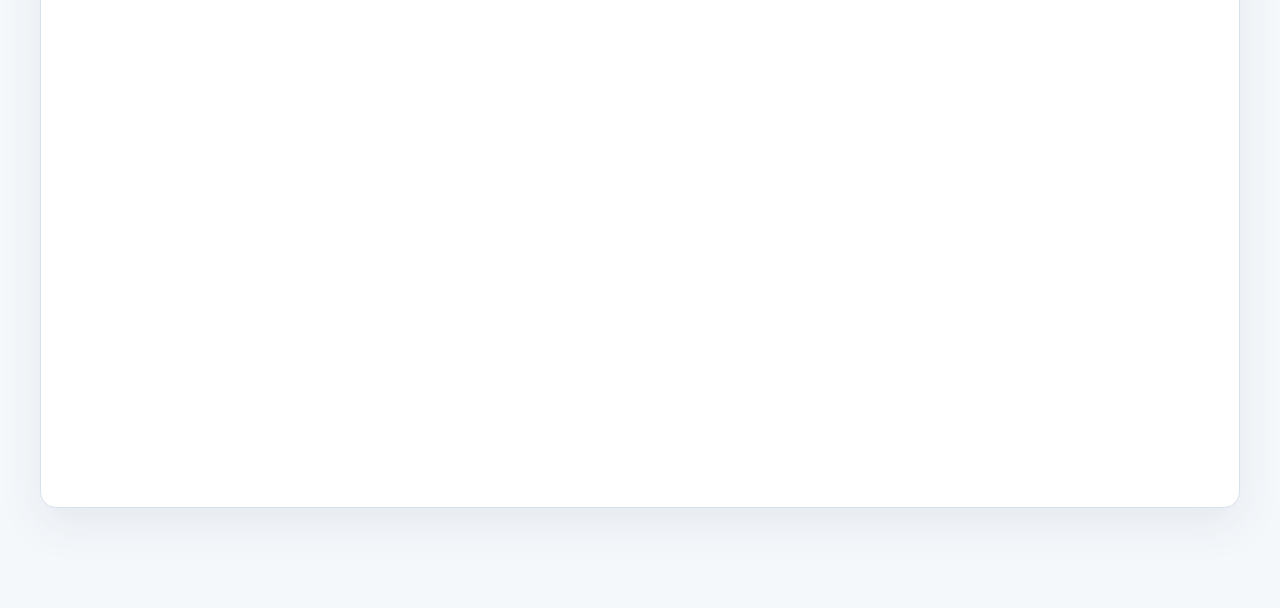
==== commit b72a42e2: "Clarify workbook workflow and audit course flow" ====
--- a/docs/ocenianie.html
+++ b/docs/ocenianie.html
@@ -467,9 +467,9 @@
 </div>
 <div id="informacja-zwrotna" class="section level2">
 <h2>Informacja zwrotna</h2>
-<p>Komentarz do zadania wskazuje kryterium, miejsce wystąpienia błędu i
-oczekiwaną korektę. Student poprawia wskazany element w swoim
-skoroszycie i zachowuje wcześniejszą wersję pliku.</p>
+<p>Zaliczenie ćwiczeń odbywa się według kryteriów podanych w odpowiednim
+zadaniu na kanale grupy w MS Teams. Pytania i błędy omawiamy wspólnie
+podczas zajęć.</p>
 </div>
 
 <footer class="course-footer">
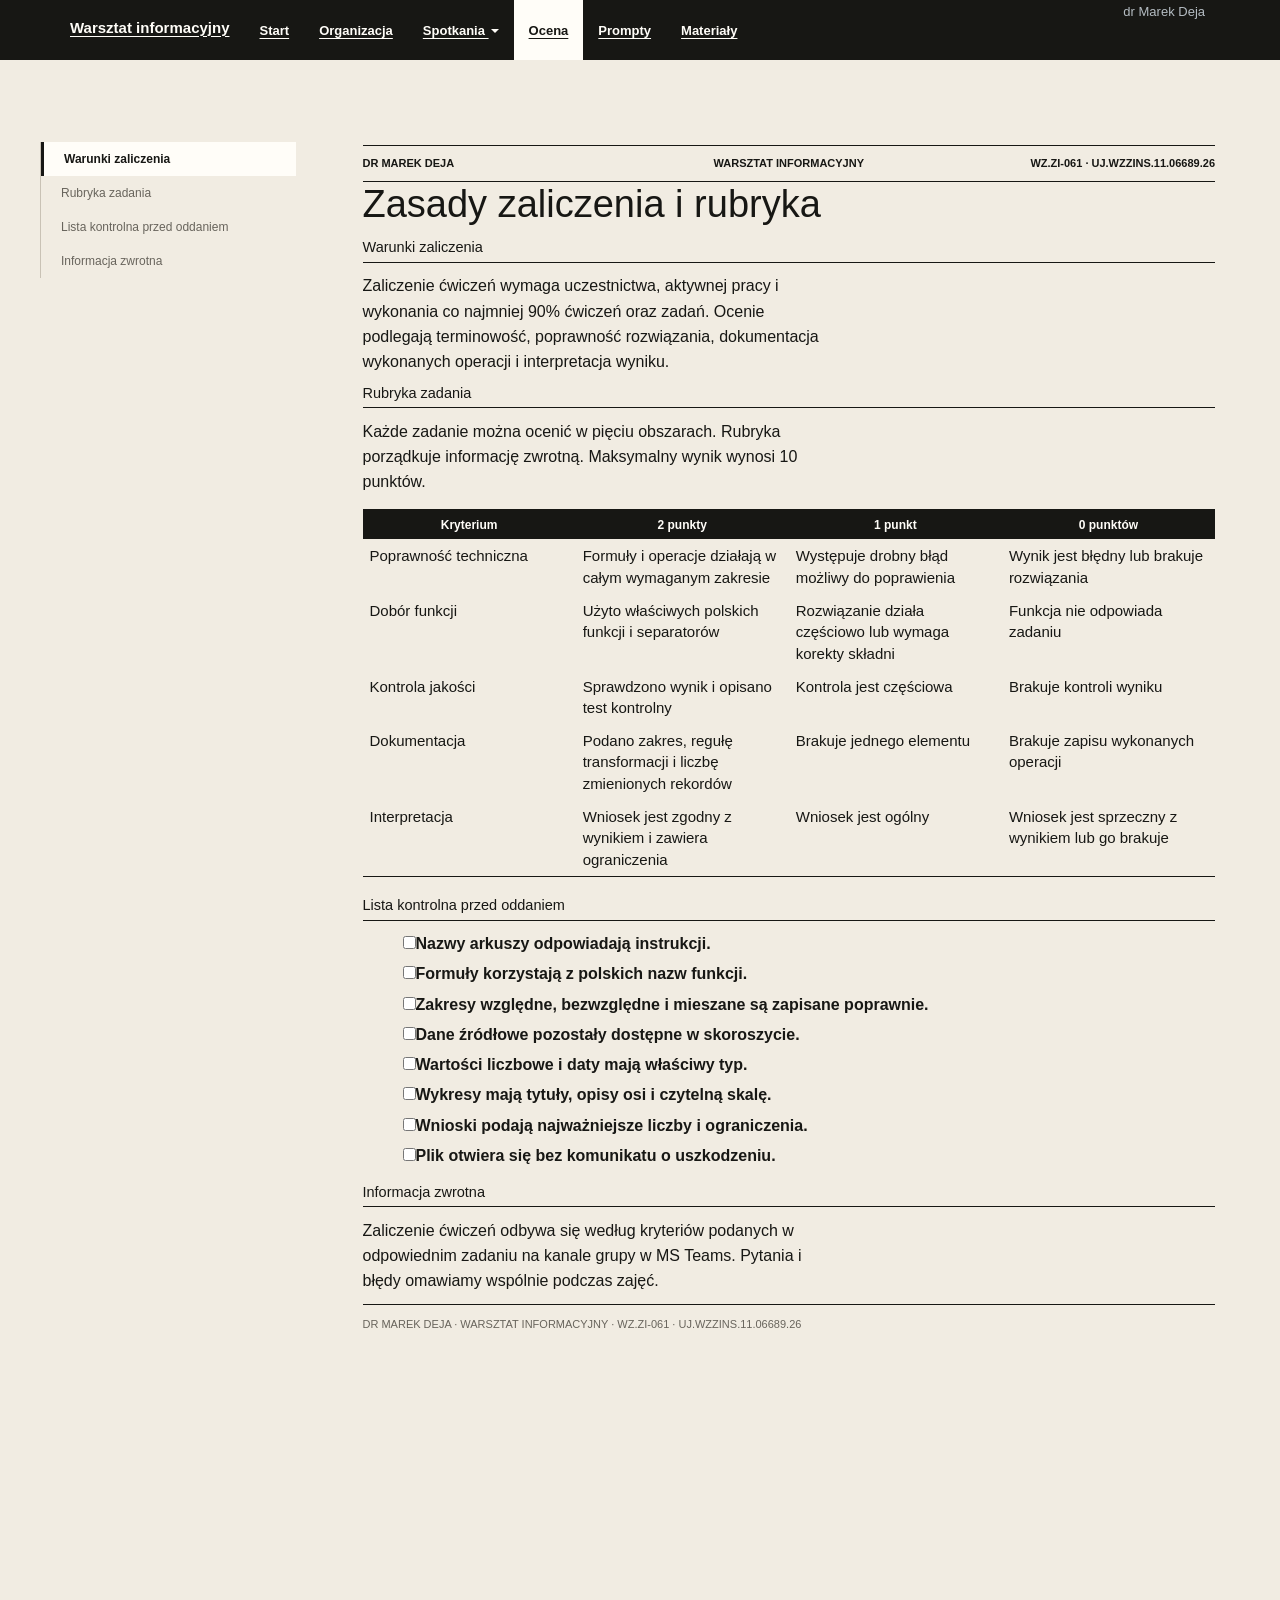
==== commit b7ec7e67: "Ujednolić typografię strony kursu" ====
--- a/docs/ocenianie.html
+++ b/docs/ocenianie.html
@@ -62,6 +62,7 @@
 
 
 <link rel="stylesheet" href="styles.css" type="text/css" />
+<link rel="stylesheet" href="typography.css" type="text/css" />
 
 
 
--- a/docs/styles.css
+++ b/docs/styles.css
@@ -1,191 +1,594 @@
 :root {
-  --navy: #17365d;
-  --teal: #0f766e;
-  --gold: #b7791f;
-  --ink: #243447;
-  --muted: #64748b;
-  --line: #d9e2ec;
-  --paper: #ffffff;
-  --wash: #f5f8fb;
-  --purpose: #e7f5f3;
-  --task: #eef4fb;
-  --criteria: #fff7df;
-}
-
-html { scroll-padding-top: 74px; }
+  --ink: #171714;
+  --muted: #68645c;
+  --line: #c9c2b5;
+  --paper: #fffdf8;
+  --beige: #f1ece2;
+  --beige-deep: #e7e0d3;
+  --sans: "Segoe UI Variable Text", Aptos, "Segoe UI", Arial, sans-serif;
+  --display: "Segoe UI Variable Display", Aptos, "Segoe UI", Arial, sans-serif;
+  --mono: "Courier New", Consolas, "Liberation Mono", monospace;
+}
+
+html {
+  scroll-padding-top: 72px;
+}
 
 body {
   color: var(--ink);
-  background: var(--wash);
-  font-family: "Segoe UI", Arial, sans-serif;
-  font-size: 17px;
-  line-height: 1.68;
-}
-
+  background: var(--beige);
+  font-family: var(--sans);
+  font-size: 16px;
+  font-weight: 350;
+  line-height: 1.58;
+}
+
+body,
+.navbar,
+.course-identity,
+.main-container,
+.course-footer {
+  box-sizing: border-box;
+}
+
+/* Nawigacja */
+.navbar-default,
 .navbar-inverse {
-  background: var(--navy);
-  border: 0;
-  box-shadow: 0 2px 12px rgba(23, 54, 93, .18);
-}
-
+  min-height: 52px;
+  background: var(--ink);
+  border: 0;
+  border-radius: 0;
+  box-shadow: none;
+  font-family: var(--sans);
+}
+
+.navbar-default .navbar-brand,
+.navbar-default .navbar-nav > li > a,
 .navbar-inverse .navbar-brand,
-.navbar-inverse .navbar-nav > li > a { color: #fff; }
-
+.navbar-inverse .navbar-nav > li > a {
+  color: var(--paper);
+  font-size: 13px;
+  font-weight: 600;
+}
+
+.navbar-default .navbar-brand,
+.navbar-inverse .navbar-brand {
+  font-size: 15px;
+  font-weight: 700;
+}
+
+.navbar-default .navbar-nav > .active > a,
+.navbar-default .navbar-nav > .active > a:focus,
+.navbar-default .navbar-nav > .active > a:hover,
+.navbar-default .navbar-nav > li > a:focus,
+.navbar-default .navbar-nav > li > a:hover,
 .navbar-inverse .navbar-nav > .active > a,
+.navbar-inverse .navbar-nav > .active > a:focus,
 .navbar-inverse .navbar-nav > .active > a:hover,
-.navbar-inverse .navbar-nav > li > a:hover { background: rgba(255,255,255,.12); }
-
+.navbar-inverse .navbar-nav > li > a:focus,
+.navbar-inverse .navbar-nav > li > a:hover {
+  color: var(--ink);
+  background: var(--paper);
+}
+
+.navbar-default .navbar-toggle,
+.navbar-inverse .navbar-toggle {
+  border-color: var(--paper);
+  border-radius: 0;
+}
+
+.navbar-default .navbar-toggle .icon-bar,
+.navbar-inverse .navbar-toggle .icon-bar {
+  background: var(--paper);
+}
+
+.navbar-default .navbar-toggle:focus,
+.navbar-default .navbar-toggle:hover,
+.navbar-inverse .navbar-toggle:focus,
+.navbar-inverse .navbar-toggle:hover {
+  background: var(--paper);
+}
+
+.navbar-default .navbar-toggle:focus .icon-bar,
+.navbar-default .navbar-toggle:hover .icon-bar,
+.navbar-inverse .navbar-toggle:focus .icon-bar,
+.navbar-inverse .navbar-toggle:hover .icon-bar {
+  background: var(--ink);
+}
+
+.dropdown-menu {
+  padding: 0;
+  background: var(--paper);
+  border: 1px solid var(--ink);
+  border-radius: 0;
+  box-shadow: none;
+  font-family: var(--sans);
+  font-size: 13px;
+}
+
+.dropdown-menu > li > a {
+  padding: 9px 14px;
+  color: var(--ink);
+}
+
+.dropdown-menu > li > a:focus,
+.dropdown-menu > li > a:hover {
+  color: var(--paper);
+  background: var(--ink);
+}
+
+/* Identyfikacja kursu */
+.course-identity {
+  max-width: 1000px;
+  margin: 28px auto 0;
+  padding: 10px 0;
+  display: grid;
+  grid-template-columns: 1fr 1fr 1fr;
+  gap: 20px;
+  color: var(--ink);
+  border-top: 1px solid var(--ink);
+  border-bottom: 1px solid var(--ink);
+  font: 650 11px/1.35 var(--sans);
+  text-transform: uppercase;
+}
+
+.course-identity span:nth-child(2) {
+  text-align: center;
+}
+
+.course-identity span:last-child {
+  text-align: right;
+}
+
+/* Główna kolumna */
 .main-container {
-  max-width: 1100px;
-  margin: 32px auto 60px;
-  padding: 42px 58px;
+  max-width: 1000px;
+  margin: 0 auto 72px;
+  padding: 42px 0 0;
+  background: transparent;
+  border: 0;
+  border-radius: 0;
+  box-shadow: none;
+}
+
+.toc-content {
+  padding-right: 34px;
+}
+
+p,
+.toc-content > ul,
+.toc-content > ol,
+.lead {
+  max-width: 46rem;
+}
+
+h1,
+h2,
+h3,
+h4,
+h5,
+h6 {
+  color: var(--ink);
+  font-family: var(--display);
+  line-height: 1.18;
+}
+
+h1 {
+  max-width: 46rem;
+  margin: 0 0 1.25rem;
+  font-size: 2.45rem;
+  font-weight: 350;
+}
+
+h2 {
+  margin-top: 3.3rem;
+  padding: 0 0 .55rem;
+  border-bottom: 1px solid var(--ink);
+  font-size: 1.45rem;
+  font-weight: 400;
+}
+
+h3 {
+  margin-top: 2rem;
+  font-size: 1.05rem;
+  font-weight: 700;
+}
+
+h4,
+h5,
+h6 {
+  font-weight: 700;
+}
+
+.lead {
+  color: var(--ink);
+  font-size: 1.17rem;
+  line-height: 1.5;
+}
+
+a {
+  color: var(--ink);
+  text-decoration: underline;
+  text-decoration-thickness: 1px;
+  text-underline-offset: 3px;
+}
+
+a:focus,
+a:hover {
+  color: var(--ink);
+  text-decoration-thickness: 2px;
+}
+
+a:focus-visible,
+button:focus-visible {
+  outline: 3px solid var(--ink);
+  outline-offset: 3px;
+}
+
+/* Wprowadzenie */
+.hero {
+  max-width: 46rem;
+  margin: 0 0 2.6rem;
+  padding: 1.15rem 0 1.15rem 1.5rem;
+  color: var(--ink);
+  background: transparent;
+  border-left: 8px solid var(--ink);
+  border-radius: 0;
+}
+
+.hero h2,
+.hero p {
+  color: var(--ink);
+}
+
+.hero h2 {
+  margin-top: 0;
+  border: 0;
+}
+
+.hero p:last-child {
+  margin-bottom: 0;
+}
+
+/* Spis treści */
+.tocify {
+  margin-top: 0;
+  border: 0;
+  border-left: 1px solid var(--line);
+  border-radius: 0;
+  font: 12px/1.35 var(--sans);
+}
+
+.tocify .list-group-item {
+  padding: 7px 10px;
+  color: var(--muted);
+  background: transparent;
+  border: 0;
+  border-radius: 0;
+}
+
+.tocify .list-group-item:focus,
+.tocify .list-group-item:hover {
+  color: var(--ink);
+  background: var(--paper);
+}
+
+.tocify .list-group-item.active,
+.tocify .list-group-item.active:focus,
+.tocify .list-group-item.active:hover {
+  color: var(--ink);
+  background: var(--paper);
+  border-left: 3px solid var(--ink);
+  font-weight: 700;
+}
+
+/* Moduły treści */
+.quick-grid,
+.tilt-grid,
+.download-grid {
+  display: grid;
+  grid-template-columns: repeat(auto-fit, minmax(205px, 1fr));
+  gap: 22px;
+  margin: 1.35rem 0 2rem;
+}
+
+.quick-card,
+.download-card {
+  padding: .95rem 1rem;
   background: var(--paper);
   border: 1px solid var(--line);
-  border-radius: 16px;
-  box-shadow: 0 16px 45px rgba(42, 57, 76, .08);
-}
-
-.course-identity {
-  max-width: 1100px;
-  margin: 26px auto 0;
-  padding: 12px 18px;
-  display: flex;
-  justify-content: space-between;
-  gap: 18px;
-  flex-wrap: wrap;
-  color: var(--navy);
-  background: #edf3f9;
-  border: 1px solid #cbd9e8;
-  border-radius: 10px;
-  font-size: .91rem;
-  font-weight: 650;
-}
-
-h1, h2, h3 { color: var(--navy); line-height: 1.25; }
-h1 { font-size: 2.55rem; margin-bottom: 1.2rem; }
-h2 { margin-top: 3rem; padding-bottom: .45rem; border-bottom: 2px solid #dbe6f0; }
-h3 { margin-top: 2rem; }
-
-a { color: #0b6d75; text-decoration-thickness: 1px; text-underline-offset: 2px; }
-a:hover { color: var(--navy); }
-
-.lead { color: #42566c; font-size: 1.18rem; }
-
-.hero {
-  margin: 0 0 2rem;
-  padding: 2.4rem;
-  color: #fff;
-  background: linear-gradient(135deg, var(--navy), #245c83 65%, var(--teal));
-  border-radius: 14px;
-}
-
-.hero h2, .hero p { color: #fff; }
-.hero h2 { margin-top: 0; border: 0; }
-
-.quick-grid, .tilt-grid, .download-grid {
-  display: grid;
-  grid-template-columns: repeat(auto-fit, minmax(235px, 1fr));
-  gap: 18px;
-  margin: 1.5rem 0;
-}
-
-.quick-card, .tilt-card, .download-card, .timebox, .note {
-  padding: 1.25rem 1.4rem;
-  border: 1px solid var(--line);
-  border-radius: 12px;
-  background: #fff;
-}
-
-.quick-card h3, .tilt-card h3, .download-card h3 { margin: 0 0 .55rem; font-size: 1.14rem; }
-.quick-card p, .tilt-card p, .download-card p { margin-bottom: .45rem; }
-.tilt-card.purpose { background: var(--purpose); border-left: 5px solid var(--teal); }
-.tilt-card.task { background: var(--task); border-left: 5px solid #2f6f9f; }
-.tilt-card.criteria { background: var(--criteria); border-left: 5px solid var(--gold); }
-
-.timebox { background: #f7fafc; border-left: 5px solid var(--navy); }
-.timebox strong { color: var(--navy); }
-.note { background: #fff9e8; border-left: 5px solid var(--gold); }
-
-code, pre, kbd, samp {
-  font-family: "Courier New", Consolas, "Liberation Mono", monospace;
-}
-
-code { color: #8b2c2c; background: #f3f5f7; }
+  border-radius: 0;
+}
+
+.tilt-card {
+  padding: .85rem 0 0;
+  background: transparent;
+  border: 0;
+  border-top: 3px solid var(--ink);
+  border-radius: 0;
+}
+
+.tilt-card.purpose,
+.tilt-card.task,
+.tilt-card.criteria {
+  background: transparent;
+  border-left: 0;
+}
+
+.quick-card h3,
+.tilt-card h3,
+.download-card h3 {
+  margin: 0 0 .5rem;
+  font-size: .93rem;
+}
+
+.quick-card p,
+.tilt-card p,
+.download-card p {
+  margin-bottom: .35rem;
+}
+
+.timebox,
+.note {
+  max-width: 46rem;
+  margin: 1.2rem 0;
+  padding: .8rem 1rem;
+  color: var(--ink);
+  background: var(--beige-deep);
+  border: 0;
+  border-left: 4px solid var(--ink);
+  border-radius: 0;
+}
+
+.timebox strong,
+.note strong {
+  color: var(--ink);
+}
+
+.timebox p:last-child,
+.note p:last-child {
+  margin-bottom: 0;
+}
+
+/* Formuły i bloki kodu */
+code,
+pre,
+kbd,
+samp {
+  font-family: var(--mono);
+}
+
+code {
+  color: var(--ink);
+  background: var(--beige-deep);
+  border-radius: 0;
+}
 
 pre {
   position: relative;
-  margin: 1rem 0 1.4rem;
-  padding: 1.2rem 5.6rem 1.2rem 1.3rem;
+  margin: 1rem 0 1.45rem;
+  padding: 1rem 5.25rem 1rem 1.1rem;
   overflow: auto;
-  color: #e8eef5;
-  background: #172536;
-  border: 0;
-  border-radius: 10px;
+  color: var(--ink);
+  background: var(--beige) !important;
+  border: 1px solid var(--ink);
+  border-radius: 0;
+  font-size: 14px;
+  line-height: 1.5;
   white-space: pre-wrap;
   overflow-wrap: anywhere;
 }
 
-pre code { color: inherit; background: transparent; white-space: pre-wrap; }
+pre code,
+pre code.hljs,
+pre code * {
+  color: var(--ink) !important;
+  background: var(--beige) !important;
+  white-space: pre-wrap;
+}
 
 .copy-code {
   position: absolute;
-  top: .65rem;
-  right: .65rem;
-  padding: .38rem .7rem;
-  color: #fff;
-  background: #315a78;
-  border: 1px solid #6f91aa;
-  border-radius: 7px;
-  font: 600 .78rem "Segoe UI", Arial, sans-serif;
+  top: .55rem;
+  right: .55rem;
+  padding: .35rem .6rem;
+  color: var(--paper);
+  background: var(--ink);
+  border: 1px solid var(--ink);
+  border-radius: 0;
+  font: 650 11px/1.2 var(--sans);
+  text-transform: uppercase;
   cursor: pointer;
 }
 
-.copy-code:hover, .copy-code:focus { background: var(--teal); outline: 2px solid #fff; }
-
-table { width: 100%; margin: 1.4rem 0; }
-th { color: #fff; background: var(--navy); }
-th, td { padding: .75rem .85rem !important; vertical-align: top !important; }
-
-.course-footer {
-  max-width: 1100px;
-  margin: 0 auto 36px;
-  padding: 18px;
-  color: var(--muted);
-  text-align: center;
-  border-top: 1px solid var(--line);
-  font-size: .9rem;
+.copy-code:focus,
+.copy-code:hover {
+  color: var(--ink);
+  background: var(--paper);
+}
+
+/* Tabele i pliki */
+.table,
+table {
+  width: 100%;
+  margin: 1.4rem 0 2rem;
+  border-top: 2px solid var(--ink);
+  border-bottom: 1px solid var(--ink);
+  font-size: 15px;
+}
+
+.table > thead > tr > th,
+th {
+  color: var(--paper);
+  background: var(--ink);
+  border: 0;
+  font-family: var(--sans);
+  font-size: 12px;
+  font-weight: 700;
+}
+
+.table > tbody > tr > td,
+.table > tbody > tr > th,
+.table > tfoot > tr > td,
+.table > tfoot > tr > th,
+.table > thead > tr > td,
+.table > thead > tr > th,
+th,
+td {
+  padding: .58rem .7rem !important;
+  vertical-align: top !important;
+  border-color: var(--line);
 }
 
 .btn-course {
   display: inline-block;
   margin: .25rem .25rem .25rem 0;
-  padding: .65rem 1rem;
-  color: #fff;
-  background: var(--teal);
-  border-radius: 8px;
-  font-weight: 650;
+  padding: .52rem .75rem;
+  color: var(--paper);
+  background: var(--ink);
+  border: 1px solid var(--ink);
+  border-radius: 0;
+  font: 650 12px/1.35 var(--sans);
   text-decoration: none;
 }
 
-.btn-course:hover { color: #fff; background: var(--navy); text-decoration: none; }
+.btn-course:focus,
+.btn-course:hover {
+  color: var(--ink);
+  background: var(--paper);
+  text-decoration: none;
+}
+
+.course-footer {
+  max-width: 1000px;
+  margin: 0 auto 34px;
+  padding: 12px 0;
+  color: var(--muted);
+  text-align: left;
+  border-top: 1px solid var(--ink);
+  font: 11px/1.4 var(--sans);
+  text-transform: uppercase;
+}
+
+.course-footer p {
+  margin: 0;
+  max-width: none;
+}
+
+@media (max-width: 1040px) {
+  .course-identity,
+  .main-container,
+  .course-footer {
+    margin-right: 24px;
+    margin-left: 24px;
+  }
+}
 
 @media (max-width: 780px) {
-  html, body { overflow-x: hidden; }
-  .main-container { width: auto !important; margin: 12px; padding: 26px 20px; overflow: hidden; }
-  .tocify, .toc-content + .tocify, div.tocify { display: none !important; }
-  .toc-content { width: 100% !important; margin-left: 0 !important; }
-  .course-identity { display: block; margin: 14px 12px 0; overflow-wrap: anywhere; text-align: center; }
-  .course-identity span { display: block; margin: .25rem 0; }
-  h1 { font-size: 2rem; }
-  body { font-size: 16px; }
-  pre { max-width: 100%; white-space: pre; overflow-x: auto; overflow-wrap: normal; }
+  html,
+  body {
+    overflow-x: hidden;
+  }
+
+  .main-container {
+    width: auto !important;
+    margin: 0 18px 48px;
+    padding: 30px 0 0;
+    overflow: hidden;
+  }
+
+  .tocify,
+  .toc-content + .tocify,
+  div.tocify {
+    display: none !important;
+  }
+
+  .toc-content {
+    width: 100% !important;
+    margin-left: 0 !important;
+    padding: 0;
+  }
+
+  .course-identity {
+    display: block;
+    margin: 16px 18px 0;
+    padding: 9px 0;
+    overflow-wrap: anywhere;
+  }
+
+  .course-identity span {
+    display: block;
+    margin: .2rem 0;
+    text-align: left !important;
+  }
+
+  .quick-grid,
+  .tilt-grid,
+  .download-grid {
+    grid-template-columns: 1fr;
+    gap: 14px;
+  }
+
+  h1 {
+    font-size: 2rem;
+  }
+
+  h2 {
+    margin-top: 2.7rem;
+    font-size: 1.3rem;
+  }
+
+  body {
+    font-size: 16px;
+  }
+
+  pre {
+    max-width: 100%;
+    padding-right: 4.8rem;
+    white-space: pre;
+    overflow-x: auto;
+    overflow-wrap: normal;
+  }
+
+  .course-footer {
+    margin-right: 18px;
+    margin-left: 18px;
+  }
 }
 
 @media print {
-  body { background: #fff; font-size: 10.5pt; }
-  .navbar, .tocify, .copy-code { display: none !important; }
-  .main-container { max-width: none; margin: 0; padding: 0; border: 0; box-shadow: none; }
-  .course-identity { margin: 0 0 12mm; border: 0; border-bottom: 1px solid #777; }
-  h2, h3, pre, .tilt-card, .timebox, .note { break-inside: avoid; }
-  a { color: #000; text-decoration: none; }
-}
+  body {
+    background: #fff;
+    font-size: 10.5pt;
+  }
+
+  .navbar,
+  .tocify,
+  .copy-code {
+    display: none !important;
+  }
+
+  .main-container {
+    max-width: none;
+    margin: 0;
+    padding: 0;
+  }
+
+  .course-identity {
+    margin: 0 0 12mm;
+  }
+
+  h2,
+  h3,
+  pre,
+  .tilt-card,
+  .timebox,
+  .note {
+    break-inside: avoid;
+  }
+
+  a {
+    color: #000;
+    text-decoration: none;
+  }
+}
--- a/docs/typography.css
+++ b/docs/typography.css
@@ -0,0 +1,87 @@
+:root {
+  --course-sans: "Segoe UI Variable Text", "Segoe UI", Aptos, Arial, sans-serif;
+  --course-mono: "Courier New", Consolas, "Liberation Mono", monospace;
+}
+
+body,
+button,
+input,
+select,
+textarea,
+.navbar,
+.dropdown-menu,
+.course-identity,
+.tocify,
+.tocify .list-group-item,
+.main-container,
+.main-container p,
+.main-container li,
+.main-container table,
+.main-container th,
+.main-container td,
+.main-container h1,
+.main-container h2,
+.main-container h3,
+.main-container h4,
+.main-container h5,
+.main-container h6,
+.course-footer {
+  font-family: var(--course-sans) !important;
+}
+
+body,
+.main-container p,
+.main-container li,
+.main-container td {
+  font-weight: 350;
+}
+
+.main-container h1 {
+  font-weight: 350;
+}
+
+.main-container h2 {
+  font-weight: 400;
+}
+
+.main-container h3,
+.main-container h4,
+.main-container h5,
+.main-container h6,
+.main-container strong,
+.main-container b {
+  font-family: var(--course-sans) !important;
+  font-weight: 600;
+}
+
+/* Wyjaśnienia i prompty korzystają z kroju tekstu strony. */
+pre:not(.excel):not(.math),
+pre:not(.excel):not(.math) code,
+pre:not(.excel):not(.math) code * {
+  font-family: var(--course-sans) !important;
+}
+
+/* Formuły, równania i krótkie odwołania do funkcji pozostają techniczne. */
+code,
+kbd,
+samp,
+pre.excel,
+pre.excel code,
+pre.excel code *,
+pre.math,
+pre.math code,
+pre.math code * {
+  font-family: var(--course-mono) !important;
+}
+
+pre,
+pre code,
+pre code.hljs,
+pre code * {
+  color: #171714 !important;
+  background: #f1ece2 !important;
+}
+
+.copy-code {
+  font-family: var(--course-sans) !important;
+}
